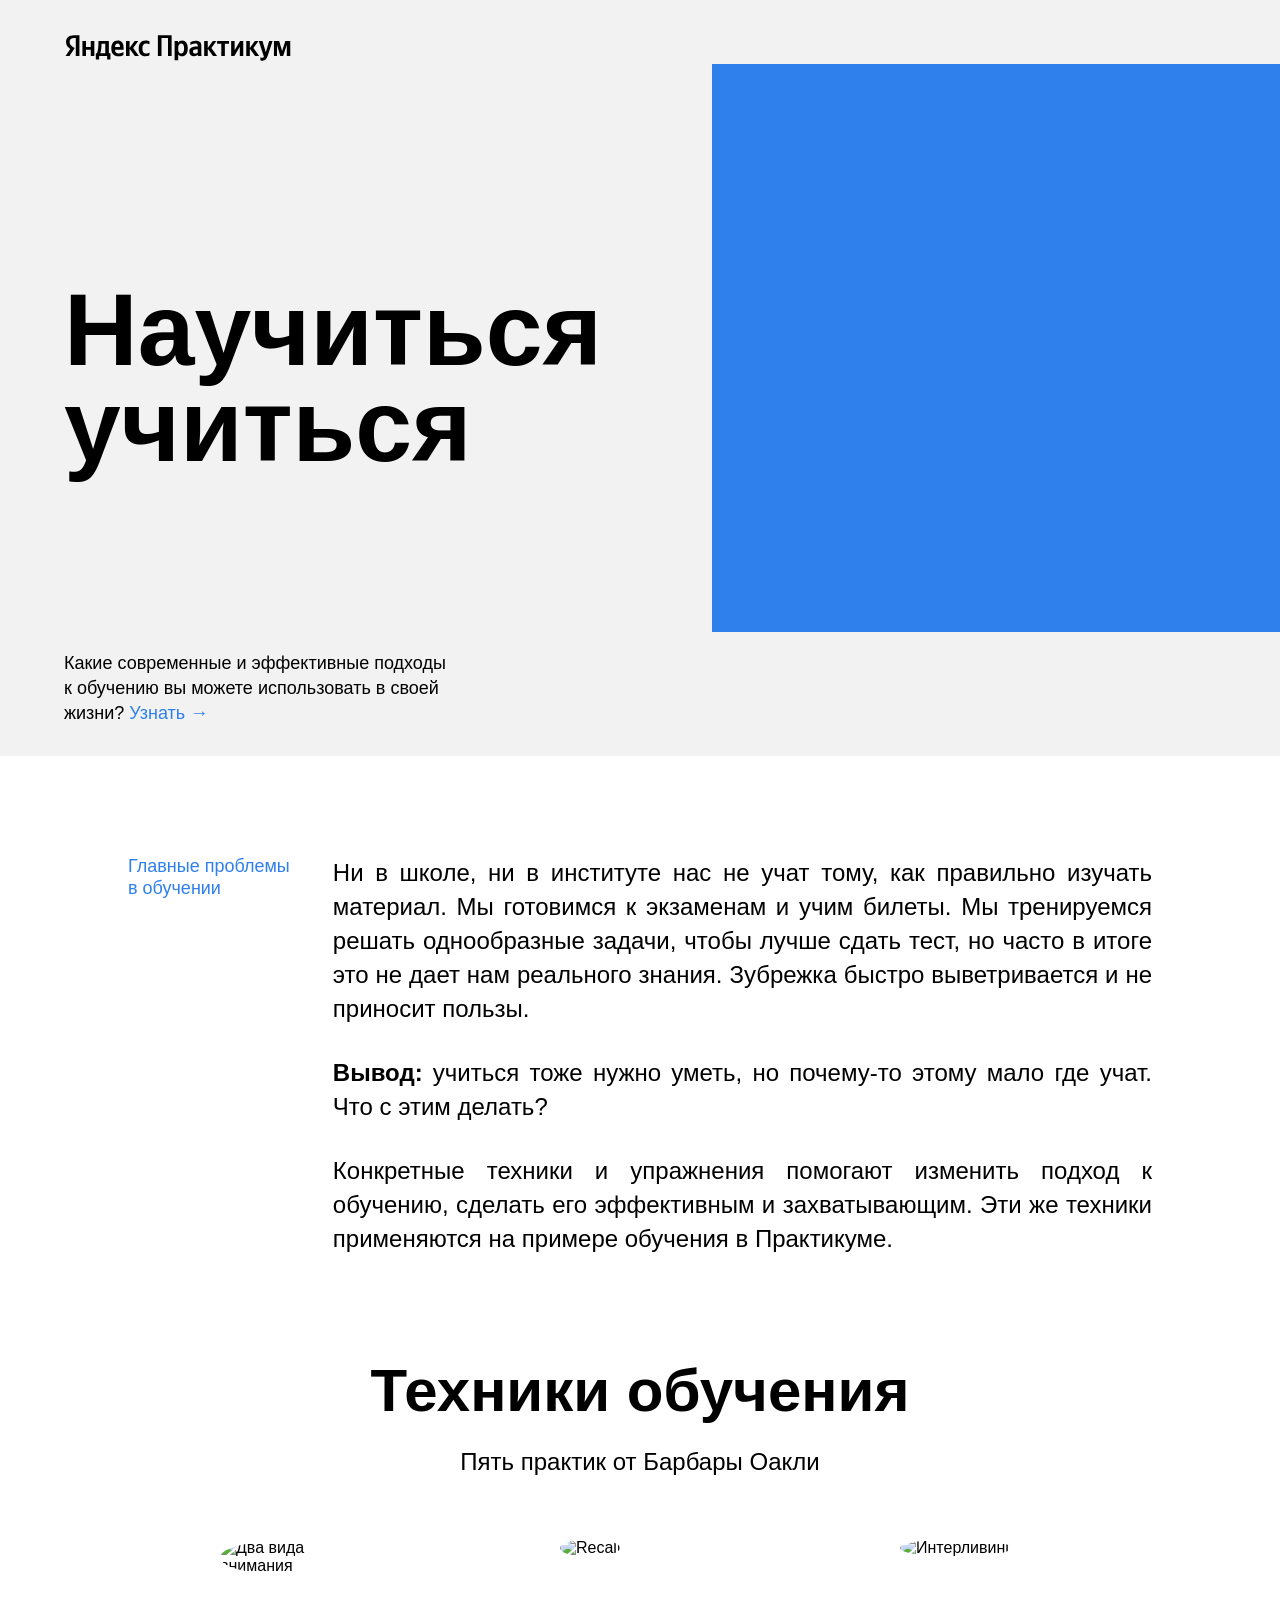
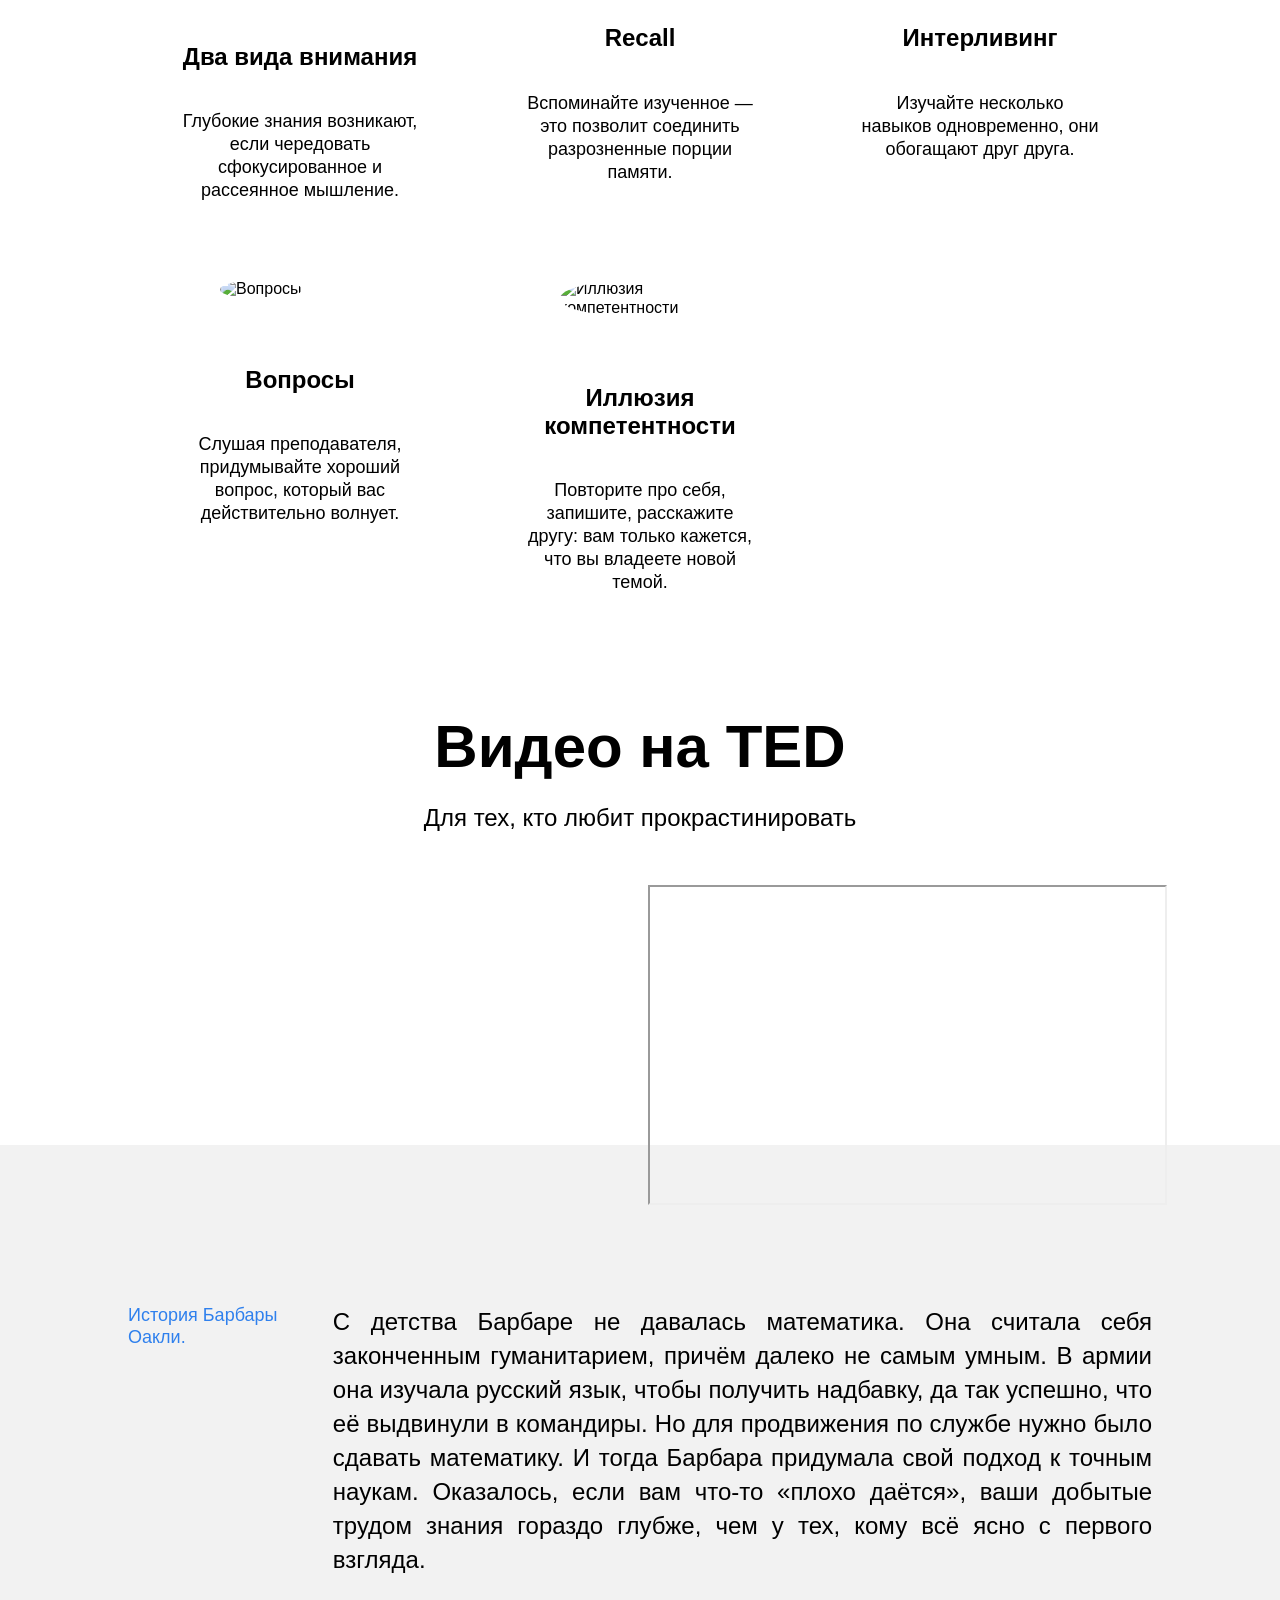
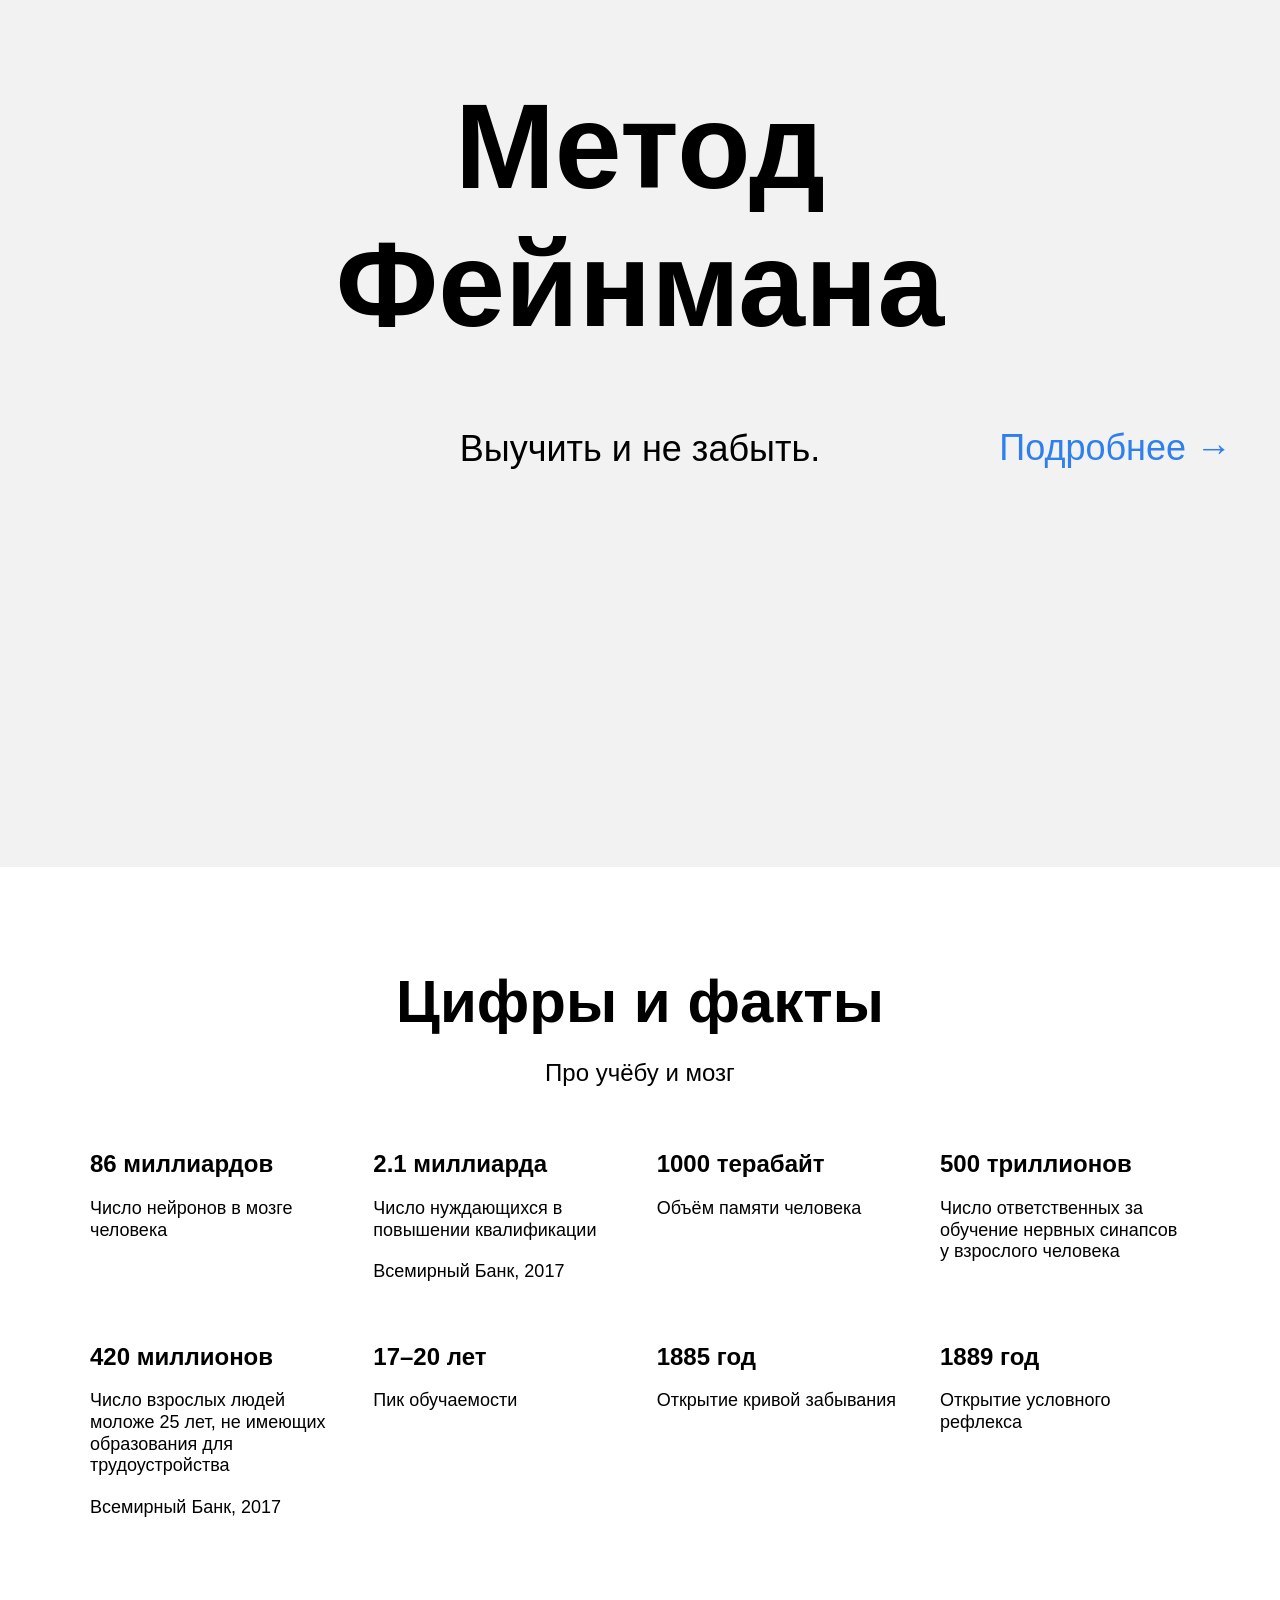
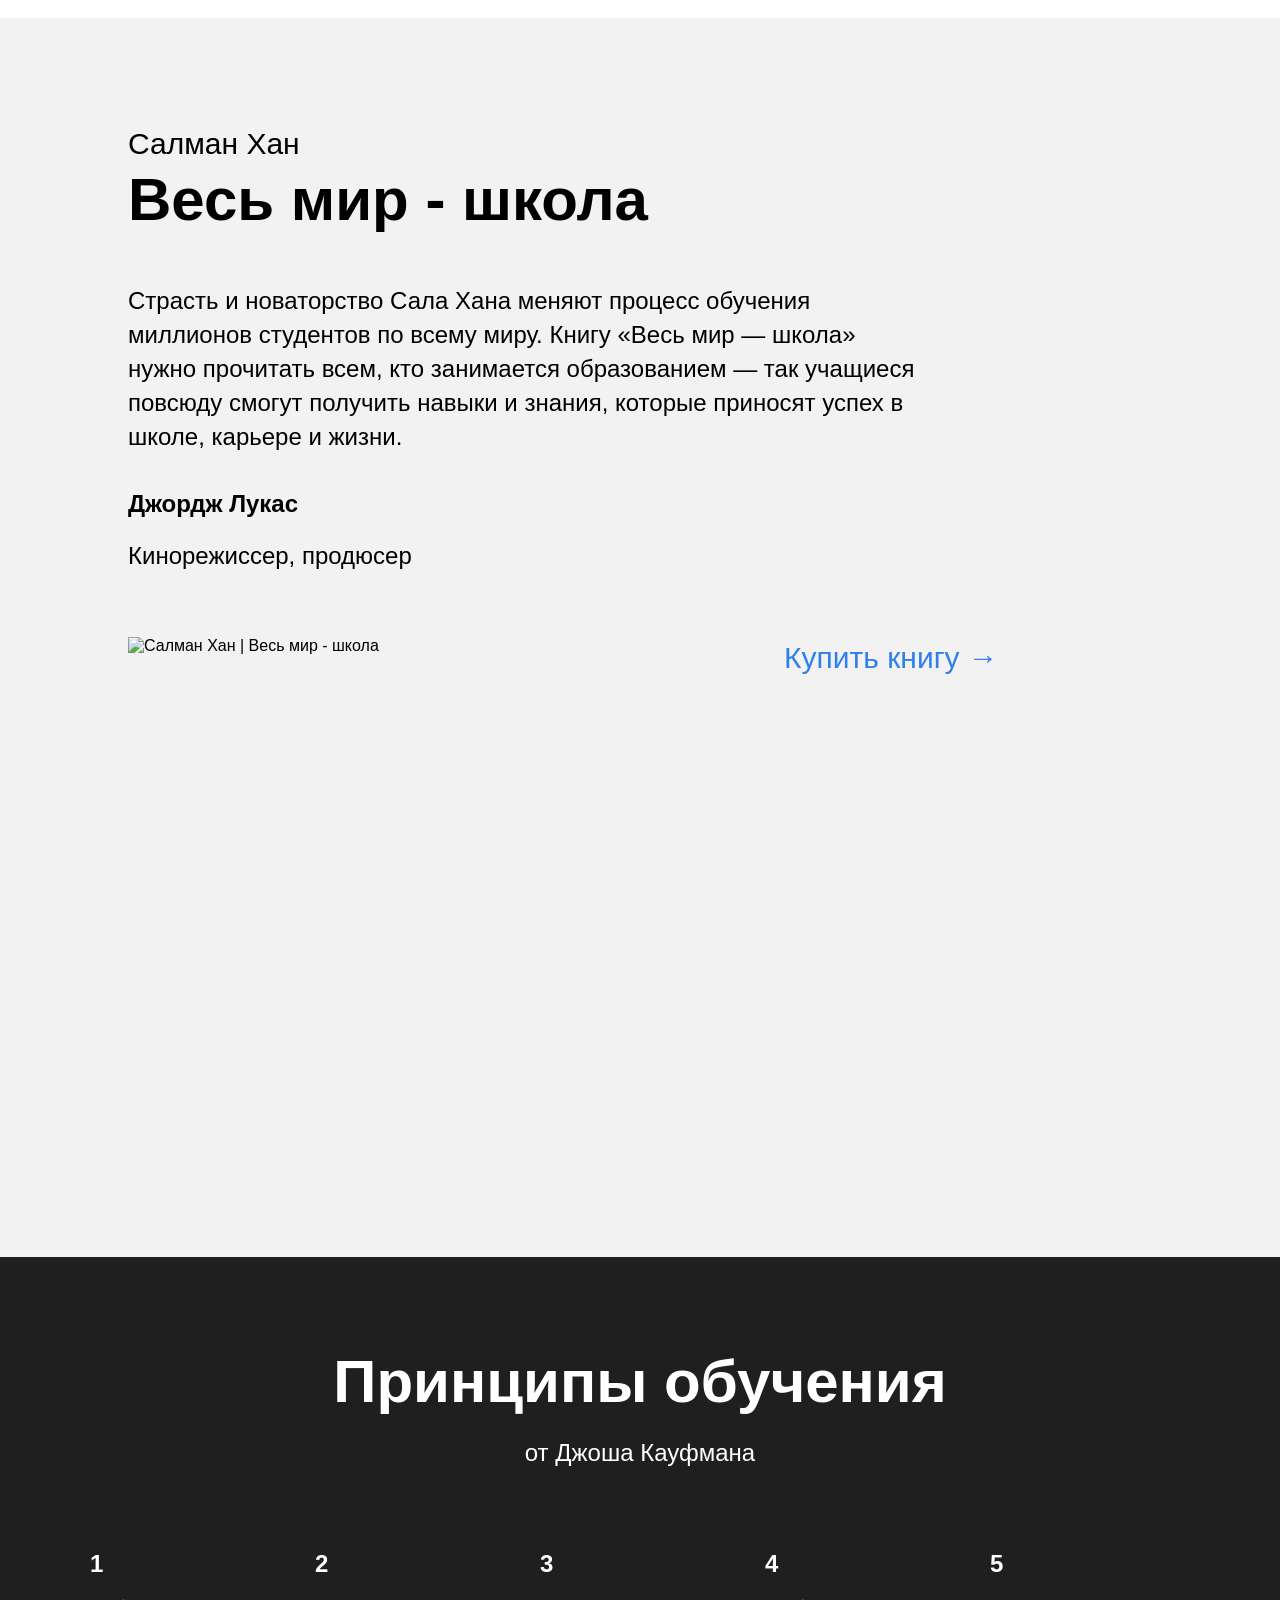
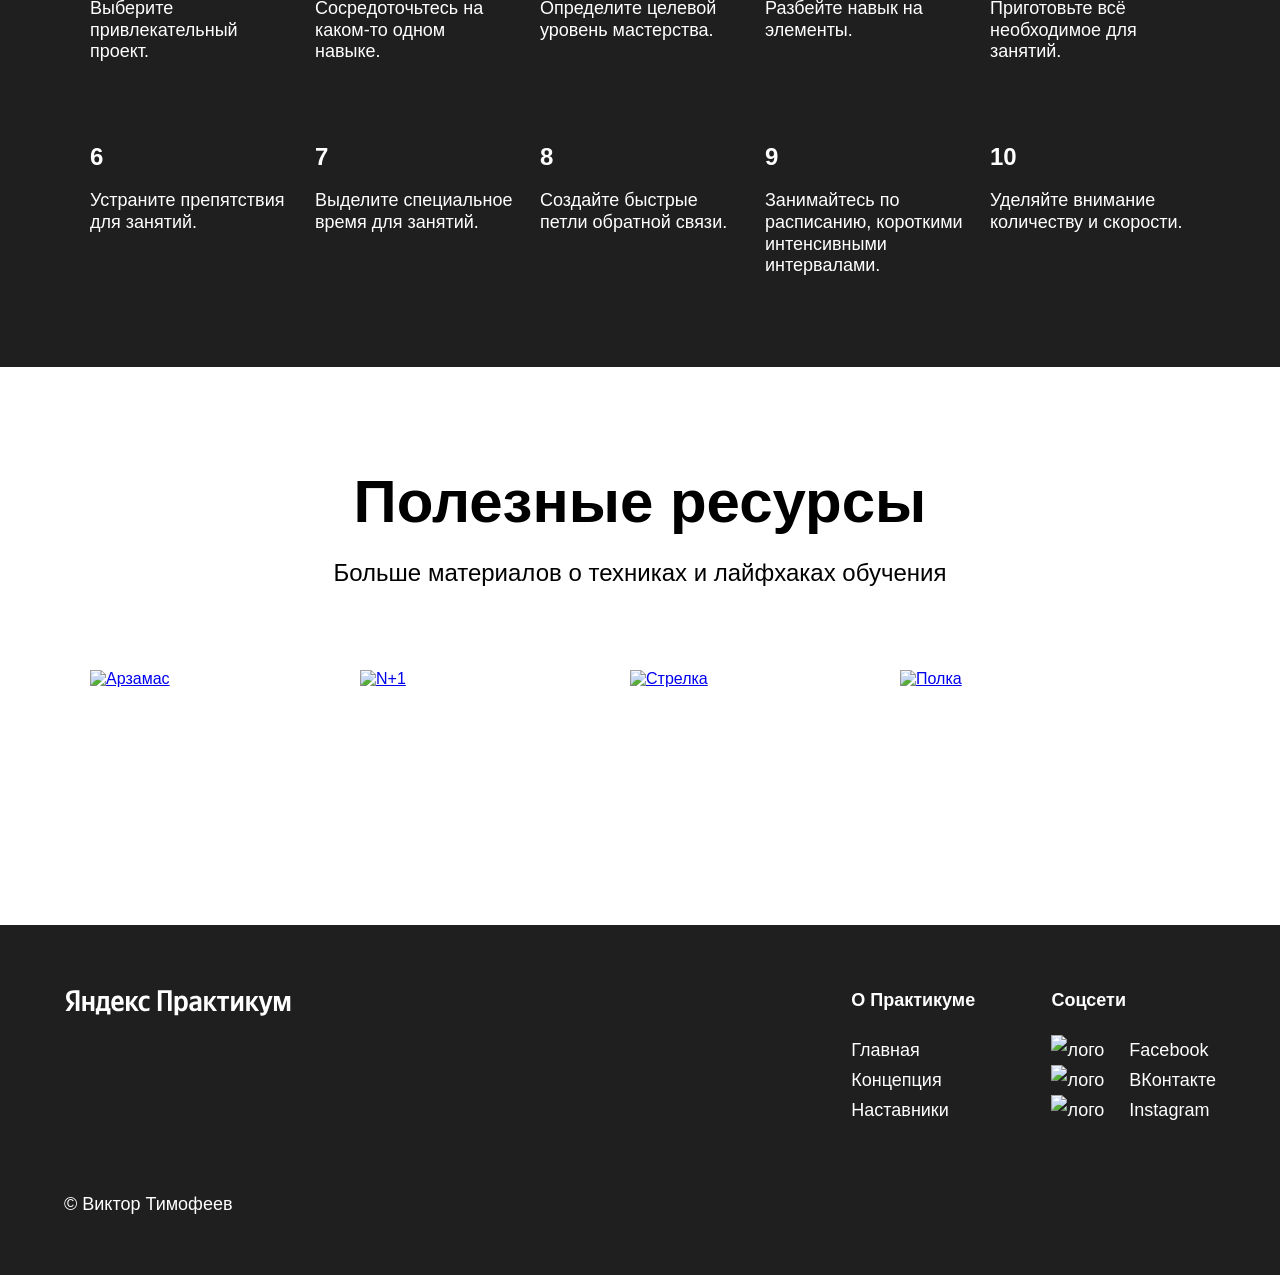
==== index.html @ 69ae4c61 "спринт 2.1" ====
<!DOCTYPE html>
<html lang="ru">

<head>
  <meta charset="UTF-8">
  <meta name="viewport" content="width=device-width, initial-scale=1.0">
  <meta name="description" content="техники эффективного подхода к обучению">
  <meta name="keywords" content="техники, обучение, Джош Кауфман, метод Фейнмана">
  <meta name="author" content="Виктор Тимофеев">
  <title>Научиться учиться</title>
  <link rel="stylesheet" href="./pages/index.css">
</head>

<body class="page">

  <header class="header">
    <div class="logo logo_place_header"></div>
    <h1 class="header__title">Научиться учиться</h1>

    <p class="header__subtitle">Какие современные и эффективные подходы к обучению вы можете использовать в своей жизни?
      <a href="https://skillbox.ru/media/education/kak-sovremennye-podkhody-v-obrazovanii-stavyat-studenta-v-tsentr-protsessa-obucheniya/"
        class="link header__link" target="_blank">Узнать &#8594;</a>

    </p>
    <div class="header__main-illustration"></div>
    <div class="header__square-pic"></div>
  </header>

  <main>


    <section class="description">
      <article class="two-columns">
        <h2 class="two-columns__brief">Главные проблемы в обучении</h2>
        <div class="two-columns__main-text">
          <p class="two-columns__paragraph">Ни в школе, ни в институте нас не учат тому, как правильно изучать материал.
            Мы
            готовимся к экзаменам и учим билеты. Мы тренируемся решать однообразные задачи, чтобы лучше сдать тест, но
            часто
            в итоге это не дает нам реального знания. Зубрежка быстро выветривается и не приносит пользы.
          </p>
          <p class="two-columns__paragraph">
            <span class="two-columns__span-accent">Вывод:</span>
            учиться тоже нужно уметь, но почему-то этому мало где учат. Что с этим делать?
          </p>
          <p class="two-columns__paragraph">Конкретные техники и упражнения помогают изменить подход к обучению, сделать
            его
            эффективным и захватывающим. Эти же техники применяются на примере обучения в Практикуме.
          </p>
        </div>
      </article>
    </section>

    <section id="techniques" class="techniques">
      <h2 class="section-title">Техники обучения</h2>
      <p class="section-subtitle">Пять практик от Барбары Оакли</p>
      <div class="cards">

        <div class="cards__item">
          <img src="./images/cards-attention.png" alt="Два вида внимания" class="cards__image">
          <h3 class="cards__title">Два вида внимания</h3>
          <p class="cards__description">Глубокие знания возникают, если чередовать сфокусированное и рассеянное
            мышление.</p>
        </div>
        <div class="cards__item">
          <img src="./images/cards-recall.png" alt="Recall" class="cards__image">
          <h3 class="cards__title">Recall</h3>
          <p class="cards__description">Вспоминайте изученное — это позволит соединить разрозненные порции памяти.</p>
        </div>
        <div class="cards__item">
          <img src="./images/cards-interliving.png" alt="Интерливинг" class="cards__image">
          <h3 class="cards__title">Интерливинг</h3>
          <p class="cards__description">Изучайте несколько навыков одновременно, они обогащают друг друга.</p>
        </div>
        <div class="cards__item">
          <img src="./images/cards-question.png" alt="Вопросы" class="cards__image">
          <h3 class="cards__title">Вопросы</h3>
          <p class="cards__description">Слушая преподавателя, придумывайте хороший вопрос, который вас действительно
            волнует.</p>
        </div>
        <div class="cards__item">
          <img src="./images/cards-competence.png" alt="Иллюзия компетентности" class="cards__image">
          <h3 class="cards__title">Иллюзия компетентности</h3>
          <p class="cards__description">Повторите про себя, запишите, расскажите другу: вам только кажется, что вы
            владеете новой темой.</p>
        </div>

      </div>
    </section>


    <section id="video" class="video">
      <h2 class="section-title">Видео на TED</h2>
      <p class="section-subtitle">Для тех, кто любит прокрастинировать</p>
      <div class="video__iframes">
        <iframe class="video__iframe" width="515" height="316" src="https://www.youtube.com/embed/arj7oStGLkU"
          title="YouTube video player"
          allow="accelerometer; autoplay; clipboard-write; encrypted-media; gyroscope; picture-in-picture"
          allowfullscreen></iframe>
        <iframe class="video__iframe" width="515" height="316" src="https://www.youtube.com/embed/5MgBikgcWnY"
          title="YouTube video player"
          allow="accelerometer; autoplay; clipboard-write; encrypted-media; gyroscope; picture-in-picture"
          allowfullscreen></iframe>
      </div>
    </section>



    <section id="okley" class="oakley">
      <article class="two-columns">
        <h2 class="two-columns__brief">История Барбары Оакли.</h2>
        <div class="two-columns__main-text">
          <p class="two-columns__paragraph">С детства Барбаре не давалась математика. Она считала себя законченным
            гуманитарием, причём далеко не самым умным. В армии она изучала русский язык, чтобы получить надбавку, да
            так успешно, что её выдвинули в командиры. Но для продвижения по службе нужно было сдавать математику. И
            тогда Барбара придумала свой подход к точным наукам. Оказалось, если вам что-то «плохо даётся», ваши добытые
            трудом знания гораздо глубже, чем у тех, кому всё ясно с первого взгляда.
          </p>
        </div>
      </article>
    </section>


    <section id="feynman" class="feynman">
      <h2 class="feynman__title">Метод Фейнмана</h2>
      <p class="feynman__subtitle">Выучить и не забыть.</p>
      <a class="link feynman__link" target="_blank" href="https://habr.com/ru/company/getmeit/blog/646085/">Подробнее
        &#8594;</a>
    </section>



    <section id="digits" class="digits">
      <h2 class="section-title">Цифры и факты</h2>
      <p class="section-subtitle">Про учёбу и мозг</p>
      <div class="table">
        <div class="table__cell">
          <h3 class="table__heading">86 миллиардов</h3>
          <p class="table__text">Число нейронов в мозге человека</p>
        </div>

        <div class="table__cell">
          <h3 class="table__heading">2.1 миллиарда</h3>
          <p class="table__text">Число нуждающихся в повышении квалификации</p>
          <p class="table__text">Всемирный Банк, 2017</p>
        </div>

        <div class="table__cell">
          <h3 class="table__heading">1000 терабайт</h3>
          <p class="table__text">Объём памяти человека</p>
        </div>

        <div class="table__cell">
          <h3 class="table__heading">500 триллионов</h3>
          <p class="table__text">Число ответственных за обучение нервных синапсов у взрослого человека</p>
        </div>

        <div class="table__cell">
          <h3 class="table__heading">420 миллионов</h3>
          <p class="table__text">Число взрослых людей моложе 25 лет, не имеющих образования для трудоустройства</p>
          <p class="table__text">Всемирный Банк, 2017</p>
        </div>

        <div class="table__cell">
          <h3 class="table__heading">17–20 лет</h3>
          <p class="table__text">Пик обучаемости</p>
        </div>

        <div class="table__cell">
          <h3 class="table__heading">1885 год</h3>
          <p class="table__text">Открытие кривой забывания</p>
        </div>

        <div class="table__cell">
          <h3 class="table__heading">1889 год</h3>
          <p class="table__text">Открытие условного рефлекса</p>
        </div>

      </div>
    </section>




    <section id="khan" class="khan">
      <div class="khan__container">

        <h2 class="khan__author">Салман Хан</h2>
        <h3 class="khan__title">Весь мир - школа</h3>
        <p class="khan__quote">Страсть и новаторство Сала Хана меняют процесс обучения миллионов студентов по всему
          миру. Книгу «Весь мир — школа» нужно прочитать всем, кто занимается образованием — так учащиеся повсюду смогут
          получить навыки и знания, которые приносят успех в школе, карьере и жизни.</p>
        <p class="khan__quote-author">Джордж Лукас</p>
        <p class="khan__quote-author-subline">Кинорежиссер, продюсер</p>
        <div class="khan__book-container">
          <img class="khan__book-pic" src="./images/khan-book.jpg" alt="Салман Хан | Весь мир - школа">
          <a class="link khan__buy-link" target="_blank"
            href="https://www.ozon.ru/product/ves-mir-shkola-preobrazovannoe-obrazovanie-162999126/?sh=LC7ZD0830w">Купить
            книгу
            &#8594;</a>
        </div>
      </div>
    </section>

    <section id="kaufman" class="kaufman">
      <div class="kaufman__triangle"></div>
      <h2 class="section-title section-title_theme_dark">Принципы обучения</h2>
      <p class="section-subtitle section-subtitle_theme_dark">от Джоша Кауфмана</p>
      <div class="table table_theme_dark">

        <div class="table__cell table__cell_theme_dark">
          <h3 class="table__heading table__heading_theme_dark">1</h3>
          <p class="table__text table__text_theme_dark">Выберите привлекательный проект.</p>
        </div>

        <div class="table__cell  table__cell_theme_dark">
          <h3 class="table__heading table__heading_theme_dark">2</h3>
          <p class="table__text table__text_theme_dark">Сосредоточьтесь на каком-то одном навыке.</p>
        </div>

        <div class="table__cell  table__cell_theme_dark">
          <h3 class="table__heading table__heading_theme_dark">3</h3>
          <p class="table__text table__text_theme_dark">Определите целевой уровень мастерства.</p>
        </div>

        <div class="table__cell  table__cell_theme_dark">
          <h3 class="table__heading table__heading_theme_dark">4</h3>
          <p class="table__text table__text_theme_dark">Разбейте навык на элементы.</p>
        </div>

        <div class="table__cell table__cell_theme_dark">
          <h3 class="table__heading table__heading_theme_dark">5</h3>
          <p class="table__text table__text_theme_dark">Приготовьте всё необходимое для занятий.</p>
        </div>

        <div class="table__cell table__cell_theme_dark">
          <h3 class="table__heading table__heading_theme_dark">6</h3>
          <p class="table__text table__text_theme_dark">Устраните препятствия для занятий.</p>
        </div>

        <div class="table__cell table__cell_theme_dark">
          <h3 class="table__heading table__heading_theme_dark">7</h3>
          <p class="table__text table__text_theme_dark">Выделите специальное время для занятий.</p>
        </div>

        <div class="table__cell  table__cell_theme_dark">
          <h3 class="table__heading table__heading_theme_dark">8</h3>
          <p class="table__text table__text_theme_dark">Создайте быстрые петли обратной связи.</p>
        </div>

        <div class="table__cell  table__cell_theme_dark">
          <h3 class="table__heading table__heading_theme_dark">9</h3>
          <p class="table__text table__text_theme_dark">Занимайтесь по расписанию, короткими интенсивными интервалами.
          </p>
        </div>

        <div class="table__cell  table__cell_theme_dark">
          <h3 class="table__heading table__heading_theme_dark">10</h3>
          <p class="table__text table__text_theme_dark">Уделяйте внимание количеству и скорости.</p>
        </div>
      </div>
    </section>


    <section id="resources" class="resources">
      <h2 class="section-title">Полезные ресурсы</h2>
      <p class="section-subtitle">Больше материалов о техниках и лайфхаках обучения</p>
      <div class="resources__logo-zone">

        <a href="https://arzamas.academy/" class="resources__link"><img src="./images/logo/resources-arzamas.svg"
            alt="Арзамас" class="resources__logo"></a>
        <a href="https://nplus1.ru/" class="resources__link"><img src="./images/logo/resources-n1.svg" alt="N+1"
            class="resources__logo"></a>
        <a href="https://strelkamag.com/ru" class="resources__link"><img src="./images/logo/resources-strelka.svg"
            alt="Стрелка" class="resources__logo"></a>
        <a href="https://polka.academy/" class="resources__link"><img src="./images/logo/resources-polka.svg"
            alt="Полка" class="resources__logo"></a>
      </div>
    </section>
  </main>



  <footer class="footer">
    <div class="footer__columns">
      <div class="footer__column footer__column_content_copyright">
        <div class="logo logo_place_footer"></div>
        <p class="footer__author">&copy; Виктор Тимофеев</p>
      </div>
      <div class="footer__column footer__column_content_info">
        <h2 class="footer__column-heading">О Практикуме</h2>
        <nav class="footer__column-links">
          <a class="footer__column-link" href="https://practicum.yandex.ru/">Главная</a>
          <a class="footer__column-link" href="https://yandex.ru/support/praktikum/">Концепция</a>
          <a class="footer__column-link" href="https://yandex.ru/support/praktikum/mentors.html">Наставники</a>
        </nav>
      </div>
      <div class="footer__column footer__column_content_social">
        <h2 class="footer__column-heading">Соцсети</h2>
        <div class="footer__column-links">
          <a href="https://facebook.com/yandex.praktikum/" class="footer__column-link"><img
              src="./images/facebook_color_white.svg" class="footer__social-icon" alt="лого"> Facebook</a>
          <a href="https://vk.com/yandex.praktikum" class="footer__column-link"><img src="./images/vk_color_white.svg"
              class="footer__social-icon" alt="лого"> ВКонтакте</a>
          <a href="https://instagram.com/yndx.practicum" class="footer__column-link"><img
              src="./images/instagram_color_white.svg" class="footer__social-icon" alt="лого"> Instagram</a>
        </div>
      </div>
    </div>
  </footer>



</body>

</html>
---- pages/index.css ----
@import url(../vendor/normalize.css);
@import url(../blocks/rotation/rotation.css);
@import url(../blocks/page/page.css);
@import url(../blocks/header/header.css);
@import url(../blocks/logo/logo.css);
@import url(../blocks/logo/_place/logo_place_header.css);
@import url(../blocks/header/__title/header__title.css);
@import url(../blocks/header/__subtitle/header__subtitle.css);
@import url(../blocks/header/__main-illustration/header__main-illustration.css);
@import url(../blocks/header/__square-pic/header__square-pic.css);
@import url(../blocks/link/link.css);
@import url(../blocks/two-columns/two-columns.css);
@import url(../blocks/two-columns/__brief/two-columns__brief.css);
@import url(../blocks/two-columns/__main-text/two-columns__main-text.css);
@import url(../blocks/two-columns/__paragraph/two-columns__paragraph.css);
@import url(../blocks/two-columns/__span-accent/two-columns__span-accent.css);
@import url(../blocks/techniques/rechniques.css);
@import url(../blocks/cards/cards.css);
@import url(../blocks/cards/__item/cards__item.css);
@import url(../blocks/cards/__image/cards__image.css);
@import url(../blocks/cards/__title/cards__title.css);
@import url(../blocks/cards/__description/cards__description.css);
@import url(../blocks/video/__iframes/video__iframes.css);
@import url(../blocks/video/__iframe/video__iframe.css);
@import url(../blocks/oakley/oakley.css);
@import url(../blocks/khan/khan.css);
@import url(../blocks/khan/__container/khan__container.css);
@import url(../blocks/khan/__author/khan__author.css);
@import url(../blocks/khan/__title/khan__title.css);
@import url(../blocks/khan/__quote/khan__quote.css);
@import url(../blocks/khan/__quote-author/khan__quote-author.css);
@import url(../blocks/khan/__quote-author-subline/khan__quote-author-subline.css);
@import url(../blocks/khan/__book-container/khan__book-container.css);
@import url(../blocks/khan/__book-pic/khan__book-pic.css);
@import url(../blocks/khan/__buy-link/khan__buy-link.css);
@import url(../blocks/digits/digits.css);
@import url(../blocks/section-title/section-title.css);
@import url(../blocks/section-subtitle/section-subtitle.css);
@import url(../blocks/table/table.css);
@import url(../blocks/table/__cell/table__cell.css);
@import url(../blocks/table/__heading/table__heading.css);
@import url(../blocks/table/__text/table__text.css);
@import url(../blocks/feynman/feynman.css);
@import url(../blocks/feynman/__title/feynman__title.css);
@import url(../blocks/feynman/__subtitle/feynman__subtitle.css);
@import url(../blocks/feynman/__link/feynman__link.css);
@import url(../blocks/kaufman/kaufman.css);
@import url(../blocks/kaufman/__triangle/kaufman__triangle.css);
@import url(../blocks/section-title/_theme/section-title_theme_dark.css);
@import url(../blocks/section-subtitle/_theme/section-subtitle_theme_dark.css);
@import url(../blocks/table/_theme/table_theme_dark.css);
@import url(../blocks/table/__cell/_theme/table__cell_theme_dark.css);
@import url(../blocks/table/__heading/_theme/table__heading_theme_dark.css);
@import url(../blocks/table/__text/_theme/table__text_theme_dark.css);
@import url(../blocks/resources/resources.css);
@import url(../blocks/resources/__logo-zone/resources__logo-zone.css);
@import url(../blocks/resources/__link/resources__link.css);
@import url(../blocks/footer/footer.css);
@import url(../blocks/footer/__columns/footer__columns.css);
@import url(../blocks/footer/__column/_content/footer__column_content_copyright.css);
@import url(../blocks/footer/__column/_content/footer__column_content_info.css);
@import url(../blocks/footer/__column/_content/footer__column_content_social.css);
@import url(../blocks/logo/_place/logo_place_footer.css);
@import url(../blocks/footer/__author/footer__author.css);
@import url(../blocks/footer/__column-heading/footer__column-heading.css);
@import url(../blocks/footer/__column-links/footer__column-links.css);
@import url(../blocks/footer/__column-link/footer__column-link.css);
@import url(../blocks/footer/__social-icon/footer__social-icon.css);
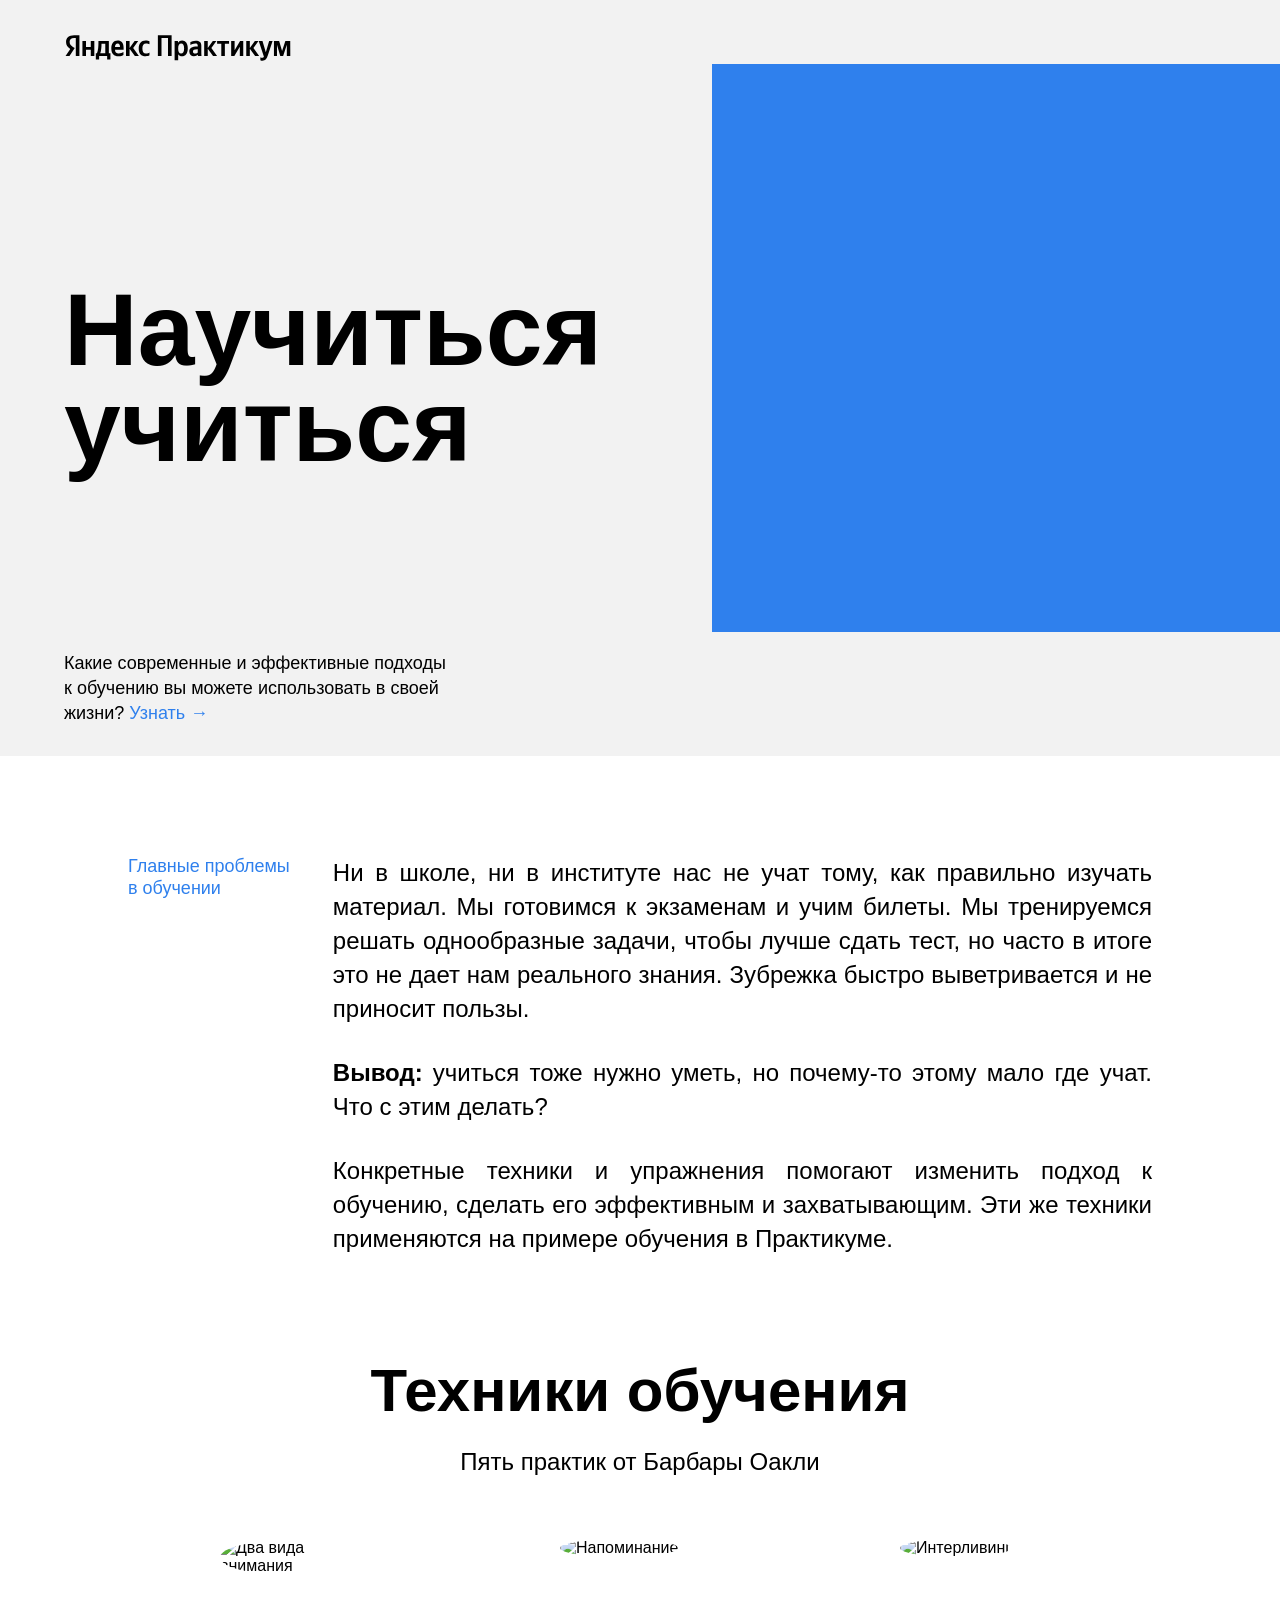
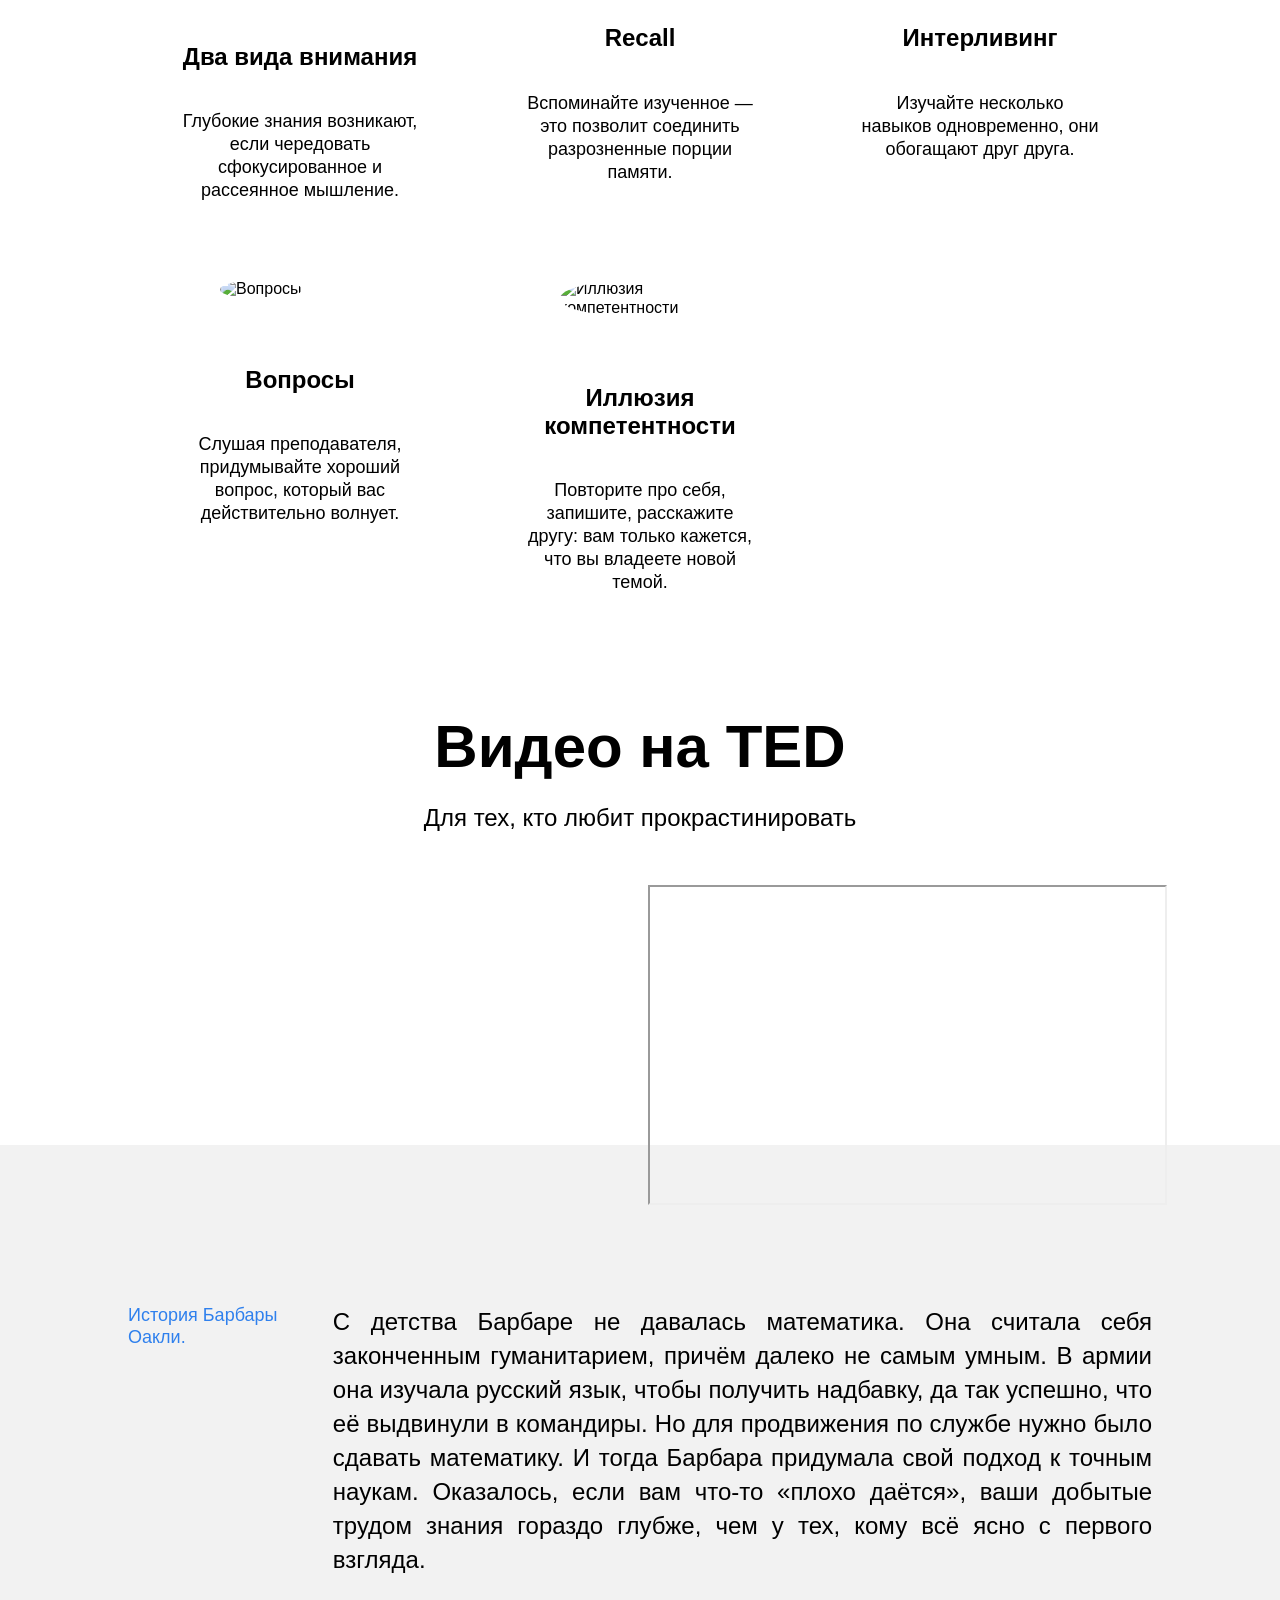
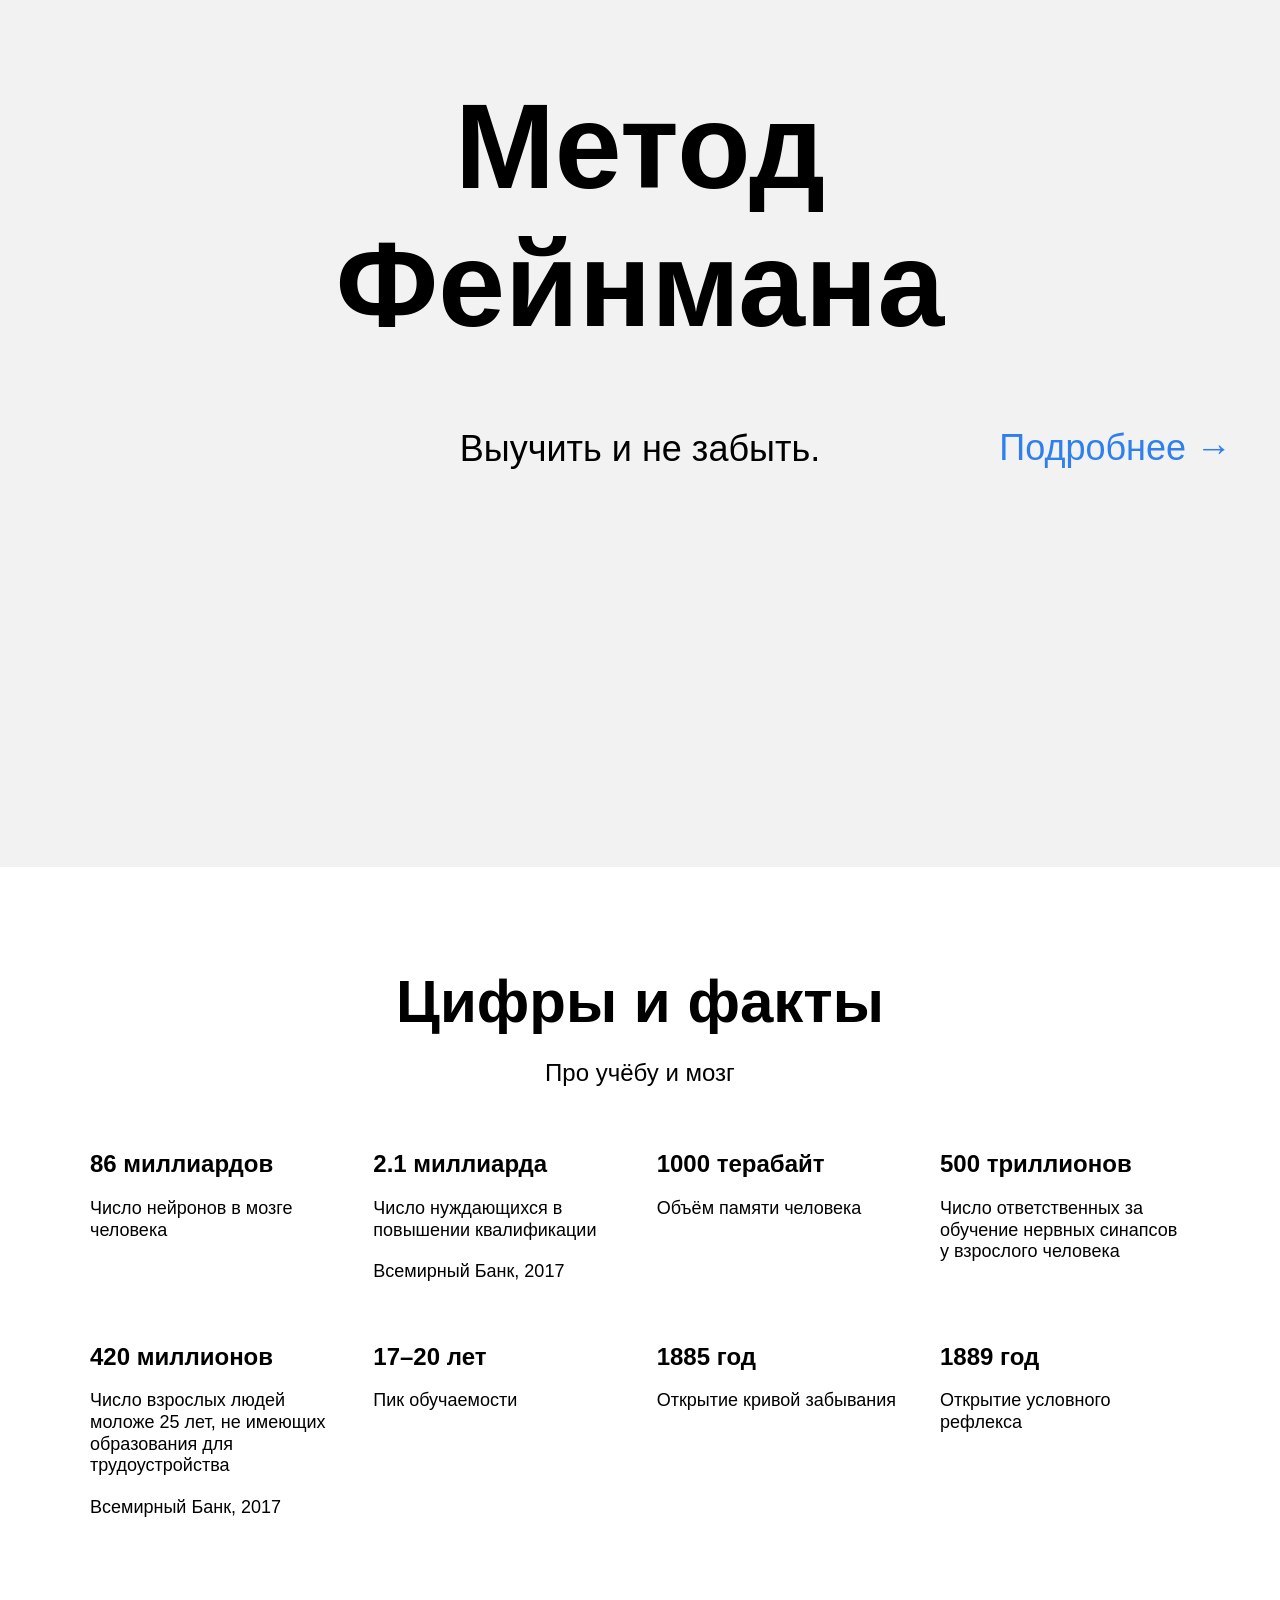
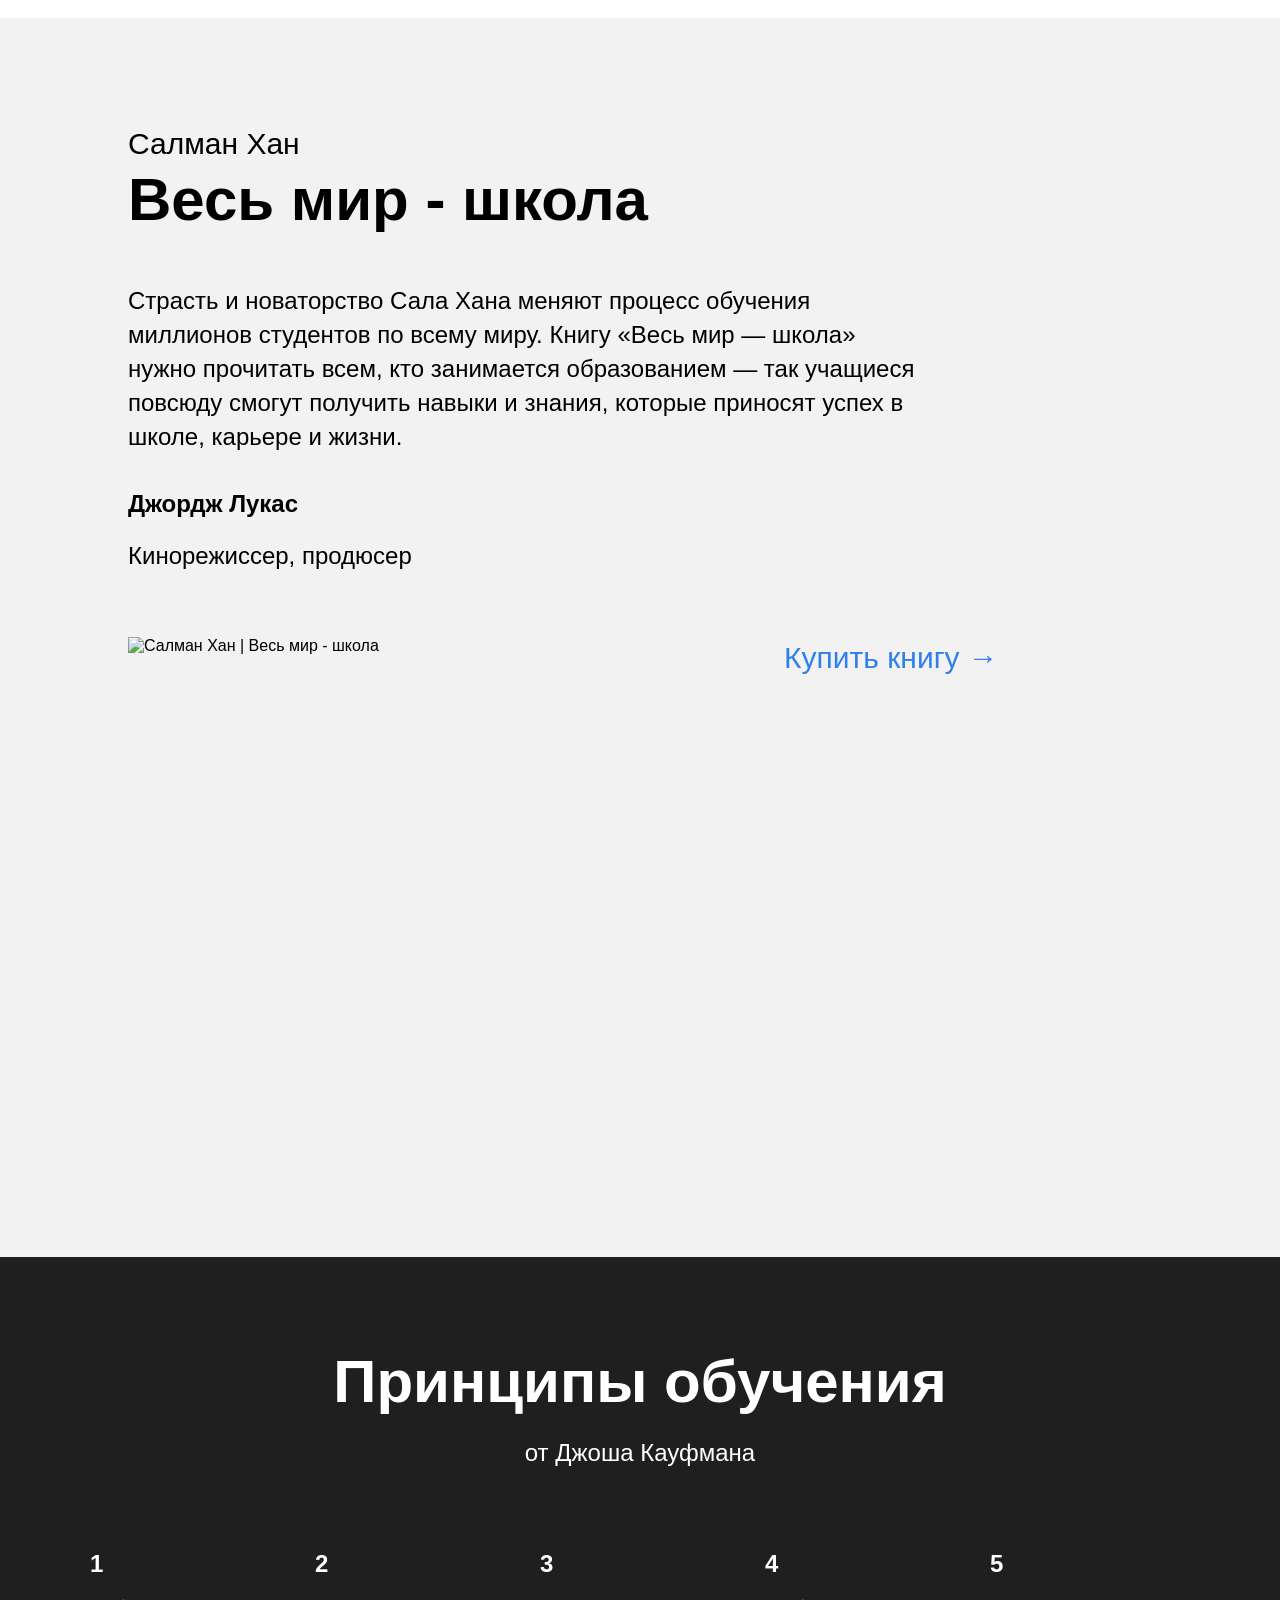
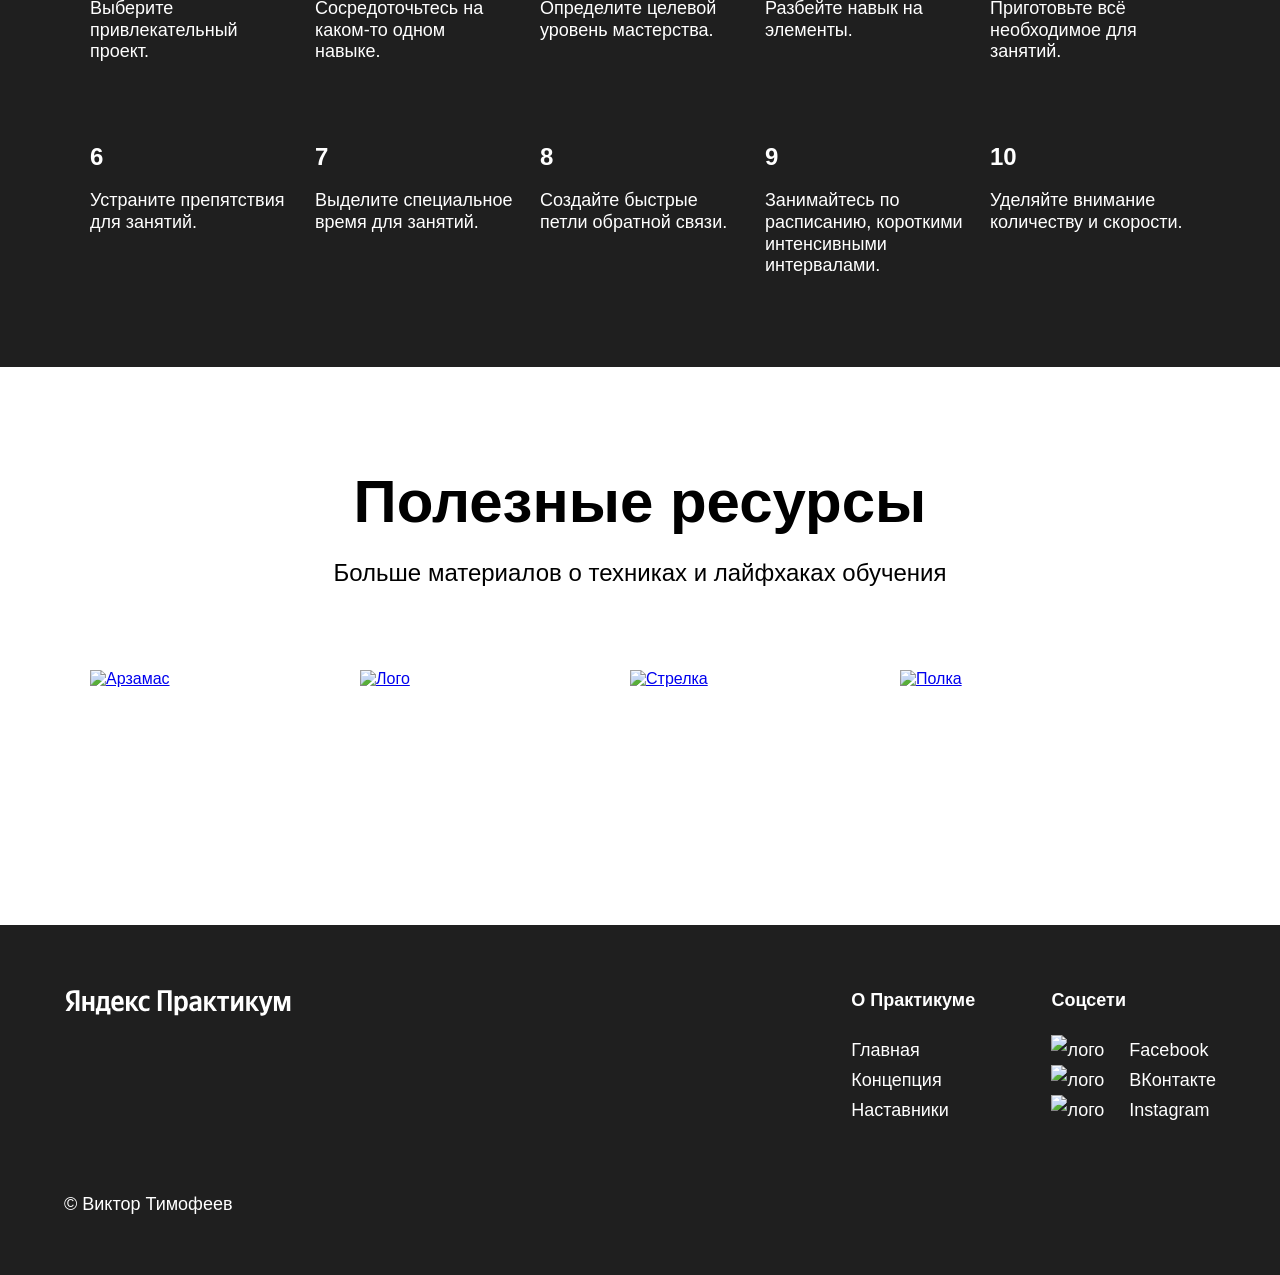
==== commit 9995ebbf: "спринт 2.1.2 (после теста)" ====
--- a/index.html
+++ b/index.html
@@ -63,7 +63,7 @@
             мышление.</p>
         </div>
         <div class="cards__item">
-          <img src="./images/cards-recall.png" alt="Recall" class="cards__image">
+          <img src="./images/cards-recall.png" alt="Напоминание" class="cards__image">
           <h3 class="cards__title">Recall</h3>
           <p class="cards__description">Вспоминайте изученное — это позволит соединить разрозненные порции памяти.</p>
         </div>
@@ -269,7 +269,7 @@
 
         <a href="https://arzamas.academy/" class="resources__link"><img src="./images/logo/resources-arzamas.svg"
             alt="Арзамас" class="resources__logo"></a>
-        <a href="https://nplus1.ru/" class="resources__link"><img src="./images/logo/resources-n1.svg" alt="N+1"
+        <a href="https://nplus1.ru/" class="resources__link"><img src="./images/logo/resources-n1.svg" alt="Лого"
             class="resources__logo"></a>
         <a href="https://strelkamag.com/ru" class="resources__link"><img src="./images/logo/resources-strelka.svg"
             alt="Стрелка" class="resources__logo"></a>
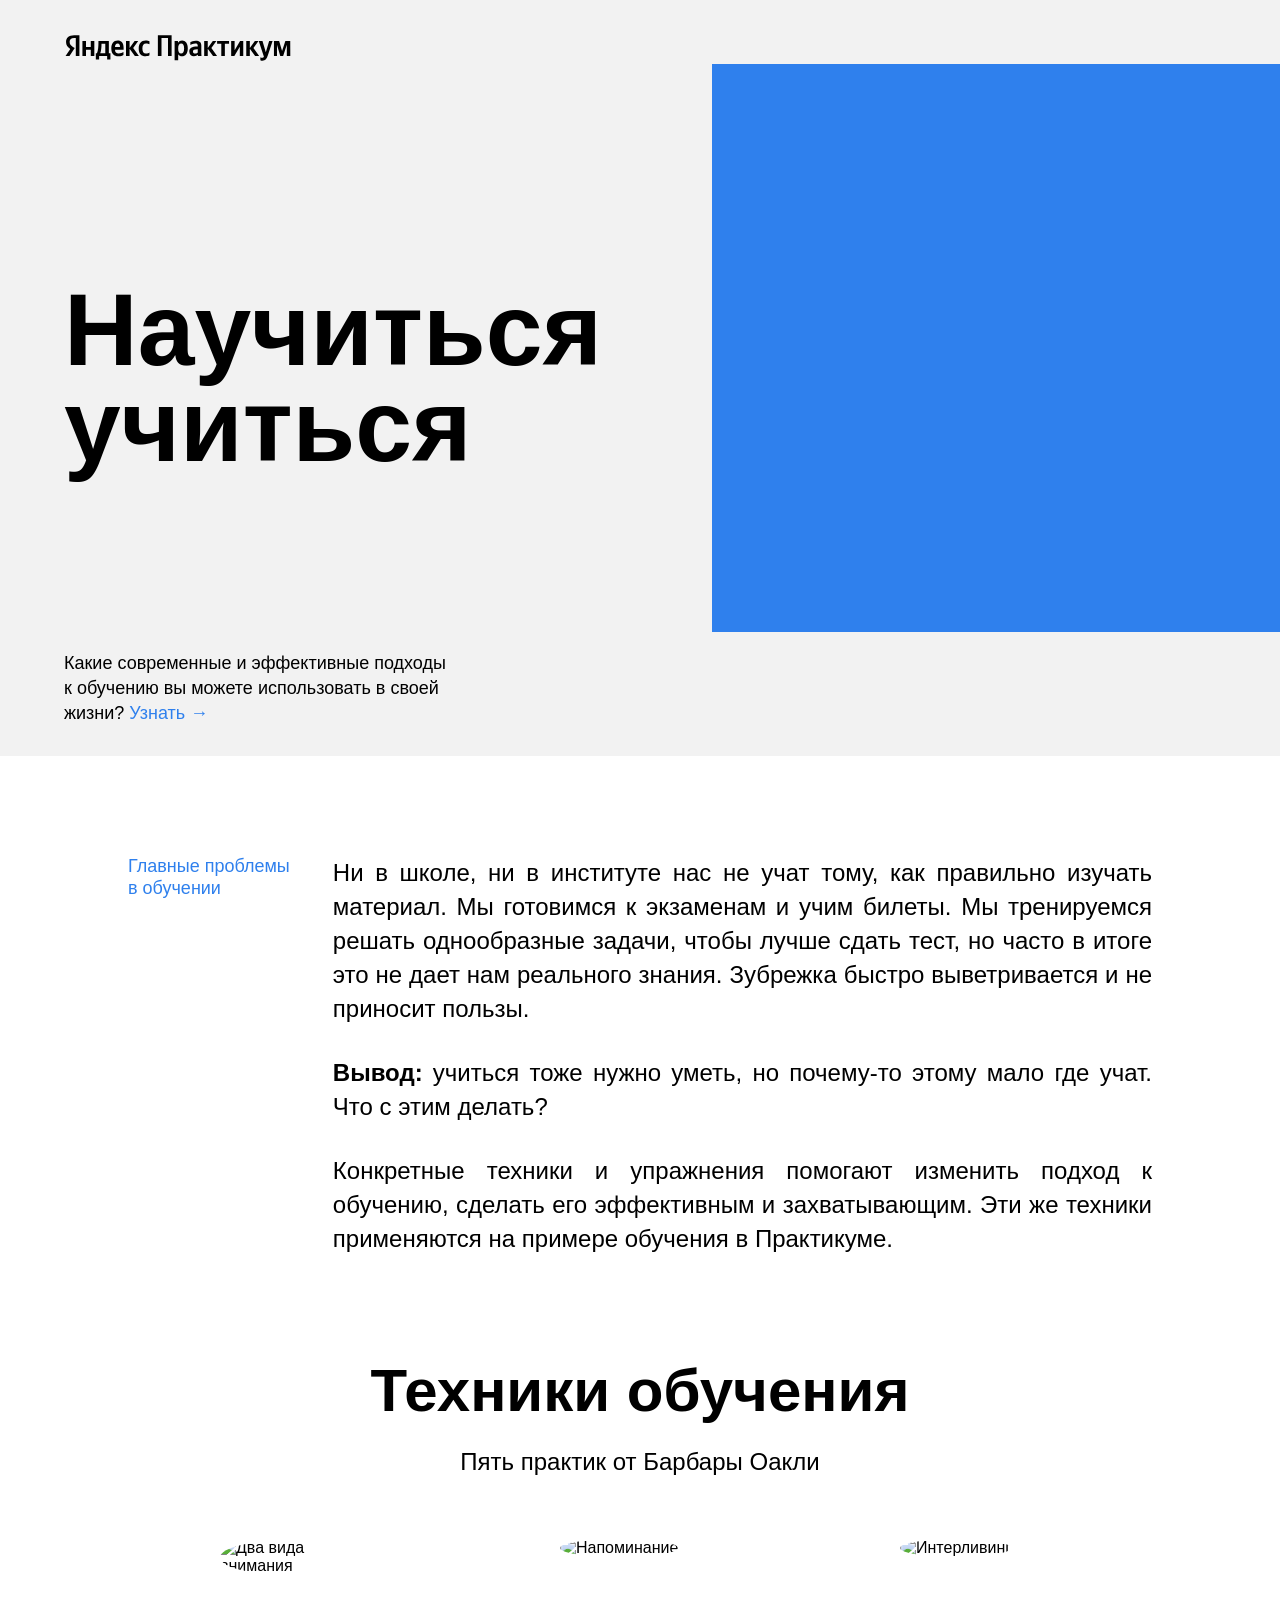
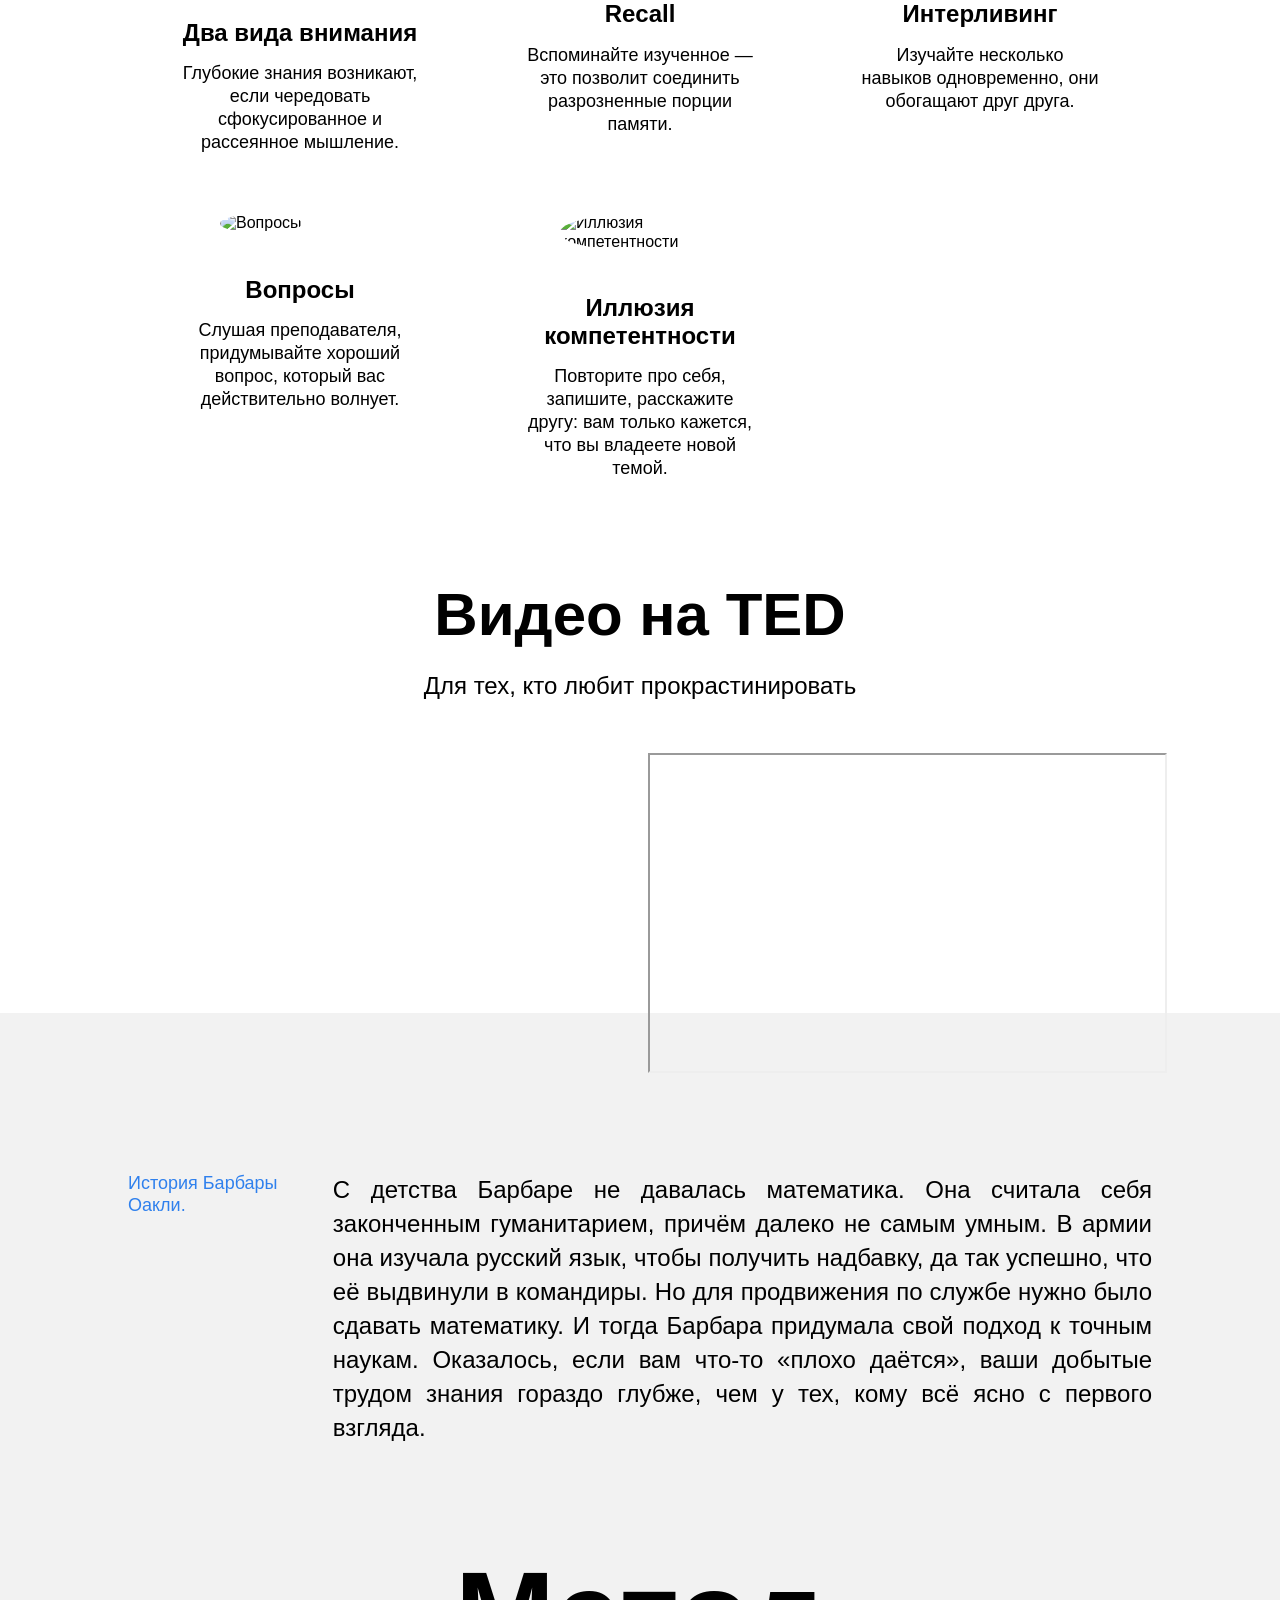
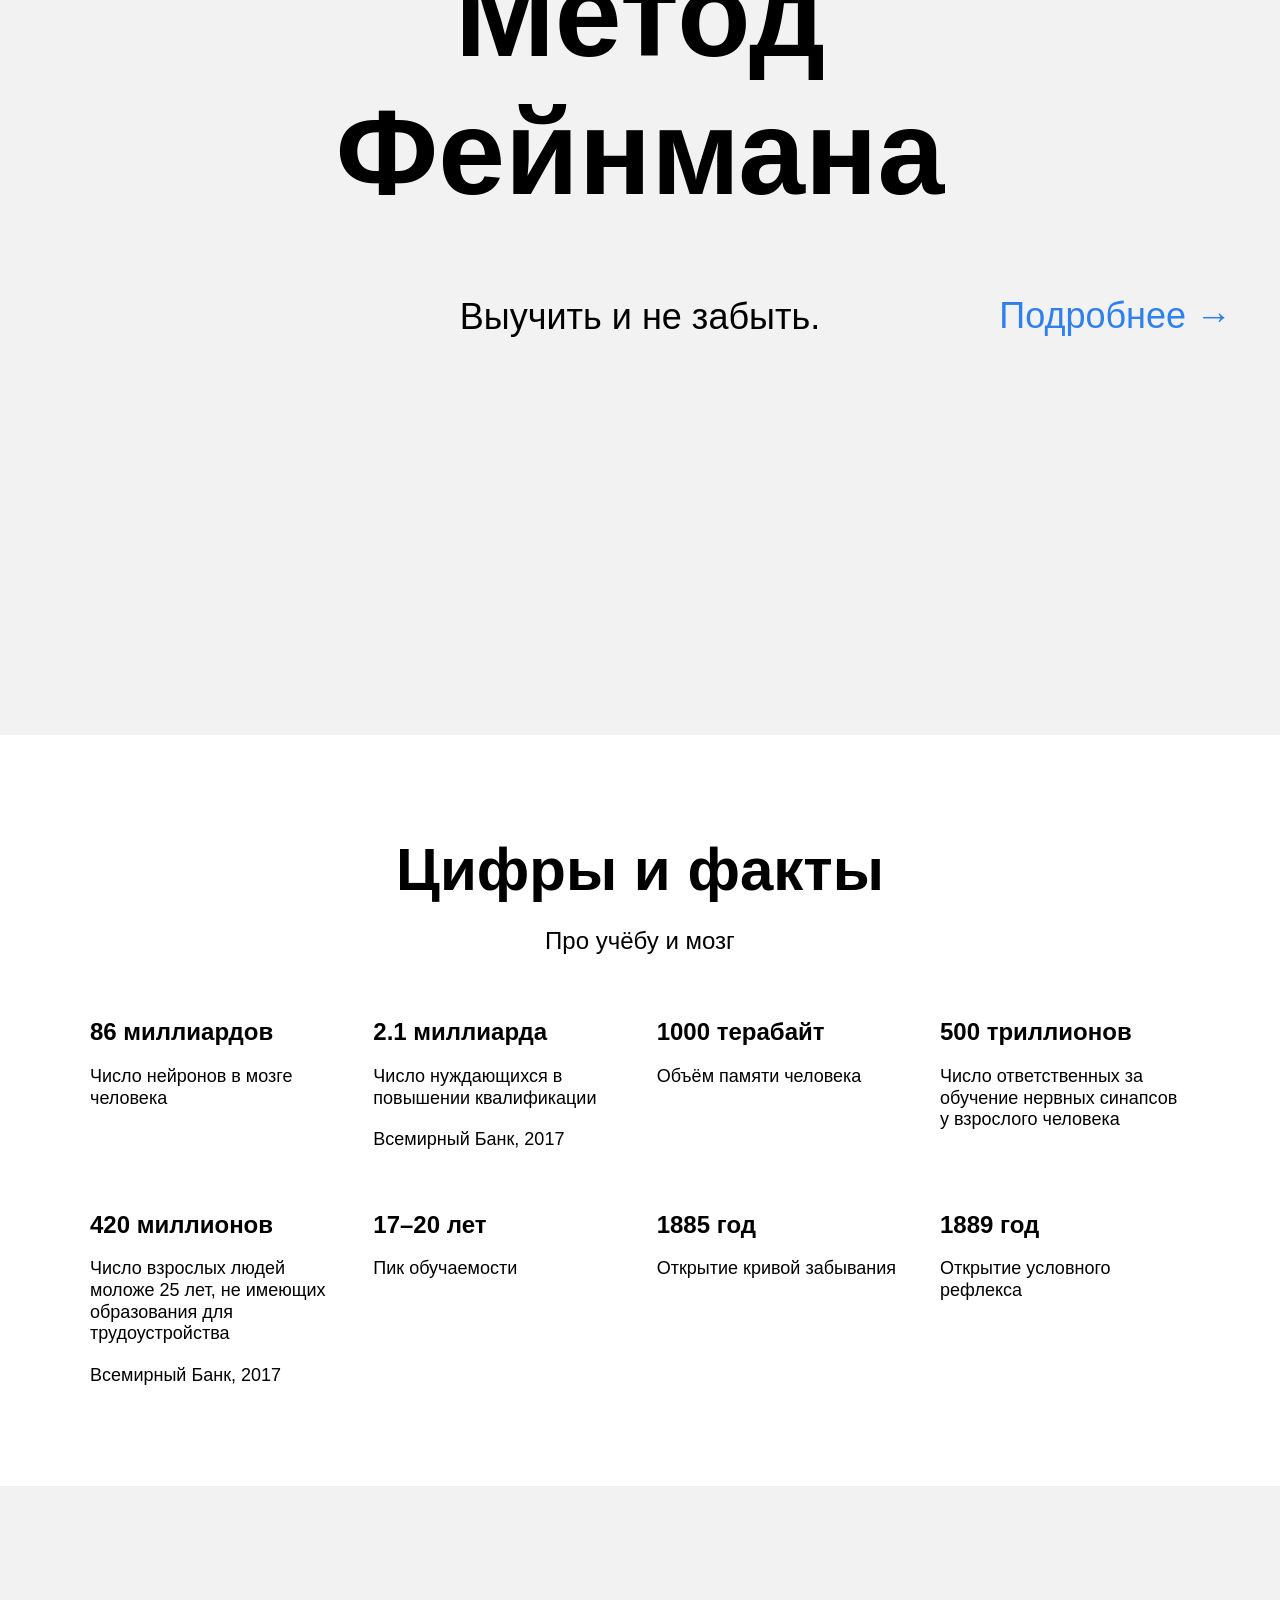
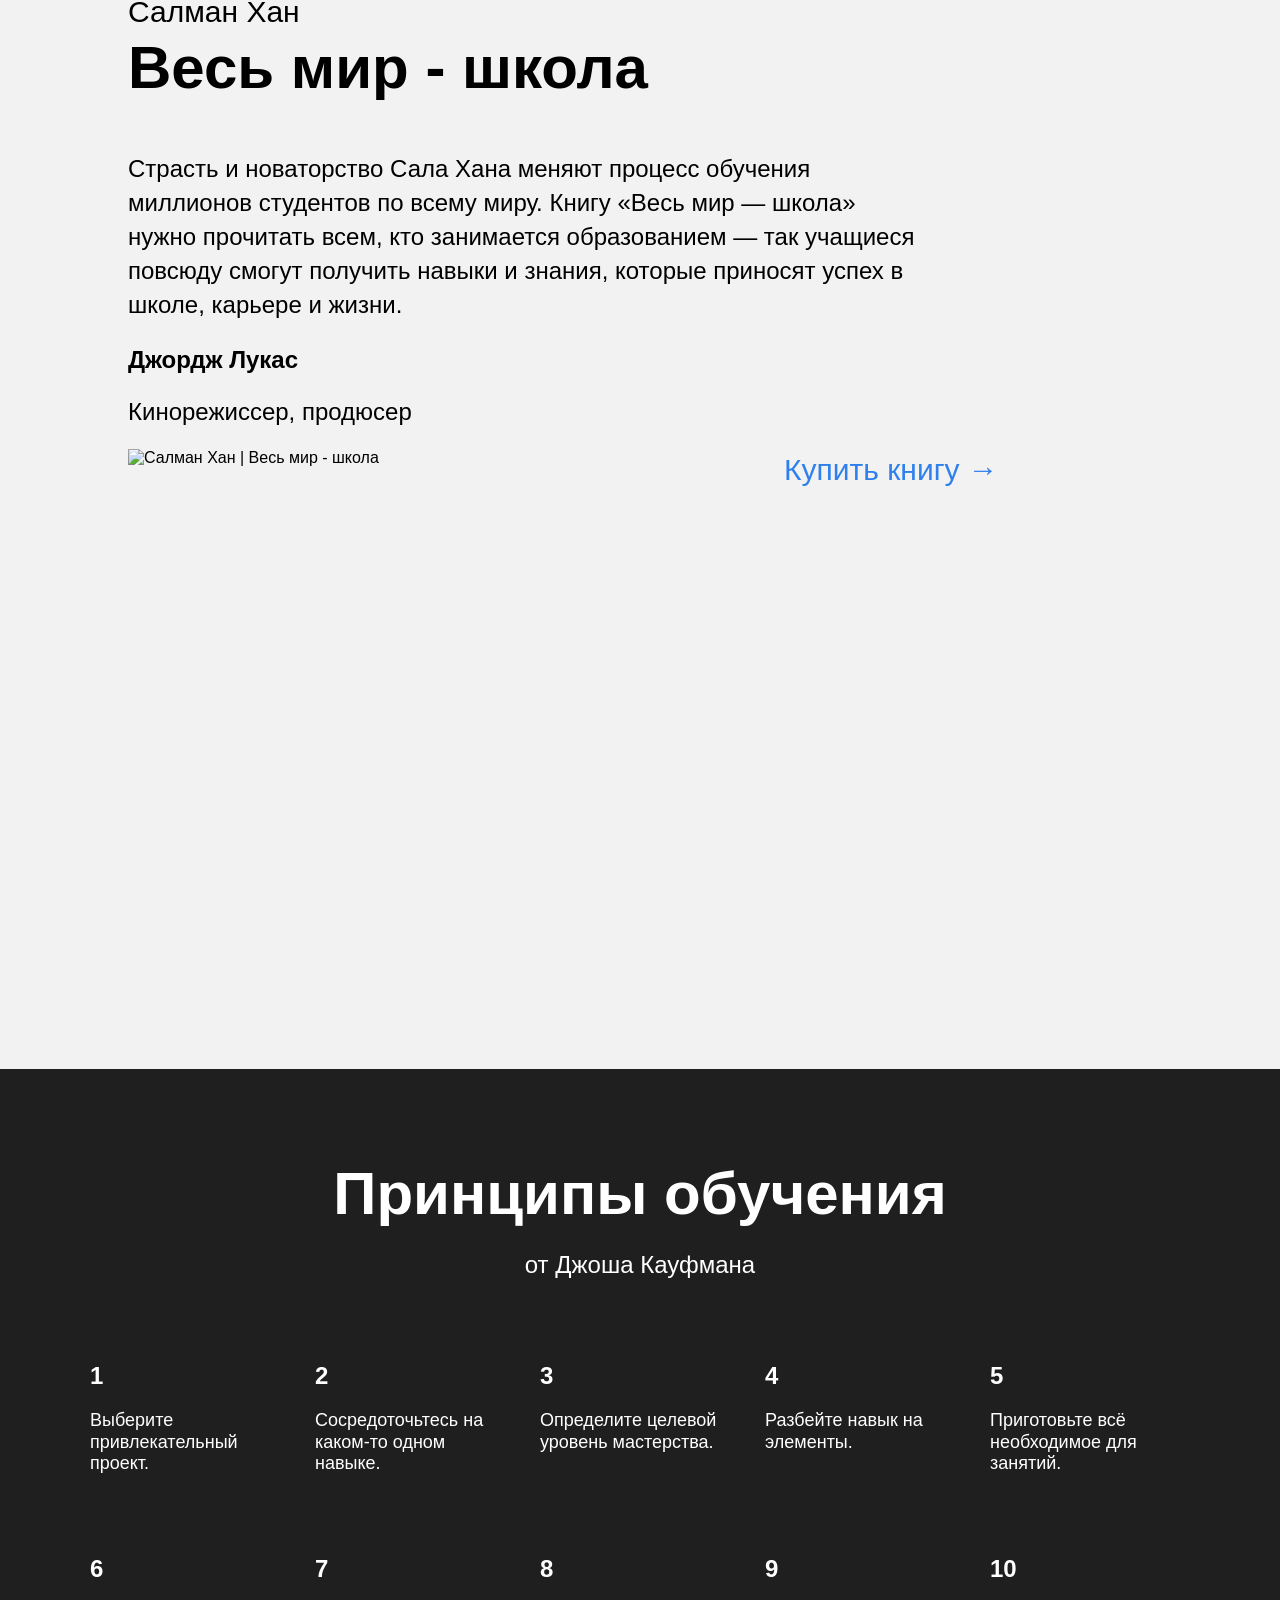
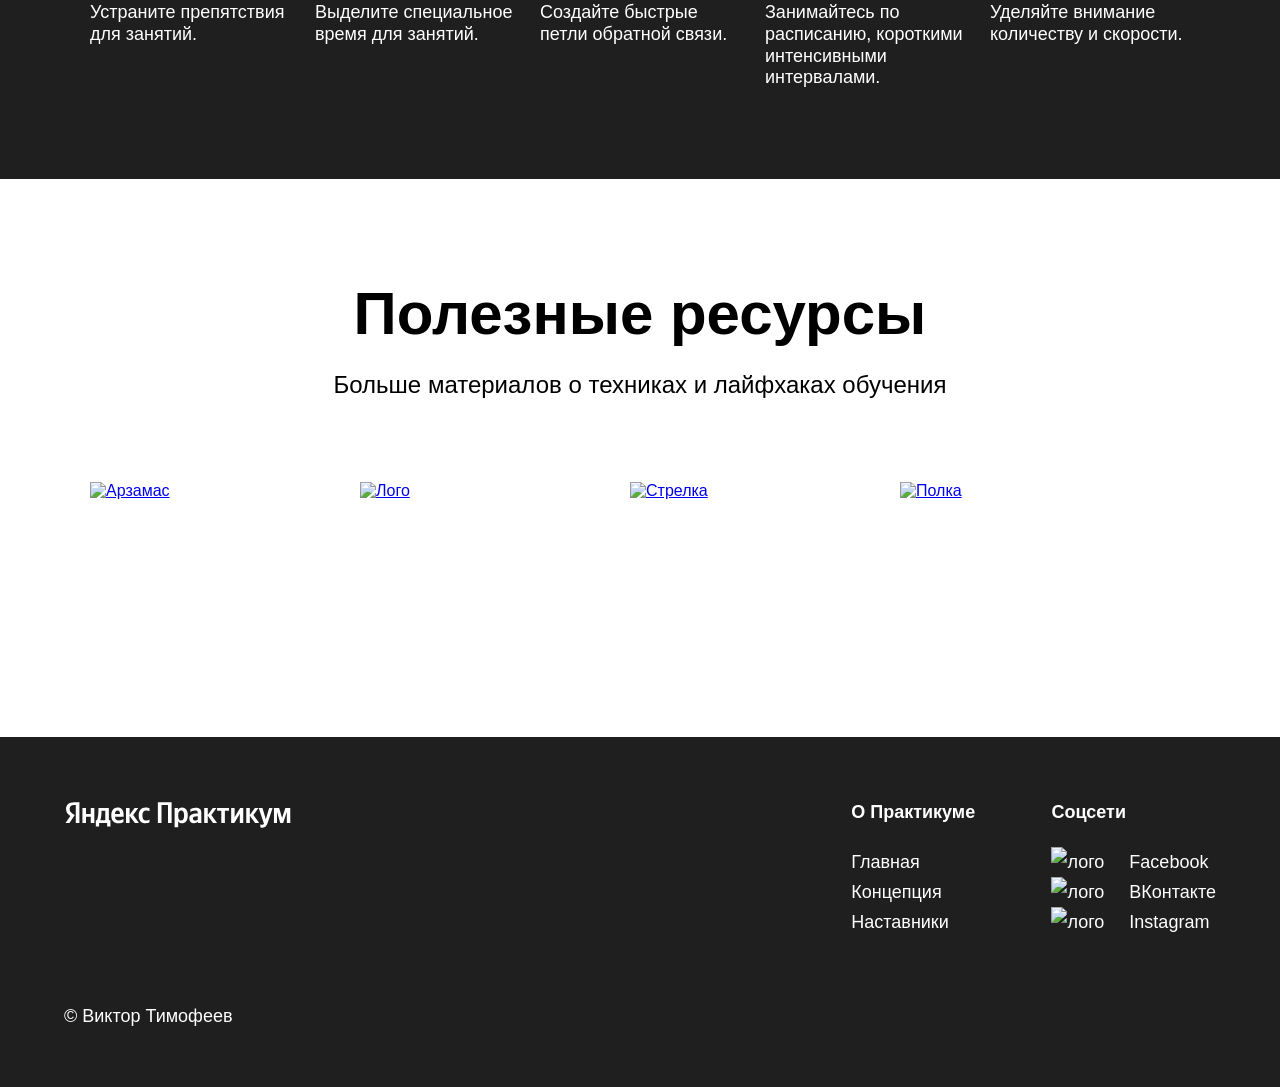
==== commit c2a5b677: "проверочная работа 2.2" ====
--- a/index.html
+++ b/index.html
@@ -19,11 +19,11 @@
 
     <p class="header__subtitle">Какие современные и эффективные подходы к обучению вы можете использовать в своей жизни?
       <a href="https://skillbox.ru/media/education/kak-sovremennye-podkhody-v-obrazovanii-stavyat-studenta-v-tsentr-protsessa-obucheniya/"
-        class="link header__link" target="_blank">Узнать &#8594;</a>
+        class="link header__link" target="_blank">Узнать &rarr;</a>
 
     </p>
+    <div class="header__square-pic rotation"></div>
     <div class="header__main-illustration"></div>
-    <div class="header__square-pic"></div>
   </header>
 
   <main>
@@ -93,11 +93,11 @@
       <h2 class="section-title">Видео на TED</h2>
       <p class="section-subtitle">Для тех, кто любит прокрастинировать</p>
       <div class="video__iframes">
-        <iframe class="video__iframe" width="515" height="316" src="https://www.youtube.com/embed/arj7oStGLkU"
+        <iframe class="video__iframe" src="https://www.youtube.com/embed/arj7oStGLkU"
           title="YouTube video player"
           allow="accelerometer; autoplay; clipboard-write; encrypted-media; gyroscope; picture-in-picture"
           allowfullscreen></iframe>
-        <iframe class="video__iframe" width="515" height="316" src="https://www.youtube.com/embed/5MgBikgcWnY"
+        <iframe class="video__iframe" src="https://www.youtube.com/embed/5MgBikgcWnY"
           title="YouTube video player"
           allow="accelerometer; autoplay; clipboard-write; encrypted-media; gyroscope; picture-in-picture"
           allowfullscreen></iframe>
@@ -185,8 +185,8 @@
     <section id="khan" class="khan">
       <div class="khan__container">
 
-        <h2 class="khan__author">Салман Хан</h2>
-        <h3 class="khan__title">Весь мир - школа</h3>
+        <p class="khan__author">Салман Хан</p>
+        <h2 class="khan__title">Весь мир - школа</h2>
         <p class="khan__quote">Страсть и новаторство Сала Хана меняют процесс обучения миллионов студентов по всему
           миру. Книгу «Весь мир — школа» нужно прочитать всем, кто занимается образованием — так учащиеся повсюду смогут
           получить навыки и знания, которые приносят успех в школе, карьере и жизни.</p>
@@ -203,7 +203,7 @@
     </section>
 
     <section id="kaufman" class="kaufman">
-      <div class="kaufman__triangle"></div>
+      <div class="kaufman__triangle rotation"></div>
       <h2 class="section-title section-title_theme_dark">Принципы обучения</h2>
       <p class="section-subtitle section-subtitle_theme_dark">от Джоша Кауфмана</p>
       <div class="table table_theme_dark">
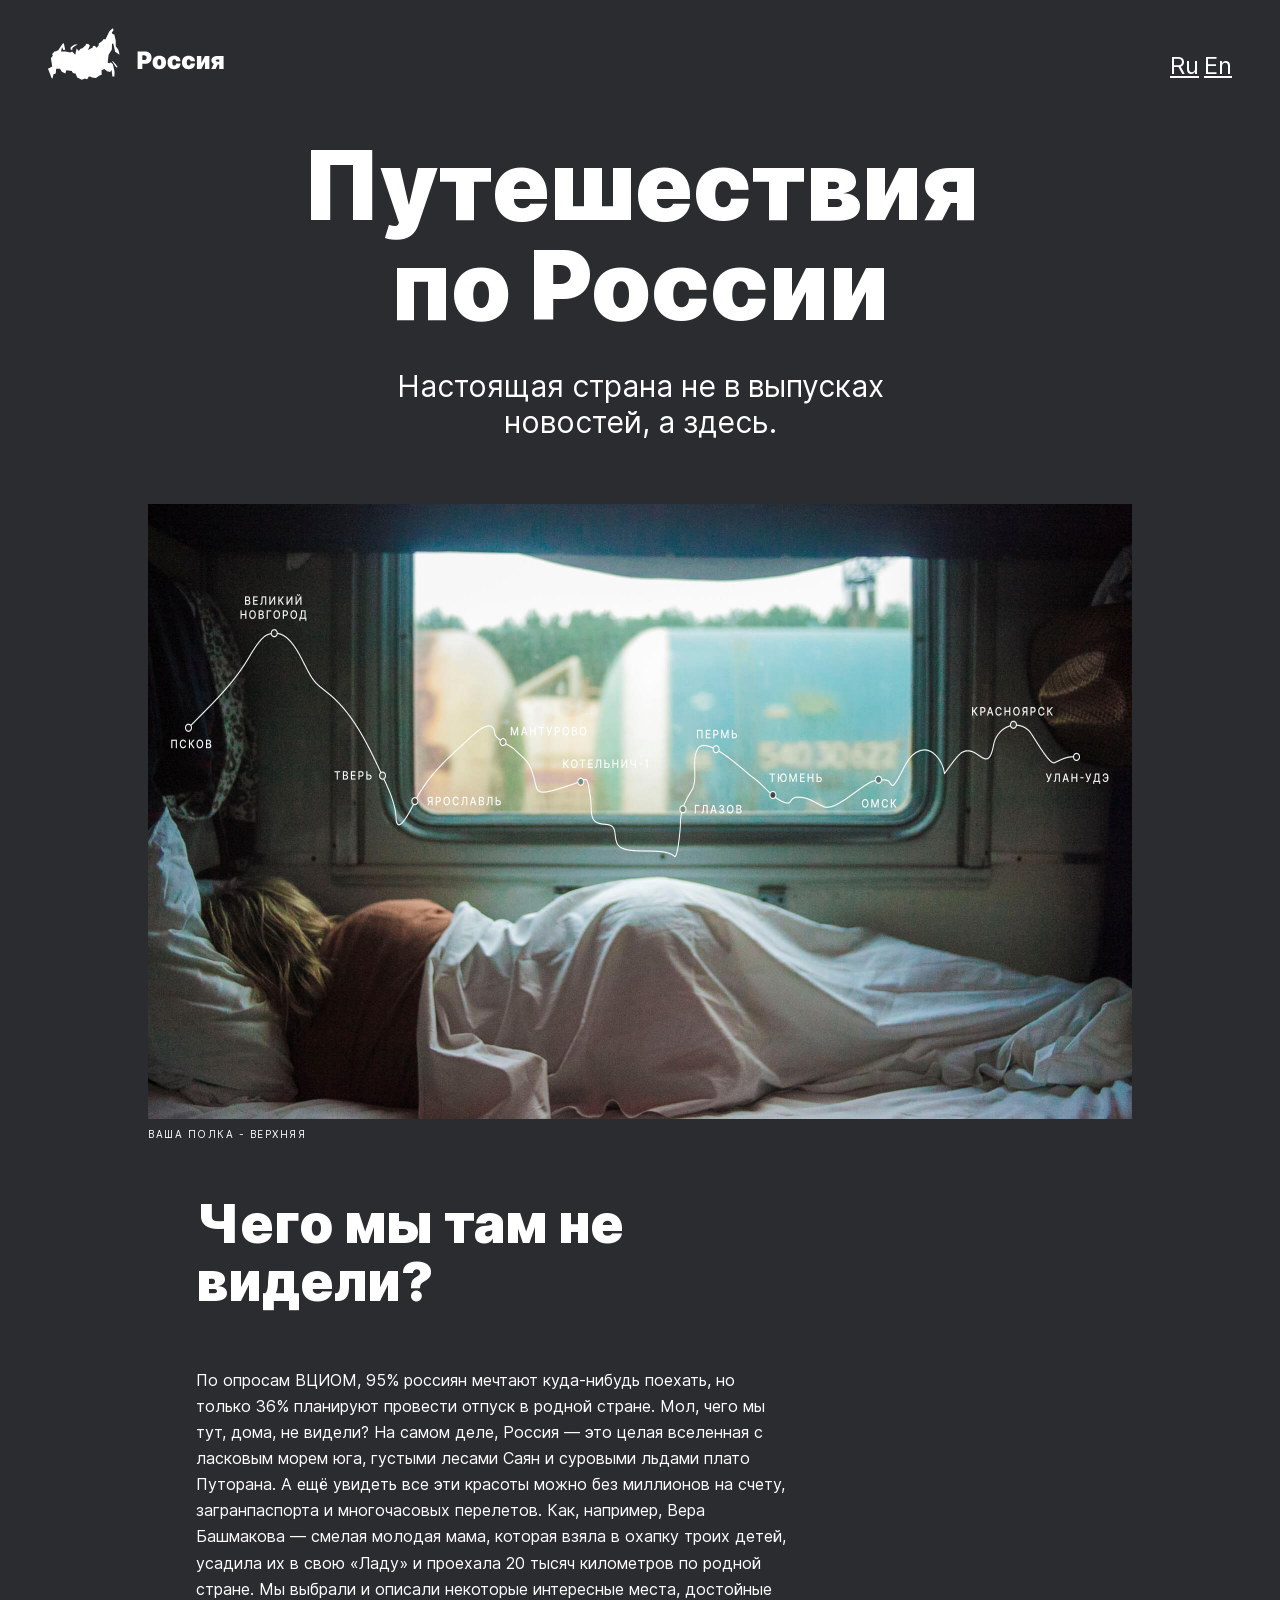
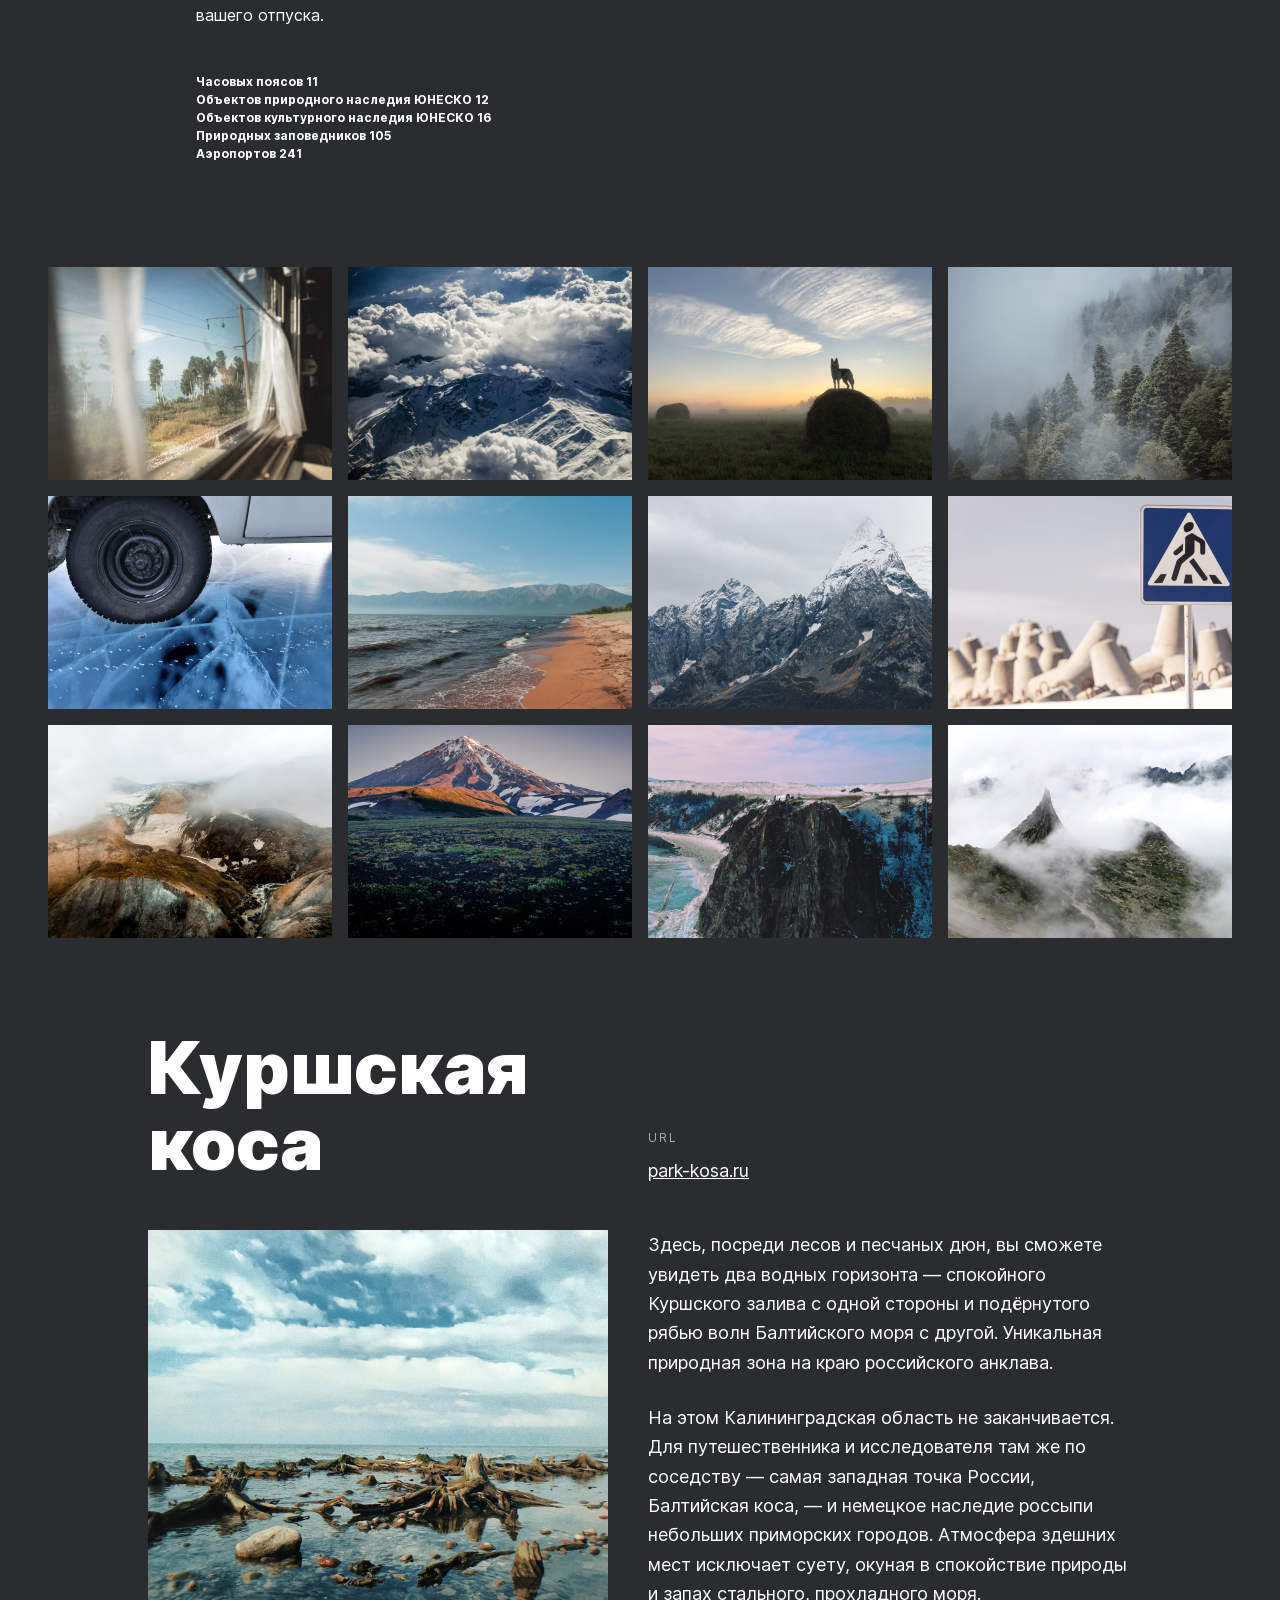
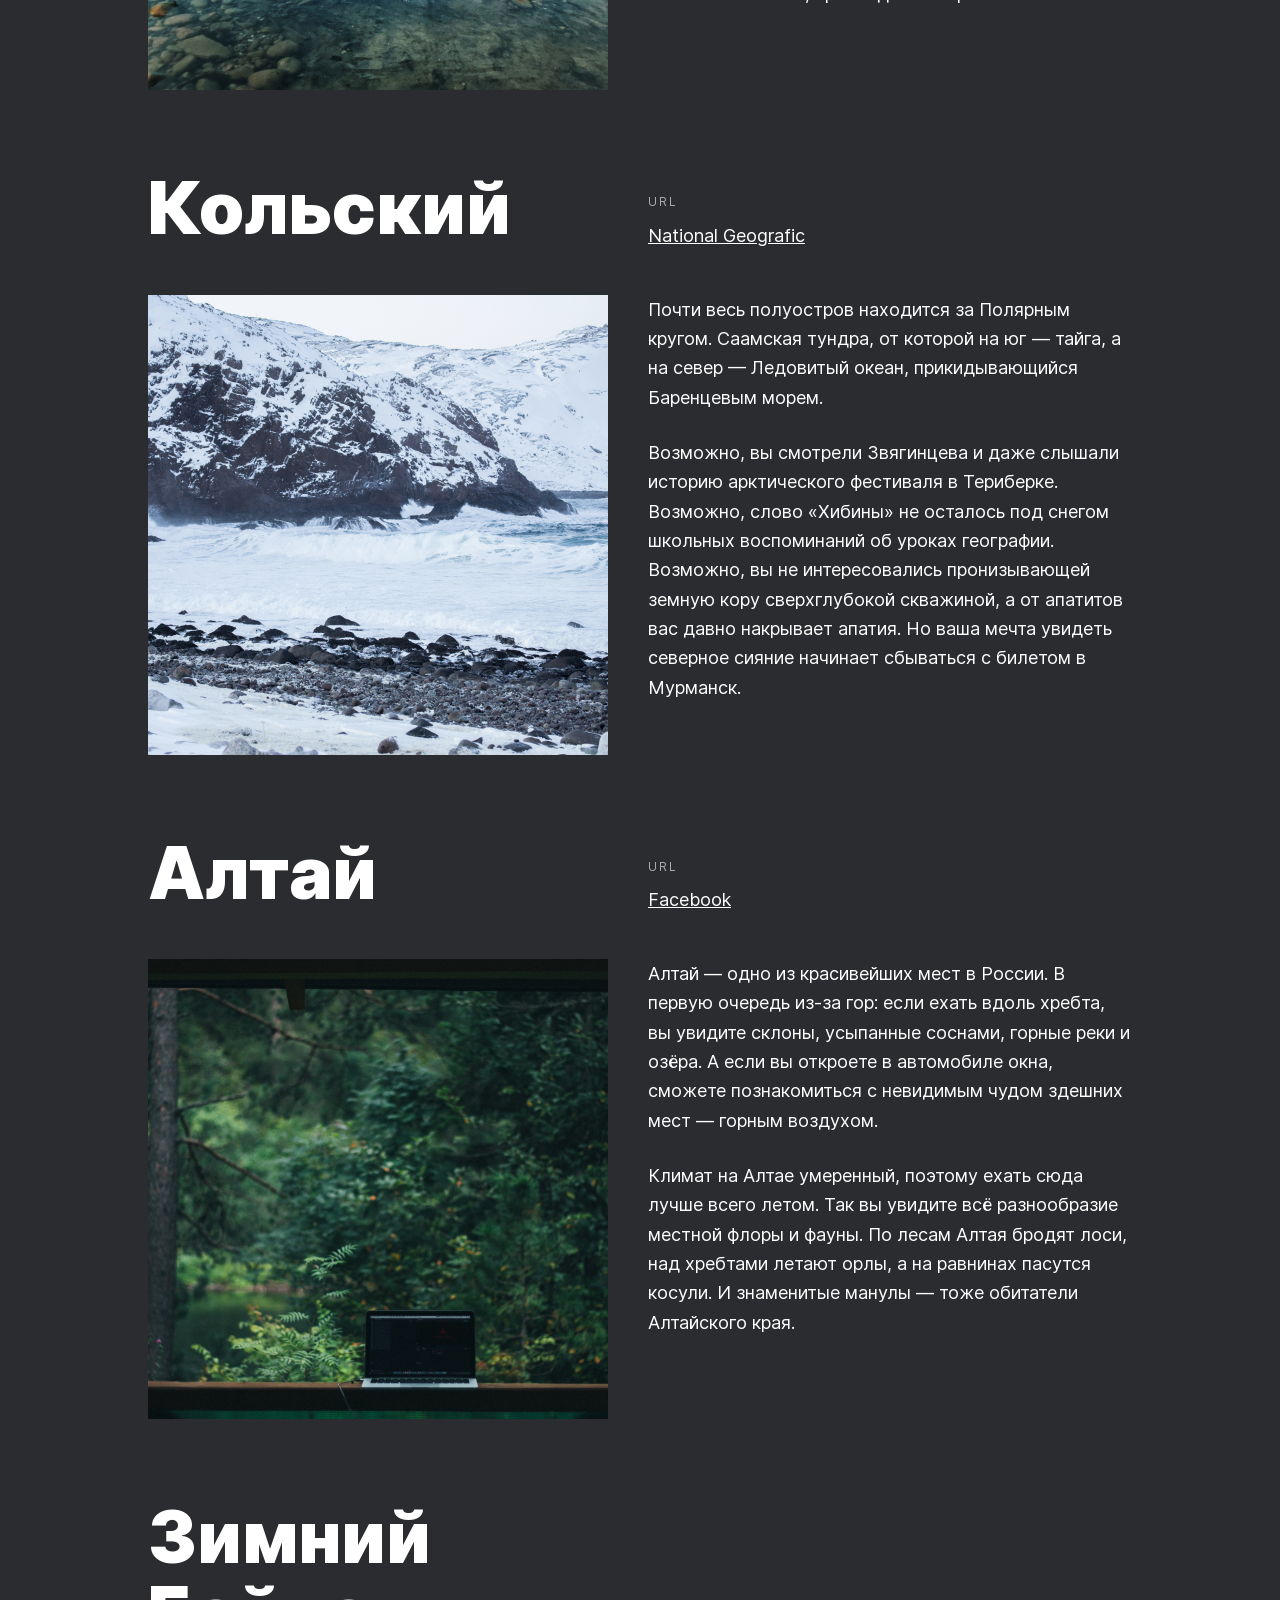
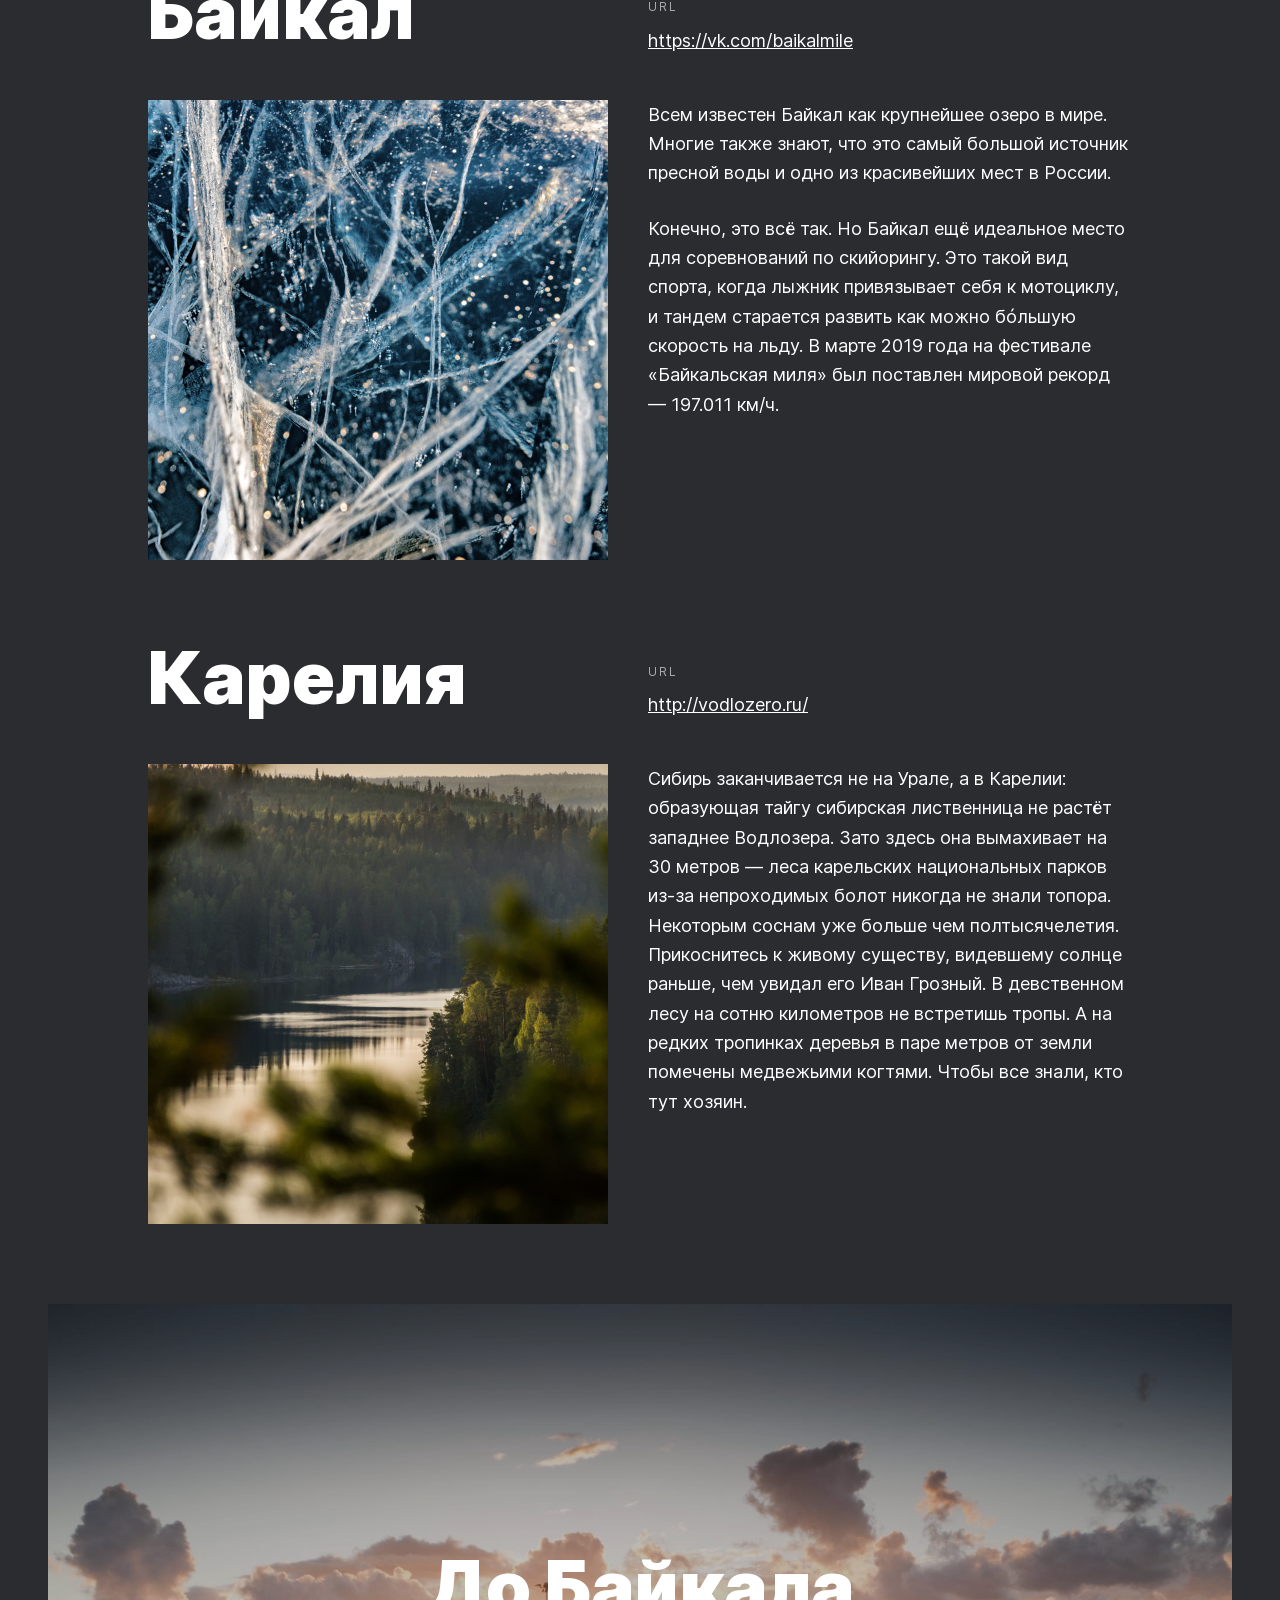
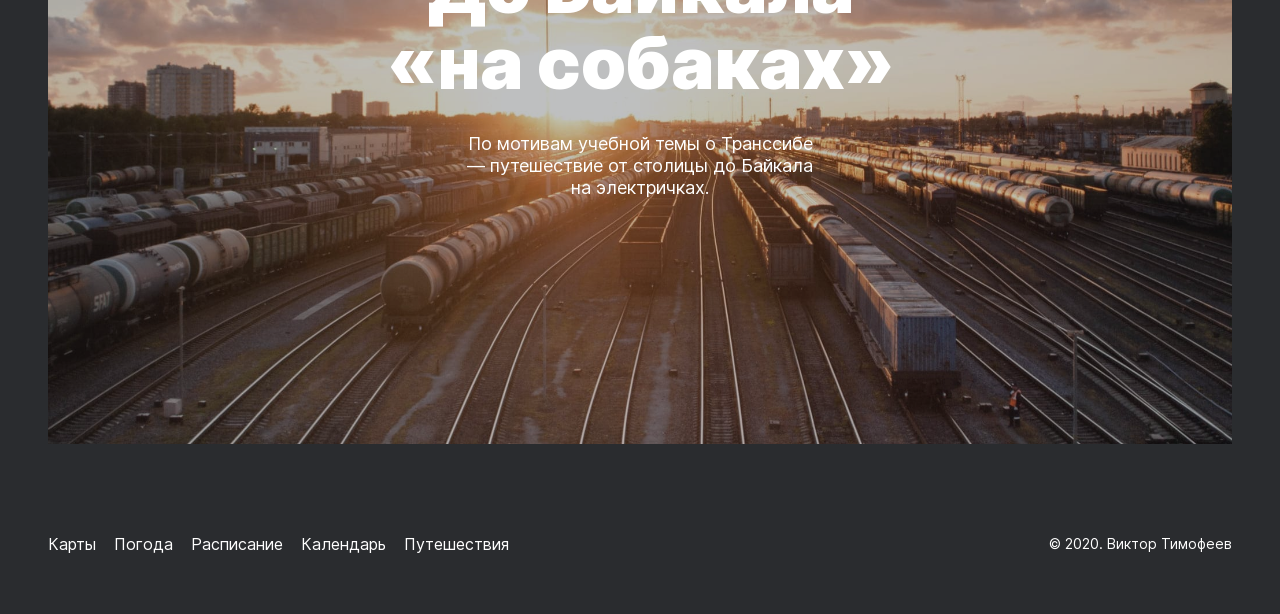
==== commit cfd800ab: "first commit" ====
--- a/index.html
+++ b/index.html
@@ -4,310 +4,188 @@
 <head>
   <meta charset="UTF-8">
   <meta name="viewport" content="width=device-width, initial-scale=1.0">
+  <meta http-equiv="X-UA-Compatible" content="ie=edge">
   <meta name="description" content="техники эффективного подхода к обучению">
   <meta name="keywords" content="техники, обучение, Джош Кауфман, метод Фейнмана">
   <meta name="author" content="Виктор Тимофеев">
-  <title>Научиться учиться</title>
+  <title>Путешествия по России</title>
   <link rel="stylesheet" href="./pages/index.css">
 </head>
 
 <body class="page">
 
   <header class="header">
-    <div class="logo logo_place_header"></div>
-    <h1 class="header__title">Научиться учиться</h1>
+    <div class="header__logo"></div>
+    <div class="header__lang-links">
+      <a class="header__lang-link">Ru</a>
+      <a class="header__lang-link">En</a>
+    </div>
 
-    <p class="header__subtitle">Какие современные и эффективные подходы к обучению вы можете использовать в своей жизни?
-      <a href="https://skillbox.ru/media/education/kak-sovremennye-podkhody-v-obrazovanii-stavyat-studenta-v-tsentr-protsessa-obucheniya/"
-        class="link header__link" target="_blank">Узнать &rarr;</a>
 
-    </p>
-    <div class="header__square-pic rotation"></div>
-    <div class="header__main-illustration"></div>
   </header>
 
-  <main>
+  <main class="content page__content">
+
+    <div class="lead">
+      <h1 class="lead__title">Путешествия по России</h1>
+      <p class="lead__subtitle">Настоящая страна не в выпусках новостей, а здесь.</p>
+      <div class="lead__image"> </div>
+      <p class="lead__caption">Ваша полка - верхняя</p>
+    </div>
+
+    <section class="intro content__section">
+      <h2 class="intro__title">Чего мы там не видели?</h2>
+      <p class="intro__text">По опросам ВЦИОМ, 95% россиян мечтают куда-нибудь поехать, но только 36% планируют
+        провести
+        отпуск в родной стране. Мол, чего мы тут, дома, не видели? На самом деле, Россия — это целая вселенная с
+        ласковым морем юга, густыми лесами Саян и суровыми льдами плато Путорана. А ещё увидеть все эти красоты можно
+        без миллионов на счету, загранпаспорта и многочасовых перелетов. Как, например, Вера Башмакова — смелая
+        молодая
+        мама, которая взяла в охапку троих детей, усадила их в свою «Ладу» и проехала 20 тысяч километров по родной
+        стране. Мы выбрали и описали некоторые интересные места, достойные вашего отпуска.</p>
+      <p class="intro__list">Часовых поясов 11<br>
+        Объектов природного наследия ЮНЕСКО 12<br>
+        Объектов культурного наследия ЮНЕСКО 16<br>
+        Природных заповедников 105<br>
+        Аэропортов 241</p>
+      </section>
 
 
-    <section class="description">
-      <article class="two-columns">
-        <h2 class="two-columns__brief">Главные проблемы в обучении</h2>
-        <div class="two-columns__main-text">
-          <p class="two-columns__paragraph">Ни в школе, ни в институте нас не учат тому, как правильно изучать материал.
-            Мы
-            готовимся к экзаменам и учим билеты. Мы тренируемся решать однообразные задачи, чтобы лучше сдать тест, но
-            часто
-            в итоге это не дает нам реального знания. Зубрежка быстро выветривается и не приносит пользы.
-          </p>
-          <p class="two-columns__paragraph">
-            <span class="two-columns__span-accent">Вывод:</span>
-            учиться тоже нужно уметь, но почему-то этому мало где учат. Что с этим делать?
-          </p>
-          <p class="two-columns__paragraph">Конкретные техники и упражнения помогают изменить подход к обучению, сделать
-            его
-            эффективным и захватывающим. Эти же техники применяются на примере обучения в Практикуме.
-          </p>
-        </div>
-      </article>
+    <section class="photo-grid content__section">
+      <img class="photo-grid__item" src="./images/grid-image.png" alt="" data-type="auto">
+      <img class="photo-grid__item" src="./images/grid-image-1.png" alt="" data-type="auto">
+      <img class="photo-grid__item" src="./images/grid-image-2.png" alt="" data-type="auto">
+      <img class="photo-grid__item" src="./images/grid-image-3.png" alt="" data-type="auto">
+      <img class="photo-grid__item" src="./images/grid-image-4.png" alt="" data-type="auto">
+      <img class="photo-grid__item" src="./images/grid-image-5.png" alt="" data-type="auto">
+      <img class="photo-grid__item" src="./images/grid-image-6.png" alt="" data-type="auto">
+      <img class="photo-grid__item" src="./images/grid-image-7.png" alt="" data-type="auto">
+      <img class="photo-grid__item" src="./images/grid-image-8.png" alt="" data-type="auto">
+      <img class="photo-grid__item" src="./images/grid-image-9.png" alt="" data-type="auto">
+      <img class="photo-grid__item" src="./images/grid-image-10.png" alt="" data-type="auto">
+      <img class="photo-grid__item" src="./images/grid-image-11.png" alt="" data-type="auto">
     </section>
 
-    <section id="techniques" class="techniques">
-      <h2 class="section-title">Техники обучения</h2>
-      <p class="section-subtitle">Пять практик от Барбары Оакли</p>
-      <div class="cards">
+    <section class="places content__section">
+      <div class="place">
 
-        <div class="cards__item">
-          <img src="./images/cards-attention.png" alt="Два вида внимания" class="cards__image">
-          <h3 class="cards__title">Два вида внимания</h3>
-          <p class="cards__description">Глубокие знания возникают, если чередовать сфокусированное и рассеянное
-            мышление.</p>
+        <div class="place__title">Куршская коса</div>
+        <div class="place__website">
+          <p class="website__url-heading">URL</p>
+          <a class="website__link" href="http://park-kosa.ru/">park-kosa.ru</a>
         </div>
-        <div class="cards__item">
-          <img src="./images/cards-recall.png" alt="Напоминание" class="cards__image">
-          <h3 class="cards__title">Recall</h3>
-          <p class="cards__description">Вспоминайте изученное — это позволит соединить разрозненные порции памяти.</p>
+        <img src="./images/places-kurshskaya-kosa.png" alt="" class="place__image">
+        <div class="place__paragraphs">
+          <p class="place__paragraph">Здесь, посреди лесов и песчаных дюн, вы сможете увидеть два водных горизонта —
+            спокойного Куршского залива с одной стороны и подёрнутого рябью волн Балтийского моря с другой. Уникальная
+            природная зона на краю российского анклава.</p>
+          <p class="place__paragraph">На этом Калининградская область не заканчивается. Для путешественника и
+            исследователя там же по соседству — самая западная точка России, Балтийская коса, — и немецкое наследие
+            россыпи небольших приморских городов. Атмосфера здешних мест исключает суету, окуная в спокойствие природы и
+            запах стального, прохладного моря.</p>
         </div>
-        <div class="cards__item">
-          <img src="./images/cards-interliving.png" alt="Интерливинг" class="cards__image">
-          <h3 class="cards__title">Интерливинг</h3>
-          <p class="cards__description">Изучайте несколько навыков одновременно, они обогащают друг друга.</p>
+      </div>
+
+      <div class="place">
+        <div class="place__title">Кольский</div>
+        <div class="place__website">
+          <p class="website__url-heading">URL</p>
+          <a class="website__link" href="https://yourshot.nationalgeographic.com/photos/?keywords=kolskiy">National
+            Geografic</a>
         </div>
-        <div class="cards__item">
-          <img src="./images/cards-question.png" alt="Вопросы" class="cards__image">
-          <h3 class="cards__title">Вопросы</h3>
-          <p class="cards__description">Слушая преподавателя, придумывайте хороший вопрос, который вас действительно
-            волнует.</p>
+        <img src="./images/places-kolsky.png" alt="" class="place__image">
+        <div class="place__paragraphs">
+          <p class="place__paragraph">Почти весь полуостров находится за Полярным кругом. Саамская тундра, от которой на
+            юг —
+            тайга, а на север — Ледовитый океан, прикидывающийся Баренцевым морем.</p>
+          <p class="place__paragraph">Возможно, вы смотрели Звягинцева и даже слышали историю арктического фестиваля в
+            Териберке. Возможно, слово «Хибины» не осталось под снегом школьных воспоминаний об уроках географии.
+            Возможно, вы не интересовались пронизывающей земную кору сверхглубокой скважиной, а от апатитов вас давно
+            накрывает апатия. Но ваша мечта увидеть северное сияние начинает сбываться с билетом
+            в Мурманск.</p>
         </div>
-        <div class="cards__item">
-          <img src="./images/cards-competence.png" alt="Иллюзия компетентности" class="cards__image">
-          <h3 class="cards__title">Иллюзия компетентности</h3>
-          <p class="cards__description">Повторите про себя, запишите, расскажите другу: вам только кажется, что вы
-            владеете новой темой.</p>
+      </div>
+
+      <div class="place">
+        <div class="place__title">Алтай</div>
+        <div class="place__website">
+          <p class="website__url-heading">URL</p>
+          <a class="website__link" href="https://www.facebook.com/vera.bashmakova/posts/10156011613718822">Facebook</a>
         </div>
+        <img src="./images/places-altay.png" alt="" class="place__image">
+        <div class="place__paragraphs">
+          <p class="place__paragraph">Алтай — одно из красивейших мест в России.
+            В первую очередь из-за гор: если ехать вдоль хребта, вы увидите склоны, усыпанные соснами, горные реки и
+            озёра. А если вы откроете в автомобиле окна, сможете познакомиться с невидимым чудом здешних мест — горным
+            воздухом.</p>
+          <p class="place__paragraph">Климат на Алтае умеренный, поэтому ехать сюда лучше всего летом. Так вы увидите
+            всё
+            разнообразие местной флоры и фауны. По лесам Алтая бродят лоси, над хребтами летают орлы, а на равнинах
+            пасутся косули. И знаменитые манулы — тоже обитатели Алтайского края.</p>
+        </div>
+      </div>
 
+      <div class="place">
+        <div class="place__title">Зимний Байкал</div>
+        <div class="place__website">
+          <p class="website__url-heading">URL</p>
+          <a class="website__link" href="https://vk.com/baikalmile">https://vk.com/baikalmile</a>
+        </div>
+        <img src="./images/places-baikal.png" alt="" class="place__image">
+        <div class="place__paragraphs">
+          <p class="place__paragraph">Всем известен Байкал как крупнейшее озеро
+            в мире. Многие также знают, что это самый большой источник пресной воды и одно из красивейших мест в России.
+          </p>
+          <p class="place__paragraph">Конечно, это всё так. Но Байкал ещё идеальное место для соревнований по
+            скийорингу.
+            Это такой вид спорта, когда лыжник привязывает себя
+            к мотоциклу, и тандем старается развить как можно бóльшую скорость на льду. В марте 2019 года на фестивале
+            «Байкальская миля» был поставлен мировой рекорд — 197.011 км/ч.</p>
+        </div>
       </div>
+
+      <div class="place">
+        <div class="place__title">Карелия</div>
+        <div class="place__website">
+          <p class="website__url-heading">URL</p>
+          <a class="website__link" href="http://vodlozero.ru/">http://vodlozero.ru/</a>
+        </div>
+        <img src="./images/places-kareliya.png" alt="" class="place__image">
+        <div class="place__paragraphs">
+          <p class="place__paragraph">Сибирь заканчивается не на Урале, а в Карелии: образующая тайгу сибирская
+            лиственница не растёт западнее Водлозера. Зато здесь она вымахивает на 30 метров — леса карельских
+            национальных парков из-за непроходимых болот никогда не знали топора. Некоторым соснам уже больше чем
+            полтысячелетия. Прикоснитесь к живому существу, видевшему солнце раньше, чем увидал его Иван Грозный.
+            В девственном лесу на сотню километров не встретишь тропы. А на редких тропинках деревья
+            в паре метров от земли помечены медвежьими когтями. Чтобы все знали, кто тут хозяин.</p>
+        </div>
+      </div>
+
     </section>
 
-
-    <section id="video" class="video">
-      <h2 class="section-title">Видео на TED</h2>
-      <p class="section-subtitle">Для тех, кто любит прокрастинировать</p>
-      <div class="video__iframes">
-        <iframe class="video__iframe" src="https://www.youtube.com/embed/arj7oStGLkU"
-          title="YouTube video player"
-          allow="accelerometer; autoplay; clipboard-write; encrypted-media; gyroscope; picture-in-picture"
-          allowfullscreen></iframe>
-        <iframe class="video__iframe" src="https://www.youtube.com/embed/5MgBikgcWnY"
-          title="YouTube video player"
-          allow="accelerometer; autoplay; clipboard-write; encrypted-media; gyroscope; picture-in-picture"
-          allowfullscreen></iframe>
-      </div>
+    <section class="cover content__section">
+      <a href="#" target="_blank" class="cover__item">
+        <p class="cover__title">До Байкала «на собаках»</p>
+        <p class="cover__subtitle">По мотивам учебной темы о Транссибе — путешествие от столицы до Байкала на
+          электричках.</p>
+      </a>
     </section>
 
+  </main>
+
+  <footer class="footer">
+    <div class="footer__links">
+      <a class="footer__link" href="https://yandex.ru/maps">Карты</a>
+      <a class="footer__link" href="https://yandex.ru/pogoda">Погода</a>
+      <a class="footer__link" href="https://rasp.yandex.ru">Расписание</a>
+      <a class="footer__link" href="https://calendar.yandex.ru">Календарь</a>
+      <a class="footer__link" href="https://travel.yandex.ru">Путешествия</a>
+    </div>
+    <p class="footer__copyright">&copy; 2020. Виктор Тимофеев</p>
+
+  </footer>
 
 
-    <section id="okley" class="oakley">
-      <article class="two-columns">
-        <h2 class="two-columns__brief">История Барбары Оакли.</h2>
-        <div class="two-columns__main-text">
-          <p class="two-columns__paragraph">С детства Барбаре не давалась математика. Она считала себя законченным
-            гуманитарием, причём далеко не самым умным. В армии она изучала русский язык, чтобы получить надбавку, да
-            так успешно, что её выдвинули в командиры. Но для продвижения по службе нужно было сдавать математику. И
-            тогда Барбара придумала свой подход к точным наукам. Оказалось, если вам что-то «плохо даётся», ваши добытые
-            трудом знания гораздо глубже, чем у тех, кому всё ясно с первого взгляда.
-          </p>
-        </div>
-      </article>
-    </section>
-
-
-    <section id="feynman" class="feynman">
-      <h2 class="feynman__title">Метод Фейнмана</h2>
-      <p class="feynman__subtitle">Выучить и не забыть.</p>
-      <a class="link feynman__link" target="_blank" href="https://habr.com/ru/company/getmeit/blog/646085/">Подробнее
-        &#8594;</a>
-    </section>
-
-
-
-    <section id="digits" class="digits">
-      <h2 class="section-title">Цифры и факты</h2>
-      <p class="section-subtitle">Про учёбу и мозг</p>
-      <div class="table">
-        <div class="table__cell">
-          <h3 class="table__heading">86 миллиардов</h3>
-          <p class="table__text">Число нейронов в мозге человека</p>
-        </div>
-
-        <div class="table__cell">
-          <h3 class="table__heading">2.1 миллиарда</h3>
-          <p class="table__text">Число нуждающихся в повышении квалификации</p>
-          <p class="table__text">Всемирный Банк, 2017</p>
-        </div>
-
-        <div class="table__cell">
-          <h3 class="table__heading">1000 терабайт</h3>
-          <p class="table__text">Объём памяти человека</p>
-        </div>
-
-        <div class="table__cell">
-          <h3 class="table__heading">500 триллионов</h3>
-          <p class="table__text">Число ответственных за обучение нервных синапсов у взрослого человека</p>
-        </div>
-
-        <div class="table__cell">
-          <h3 class="table__heading">420 миллионов</h3>
-          <p class="table__text">Число взрослых людей моложе 25 лет, не имеющих образования для трудоустройства</p>
-          <p class="table__text">Всемирный Банк, 2017</p>
-        </div>
-
-        <div class="table__cell">
-          <h3 class="table__heading">17–20 лет</h3>
-          <p class="table__text">Пик обучаемости</p>
-        </div>
-
-        <div class="table__cell">
-          <h3 class="table__heading">1885 год</h3>
-          <p class="table__text">Открытие кривой забывания</p>
-        </div>
-
-        <div class="table__cell">
-          <h3 class="table__heading">1889 год</h3>
-          <p class="table__text">Открытие условного рефлекса</p>
-        </div>
-
-      </div>
-    </section>
-
-
-
-
-    <section id="khan" class="khan">
-      <div class="khan__container">
-
-        <p class="khan__author">Салман Хан</p>
-        <h2 class="khan__title">Весь мир - школа</h2>
-        <p class="khan__quote">Страсть и новаторство Сала Хана меняют процесс обучения миллионов студентов по всему
-          миру. Книгу «Весь мир — школа» нужно прочитать всем, кто занимается образованием — так учащиеся повсюду смогут
-          получить навыки и знания, которые приносят успех в школе, карьере и жизни.</p>
-        <p class="khan__quote-author">Джордж Лукас</p>
-        <p class="khan__quote-author-subline">Кинорежиссер, продюсер</p>
-        <div class="khan__book-container">
-          <img class="khan__book-pic" src="./images/khan-book.jpg" alt="Салман Хан | Весь мир - школа">
-          <a class="link khan__buy-link" target="_blank"
-            href="https://www.ozon.ru/product/ves-mir-shkola-preobrazovannoe-obrazovanie-162999126/?sh=LC7ZD0830w">Купить
-            книгу
-            &#8594;</a>
-        </div>
-      </div>
-    </section>
-
-    <section id="kaufman" class="kaufman">
-      <div class="kaufman__triangle rotation"></div>
-      <h2 class="section-title section-title_theme_dark">Принципы обучения</h2>
-      <p class="section-subtitle section-subtitle_theme_dark">от Джоша Кауфмана</p>
-      <div class="table table_theme_dark">
-
-        <div class="table__cell table__cell_theme_dark">
-          <h3 class="table__heading table__heading_theme_dark">1</h3>
-          <p class="table__text table__text_theme_dark">Выберите привлекательный проект.</p>
-        </div>
-
-        <div class="table__cell  table__cell_theme_dark">
-          <h3 class="table__heading table__heading_theme_dark">2</h3>
-          <p class="table__text table__text_theme_dark">Сосредоточьтесь на каком-то одном навыке.</p>
-        </div>
-
-        <div class="table__cell  table__cell_theme_dark">
-          <h3 class="table__heading table__heading_theme_dark">3</h3>
-          <p class="table__text table__text_theme_dark">Определите целевой уровень мастерства.</p>
-        </div>
-
-        <div class="table__cell  table__cell_theme_dark">
-          <h3 class="table__heading table__heading_theme_dark">4</h3>
-          <p class="table__text table__text_theme_dark">Разбейте навык на элементы.</p>
-        </div>
-
-        <div class="table__cell table__cell_theme_dark">
-          <h3 class="table__heading table__heading_theme_dark">5</h3>
-          <p class="table__text table__text_theme_dark">Приготовьте всё необходимое для занятий.</p>
-        </div>
-
-        <div class="table__cell table__cell_theme_dark">
-          <h3 class="table__heading table__heading_theme_dark">6</h3>
-          <p class="table__text table__text_theme_dark">Устраните препятствия для занятий.</p>
-        </div>
-
-        <div class="table__cell table__cell_theme_dark">
-          <h3 class="table__heading table__heading_theme_dark">7</h3>
-          <p class="table__text table__text_theme_dark">Выделите специальное время для занятий.</p>
-        </div>
-
-        <div class="table__cell  table__cell_theme_dark">
-          <h3 class="table__heading table__heading_theme_dark">8</h3>
-          <p class="table__text table__text_theme_dark">Создайте быстрые петли обратной связи.</p>
-        </div>
-
-        <div class="table__cell  table__cell_theme_dark">
-          <h3 class="table__heading table__heading_theme_dark">9</h3>
-          <p class="table__text table__text_theme_dark">Занимайтесь по расписанию, короткими интенсивными интервалами.
-          </p>
-        </div>
-
-        <div class="table__cell  table__cell_theme_dark">
-          <h3 class="table__heading table__heading_theme_dark">10</h3>
-          <p class="table__text table__text_theme_dark">Уделяйте внимание количеству и скорости.</p>
-        </div>
-      </div>
-    </section>
-
-
-    <section id="resources" class="resources">
-      <h2 class="section-title">Полезные ресурсы</h2>
-      <p class="section-subtitle">Больше материалов о техниках и лайфхаках обучения</p>
-      <div class="resources__logo-zone">
-
-        <a href="https://arzamas.academy/" class="resources__link"><img src="./images/logo/resources-arzamas.svg"
-            alt="Арзамас" class="resources__logo"></a>
-        <a href="https://nplus1.ru/" class="resources__link"><img src="./images/logo/resources-n1.svg" alt="Лого"
-            class="resources__logo"></a>
-        <a href="https://strelkamag.com/ru" class="resources__link"><img src="./images/logo/resources-strelka.svg"
-            alt="Стрелка" class="resources__logo"></a>
-        <a href="https://polka.academy/" class="resources__link"><img src="./images/logo/resources-polka.svg"
-            alt="Полка" class="resources__logo"></a>
-      </div>
-    </section>
-  </main>
-
-
-
-  <footer class="footer">
-    <div class="footer__columns">
-      <div class="footer__column footer__column_content_copyright">
-        <div class="logo logo_place_footer"></div>
-        <p class="footer__author">&copy; Виктор Тимофеев</p>
-      </div>
-      <div class="footer__column footer__column_content_info">
-        <h2 class="footer__column-heading">О Практикуме</h2>
-        <nav class="footer__column-links">
-          <a class="footer__column-link" href="https://practicum.yandex.ru/">Главная</a>
-          <a class="footer__column-link" href="https://yandex.ru/support/praktikum/">Концепция</a>
-          <a class="footer__column-link" href="https://yandex.ru/support/praktikum/mentors.html">Наставники</a>
-        </nav>
-      </div>
-      <div class="footer__column footer__column_content_social">
-        <h2 class="footer__column-heading">Соцсети</h2>
-        <div class="footer__column-links">
-          <a href="https://facebook.com/yandex.praktikum/" class="footer__column-link"><img
-              src="./images/facebook_color_white.svg" class="footer__social-icon" alt="лого"> Facebook</a>
-          <a href="https://vk.com/yandex.praktikum" class="footer__column-link"><img src="./images/vk_color_white.svg"
-              class="footer__social-icon" alt="лого"> ВКонтакте</a>
-          <a href="https://instagram.com/yndx.practicum" class="footer__column-link"><img
-              src="./images/instagram_color_white.svg" class="footer__social-icon" alt="лого"> Instagram</a>
-        </div>
-      </div>
-    </div>
-  </footer>
 
 
 
--- a/pages/index.css
+++ b/pages/index.css
@@ -1,68 +1,39 @@
 @import url(../vendor/normalize.css);
-@import url(../blocks/rotation/rotation.css);
+@import url(../vendor/fonts/fonts.css);
 @import url(../blocks/page/page.css);
+@import url(../blocks/page/__content/page__content.css);
+@import url(../blocks/content/);
+@import url(../blocks/content/__section/content__section.css);
 @import url(../blocks/header/header.css);
-@import url(../blocks/logo/logo.css);
-@import url(../blocks/logo/_place/logo_place_header.css);
-@import url(../blocks/header/__title/header__title.css);
-@import url(../blocks/header/__subtitle/header__subtitle.css);
-@import url(../blocks/header/__main-illustration/header__main-illustration.css);
-@import url(../blocks/header/__square-pic/header__square-pic.css);
-@import url(../blocks/link/link.css);
-@import url(../blocks/two-columns/two-columns.css);
-@import url(../blocks/two-columns/__brief/two-columns__brief.css);
-@import url(../blocks/two-columns/__main-text/two-columns__main-text.css);
-@import url(../blocks/two-columns/__paragraph/two-columns__paragraph.css);
-@import url(../blocks/two-columns/__span-accent/two-columns__span-accent.css);
-@import url(../blocks/techniques/rechniques.css);
-@import url(../blocks/cards/cards.css);
-@import url(../blocks/cards/__item/cards__item.css);
-@import url(../blocks/cards/__image/cards__image.css);
-@import url(../blocks/cards/__title/cards__title.css);
-@import url(../blocks/cards/__description/cards__description.css);
-@import url(../blocks/video/__iframes/video__iframes.css);
-@import url(../blocks/video/__iframe/video__iframe.css);
-@import url(../blocks/oakley/oakley.css);
-@import url(../blocks/khan/khan.css);
-@import url(../blocks/khan/__container/khan__container.css);
-@import url(../blocks/khan/__author/khan__author.css);
-@import url(../blocks/khan/__title/khan__title.css);
-@import url(../blocks/khan/__quote/khan__quote.css);
-@import url(../blocks/khan/__quote-author/khan__quote-author.css);
-@import url(../blocks/khan/__quote-author-subline/khan__quote-author-subline.css);
-@import url(../blocks/khan/__book-container/khan__book-container.css);
-@import url(../blocks/khan/__book-pic/khan__book-pic.css);
-@import url(../blocks/khan/__buy-link/khan__buy-link.css);
-@import url(../blocks/digits/digits.css);
-@import url(../blocks/section-title/section-title.css);
-@import url(../blocks/section-subtitle/section-subtitle.css);
-@import url(../blocks/table/table.css);
-@import url(../blocks/table/__cell/table__cell.css);
-@import url(../blocks/table/__heading/table__heading.css);
-@import url(../blocks/table/__text/table__text.css);
-@import url(../blocks/feynman/feynman.css);
-@import url(../blocks/feynman/__title/feynman__title.css);
-@import url(../blocks/feynman/__subtitle/feynman__subtitle.css);
-@import url(../blocks/feynman/__link/feynman__link.css);
-@import url(../blocks/kaufman/kaufman.css);
-@import url(../blocks/kaufman/__triangle/kaufman__triangle.css);
-@import url(../blocks/section-title/_theme/section-title_theme_dark.css);
-@import url(../blocks/section-subtitle/_theme/section-subtitle_theme_dark.css);
-@import url(../blocks/table/_theme/table_theme_dark.css);
-@import url(../blocks/table/__cell/_theme/table__cell_theme_dark.css);
-@import url(../blocks/table/__heading/_theme/table__heading_theme_dark.css);
-@import url(../blocks/table/__text/_theme/table__text_theme_dark.css);
-@import url(../blocks/resources/resources.css);
-@import url(../blocks/resources/__logo-zone/resources__logo-zone.css);
-@import url(../blocks/resources/__link/resources__link.css);
+@import url(../blocks/header/__logo/header__logo.css);
+@import url(../blocks/header/__lang-links/header__lang-links.css);
+@import url(../blocks/header/__lang-link/header__lang-link.css);
+@import url(../blocks/lead/lead.css);
+@import url(../blocks/lead/__title/lead__title.css);
+@import url(../blocks/lead/__subtitle/lead__subtitle.css);
+@import url(../blocks/lead/__image/lead__image.css);
+@import url(../blocks/lead/__caption/lead__caption.css);
+@import url(../blocks/lead/__group4/lead__group4.css);
+@import url(../blocks/intro/intro.css);
+@import url(../blocks/intro/__title/intro__title.css);
+@import url(../blocks/intro/__text/intro__text.css);
+@import url(../blocks/intro/__list/intro__list.css);
+@import url(../blocks/photo-grid/photo-grid.css);
+@import url(../blocks/photo-grid/photo-grid__item/photo-grid__item.css);
+@import url(../blocks/places/places.css);
+@import url(../blocks/place/place.css);
+@import url(../blocks/place/__title/place__title.css);
+@import url(../blocks/place/__image/place__image.css);
+@import url(../blocks/place/__website/place__website.css);
+@import url(../blocks/place/__website/__url-heading/website__url-heading.css);
+@import url(../blocks/place/__website/__link/website__link.css);
+@import url(../blocks/place/__paragraphs/place__paragraphs.css);
+@import url(../blocks/place/__paragraph/place__paragraph.css);
+@import url(../blocks/cover/cover.css);
+@import url(../blocks/cover/__item/cover__item.css);
+@import url(../blocks/cover/__title/cover__title.css);
+@import url(../blocks/cover/__subtitle/cover__subtitle.css);
 @import url(../blocks/footer/footer.css);
-@import url(../blocks/footer/__columns/footer__columns.css);
-@import url(../blocks/footer/__column/_content/footer__column_content_copyright.css);
-@import url(../blocks/footer/__column/_content/footer__column_content_info.css);
-@import url(../blocks/footer/__column/_content/footer__column_content_social.css);
-@import url(../blocks/logo/_place/logo_place_footer.css);
-@import url(../blocks/footer/__author/footer__author.css);
-@import url(../blocks/footer/__column-heading/footer__column-heading.css);
-@import url(../blocks/footer/__column-links/footer__column-links.css);
-@import url(../blocks/footer/__column-link/footer__column-link.css);
-@import url(../blocks/footer/__social-icon/footer__social-icon.css);+@import url(../blocks/footer/__links/footer__links.css);
+@import url(../blocks/footer/__link/footer__link.css);
+@import url(../blocks/footer/__copyright/footer__copyright.css);
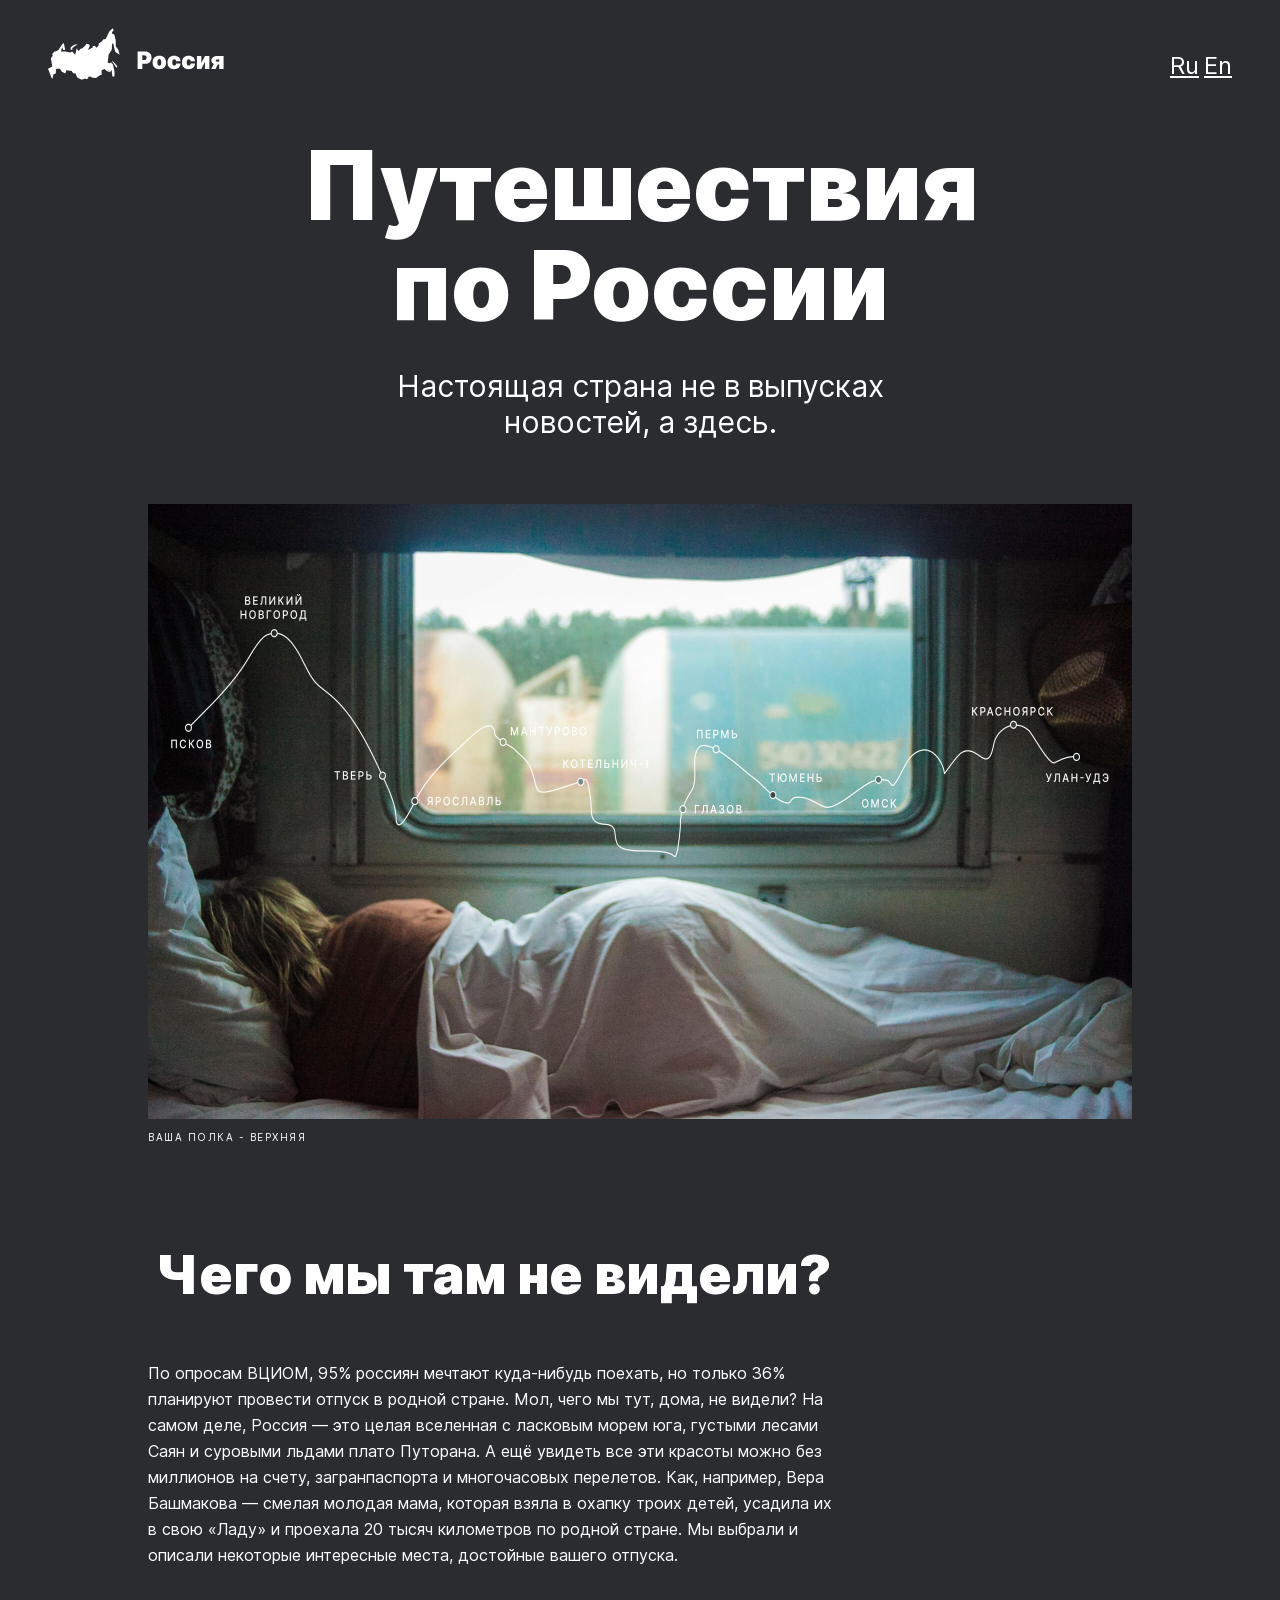
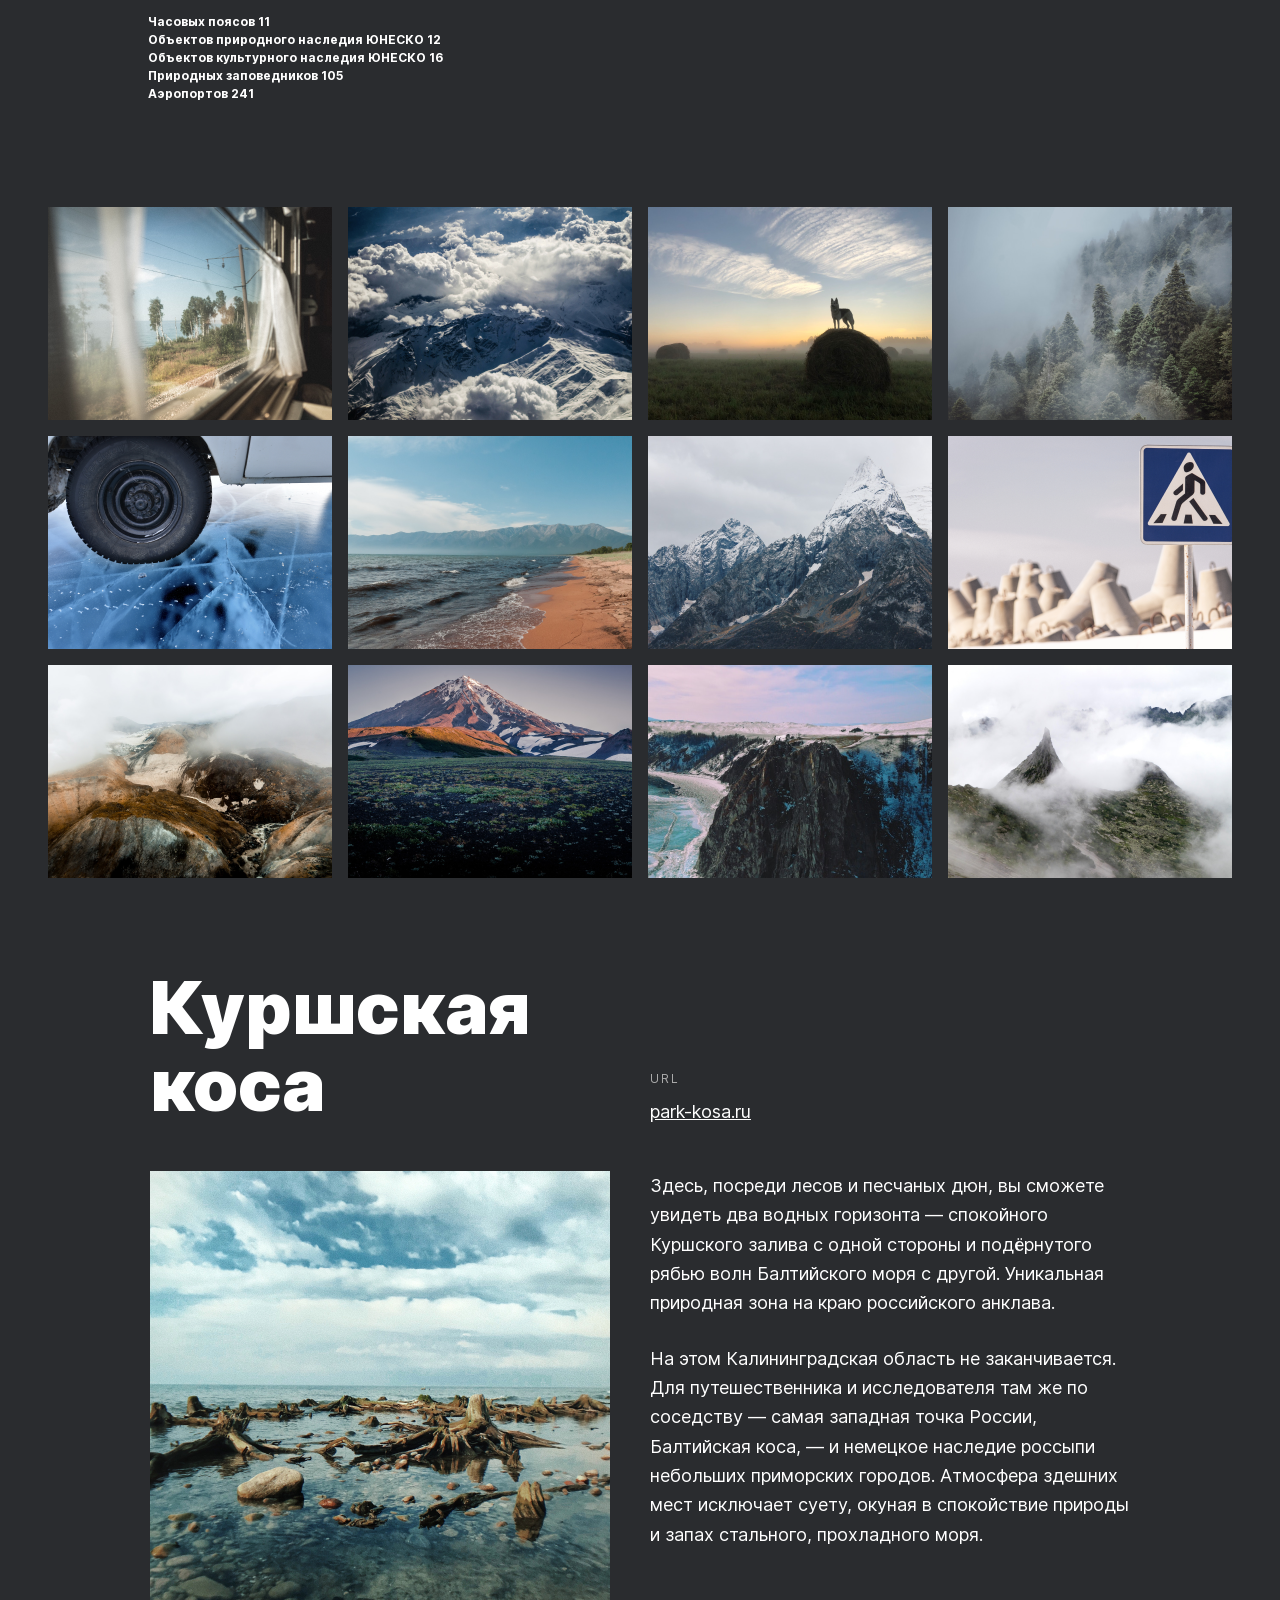
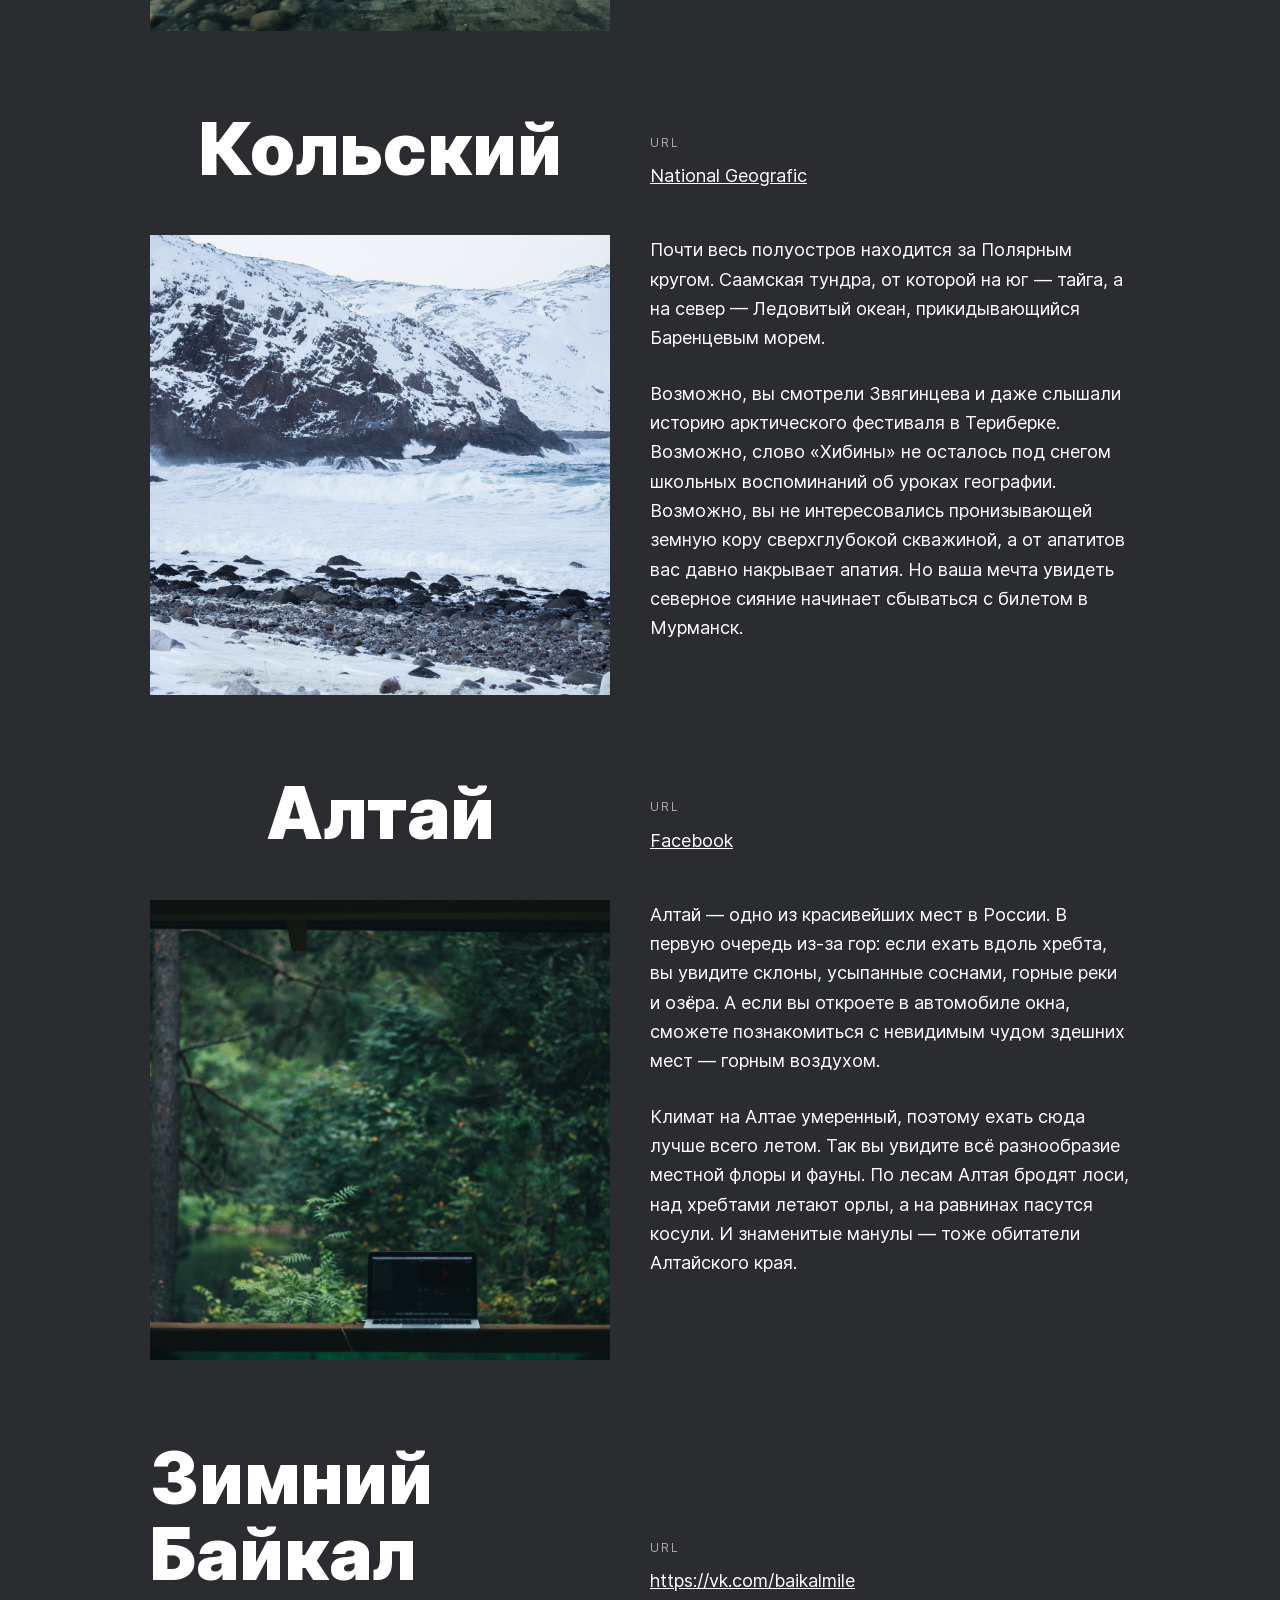
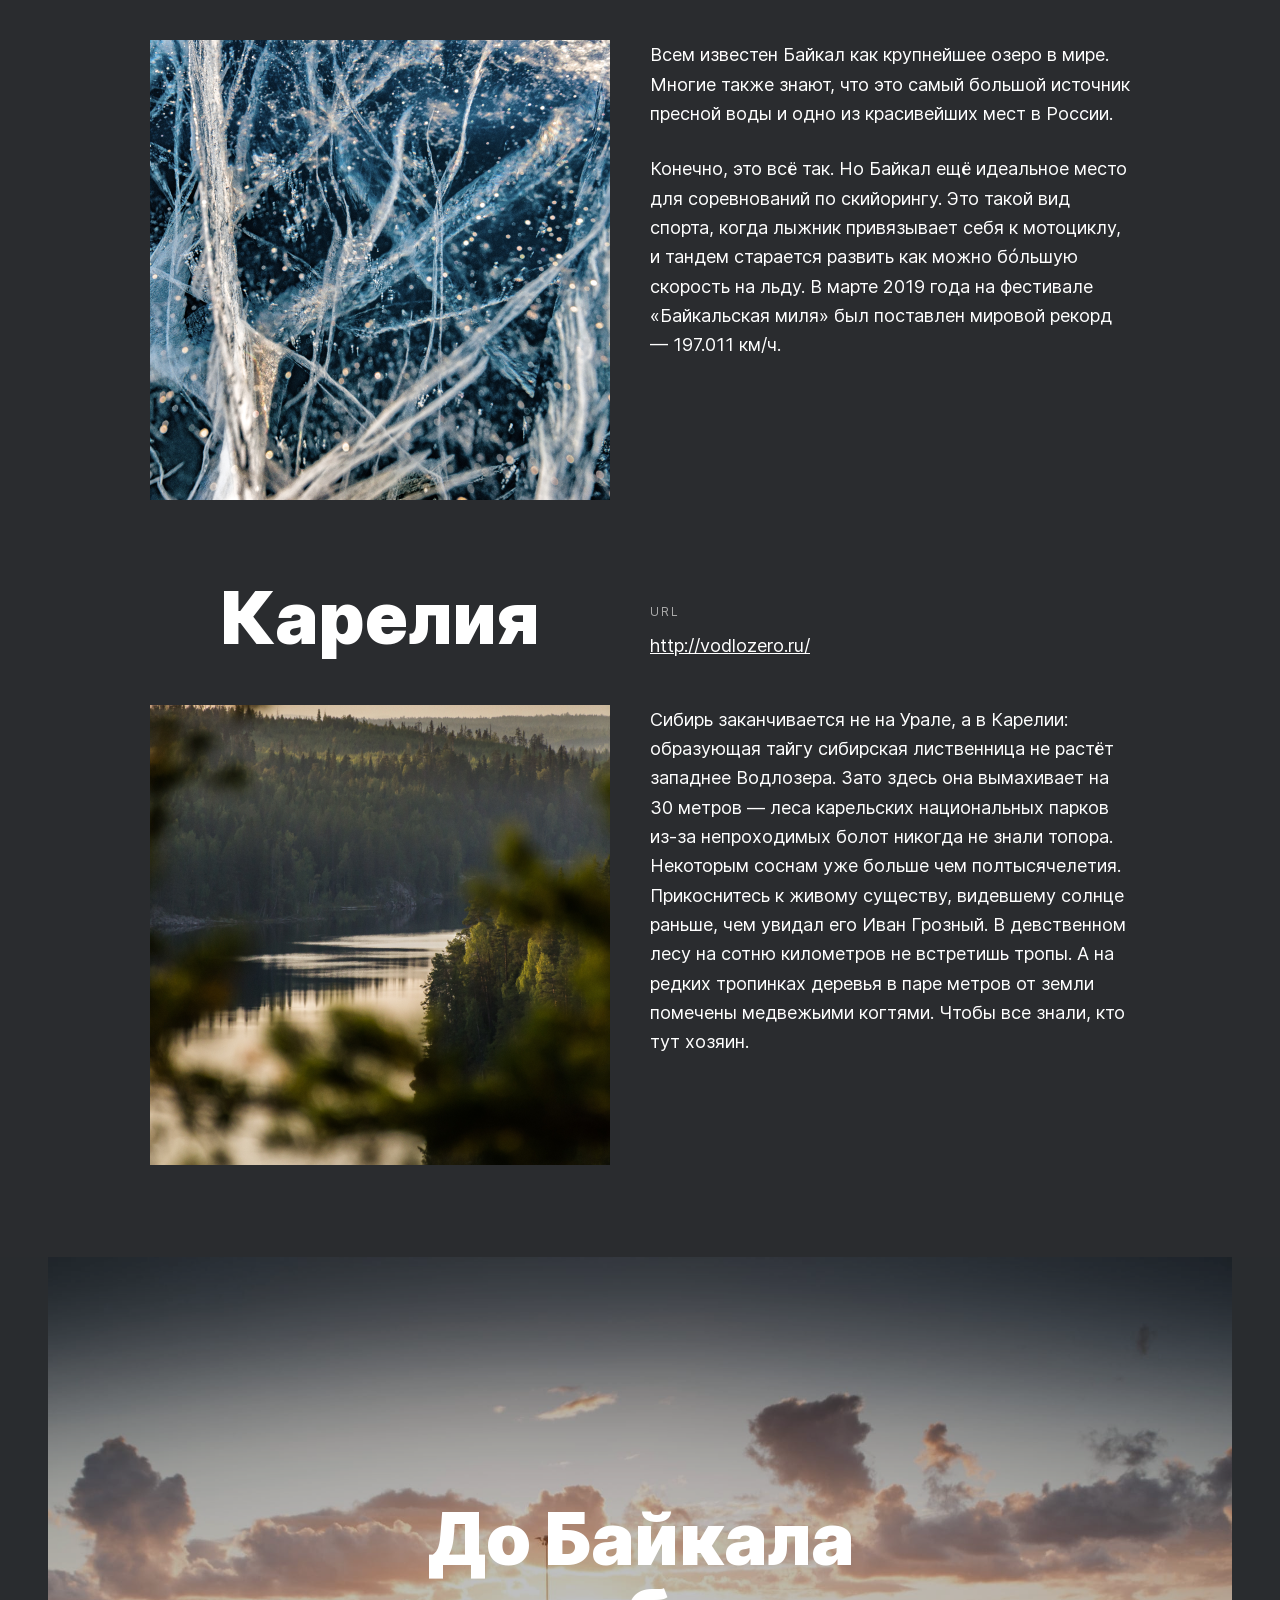
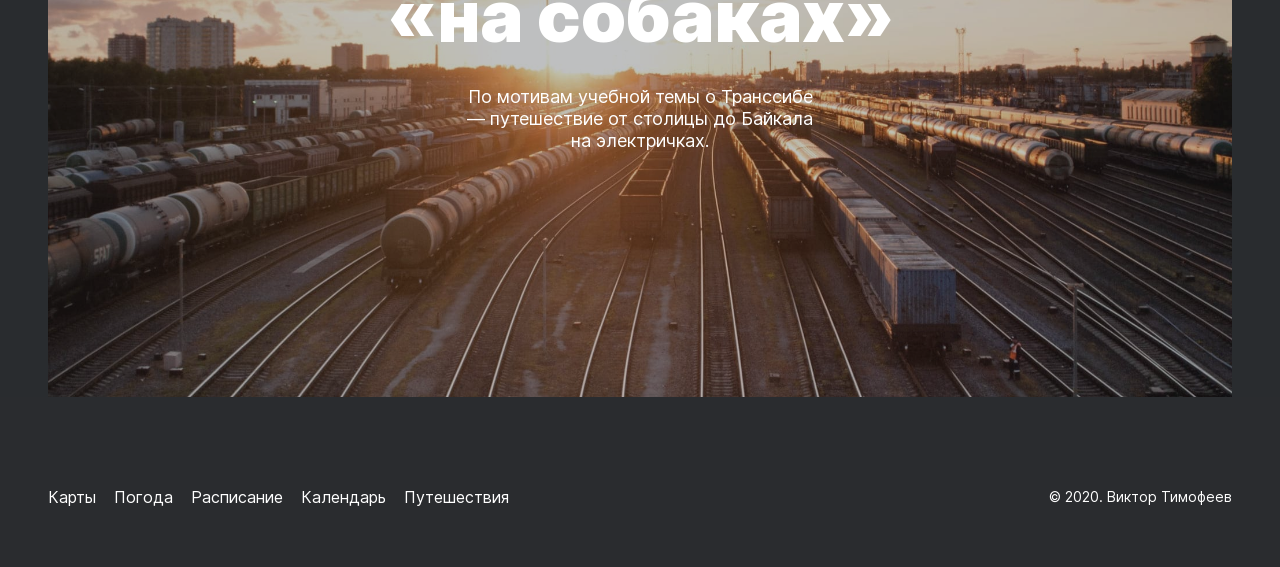
==== commit 82e79ee3: "version 1" ====
--- a/index.html
+++ b/index.html
@@ -20,20 +20,20 @@
       <a class="header__lang-link">Ru</a>
       <a class="header__lang-link">En</a>
     </div>
-
-
   </header>
 
   <main class="content page__content">
 
-    <div class="lead">
+    <content class="lead content__section">
       <h1 class="lead__title">Путешествия по России</h1>
       <p class="lead__subtitle">Настоящая страна не в выпусках новостей, а здесь.</p>
-      <div class="lead__image"> </div>
+      <div class="image-block">
+      <img class="lead__image" alt="" src="./images/lead-polka.jpg">
       <p class="lead__caption">Ваша полка - верхняя</p>
-    </div>
+      </div>
+    </content>
 
-    <section class="intro content__section">
+    <content class="intro content__section">
       <h2 class="intro__title">Чего мы там не видели?</h2>
       <p class="intro__text">По опросам ВЦИОМ, 95% россиян мечтают куда-нибудь поехать, но только 36% планируют
         провести
@@ -48,10 +48,10 @@
         Объектов культурного наследия ЮНЕСКО 16<br>
         Природных заповедников 105<br>
         Аэропортов 241</p>
-      </section>
+      </content>
 
 
-    <section class="photo-grid content__section">
+    <content class="photo-grid content__section">
       <img class="photo-grid__item" src="./images/grid-image.png" alt="" data-type="auto">
       <img class="photo-grid__item" src="./images/grid-image-1.png" alt="" data-type="auto">
       <img class="photo-grid__item" src="./images/grid-image-2.png" alt="" data-type="auto">
@@ -64,29 +64,26 @@
       <img class="photo-grid__item" src="./images/grid-image-9.png" alt="" data-type="auto">
       <img class="photo-grid__item" src="./images/grid-image-10.png" alt="" data-type="auto">
       <img class="photo-grid__item" src="./images/grid-image-11.png" alt="" data-type="auto">
-    </section>
+    </content>
 
-    <section class="places content__section">
-      <div class="place">
-
-        <div class="place__title">Куршская коса</div>
-        <div class="place__website">
-          <p class="website__url-heading">URL</p>
-          <a class="website__link" href="http://park-kosa.ru/">park-kosa.ru</a>
-        </div>
-        <img src="./images/places-kurshskaya-kosa.png" alt="" class="place__image">
-        <div class="place__paragraphs">
-          <p class="place__paragraph">Здесь, посреди лесов и песчаных дюн, вы сможете увидеть два водных горизонта —
-            спокойного Куршского залива с одной стороны и подёрнутого рябью волн Балтийского моря с другой. Уникальная
-            природная зона на краю российского анклава.</p>
-          <p class="place__paragraph">На этом Калининградская область не заканчивается. Для путешественника и
-            исследователя там же по соседству — самая западная точка России, Балтийская коса, — и немецкое наследие
-            россыпи небольших приморских городов. Атмосфера здешних мест исключает суету, окуная в спокойствие природы и
-            запах стального, прохладного моря.</p>
-        </div>
+    <content class="places content__section">
+      
+      <div class="place__title">Куршская коса</div>
+      <div class="place__website">
+        <p class="website__url-heading">URL</p>
+        <a class="website__link" href="http://park-kosa.ru/">park-kosa.ru</a>
       </div>
-
-      <div class="place">
+      <img src="./images/places-kurshskaya-kosa.png" alt="" class="place__image">
+      <div class="place__paragraphs">
+        <p class="place__paragraph">Здесь, посреди лесов и песчаных дюн, вы сможете увидеть два водных горизонта —
+          спокойного Куршского залива с одной стороны и подёрнутого рябью волн Балтийского моря с другой. Уникальная
+          природная зона на краю российского анклава.</p>
+        <p class="place__paragraph">На этом Калининградская область не заканчивается. Для путешественника и
+          исследователя там же по соседству — самая западная точка России, Балтийская коса, — и немецкое наследие
+          россыпи небольших приморских городов. Атмосфера здешних мест исключает суету, окуная в спокойствие природы и
+          запах стального, прохладного моря.</p>
+       </div>   
+      
         <div class="place__title">Кольский</div>
         <div class="place__website">
           <p class="website__url-heading">URL</p>
@@ -104,9 +101,7 @@
             накрывает апатия. Но ваша мечта увидеть северное сияние начинает сбываться с билетом
             в Мурманск.</p>
         </div>
-      </div>
-
-      <div class="place">
+      
         <div class="place__title">Алтай</div>
         <div class="place__website">
           <p class="website__url-heading">URL</p>
@@ -123,9 +118,7 @@
             разнообразие местной флоры и фауны. По лесам Алтая бродят лоси, над хребтами летают орлы, а на равнинах
             пасутся косули. И знаменитые манулы — тоже обитатели Алтайского края.</p>
         </div>
-      </div>
-
-      <div class="place">
+      
         <div class="place__title">Зимний Байкал</div>
         <div class="place__website">
           <p class="website__url-heading">URL</p>
@@ -133,18 +126,12 @@
         </div>
         <img src="./images/places-baikal.png" alt="" class="place__image">
         <div class="place__paragraphs">
-          <p class="place__paragraph">Всем известен Байкал как крупнейшее озеро
-            в мире. Многие также знают, что это самый большой источник пресной воды и одно из красивейших мест в России.
+          <p class="place__paragraph">Всем известен Байкал как крупнейшее озеро в мире. Многие также знают, что это самый большой источник пресной воды и одно из красивейших мест в России.
           </p>
-          <p class="place__paragraph">Конечно, это всё так. Но Байкал ещё идеальное место для соревнований по
-            скийорингу.
-            Это такой вид спорта, когда лыжник привязывает себя
-            к мотоциклу, и тандем старается развить как можно бóльшую скорость на льду. В марте 2019 года на фестивале
+          <p class="place__paragraph">Конечно, это всё так. Но Байкал ещё идеальное место для соревнований по скийорингу. Это такой вид спорта, когда лыжник привязывает себя к мотоциклу, и тандем старается развить как можно бóльшую скорость на льду. В марте 2019 года на фестивале
             «Байкальская миля» был поставлен мировой рекорд — 197.011 км/ч.</p>
         </div>
-      </div>
-
-      <div class="place">
+      
         <div class="place__title">Карелия</div>
         <div class="place__website">
           <p class="website__url-heading">URL</p>
@@ -159,17 +146,15 @@
             В девственном лесу на сотню километров не встретишь тропы. А на редких тропинках деревья
             в паре метров от земли помечены медвежьими когтями. Чтобы все знали, кто тут хозяин.</p>
         </div>
-      </div>
+    </content>
 
-    </section>
-
-    <section class="cover content__section">
+    <content class="cover content__section">
       <a href="#" target="_blank" class="cover__item">
         <p class="cover__title">До Байкала «на собаках»</p>
         <p class="cover__subtitle">По мотивам учебной темы о Транссибе — путешествие от столицы до Байкала на
           электричках.</p>
       </a>
-    </section>
+    </content>
 
   </main>
 
@@ -182,7 +167,6 @@
       <a class="footer__link" href="https://travel.yandex.ru">Путешествия</a>
     </div>
     <p class="footer__copyright">&copy; 2020. Виктор Тимофеев</p>
-
   </footer>
 
 
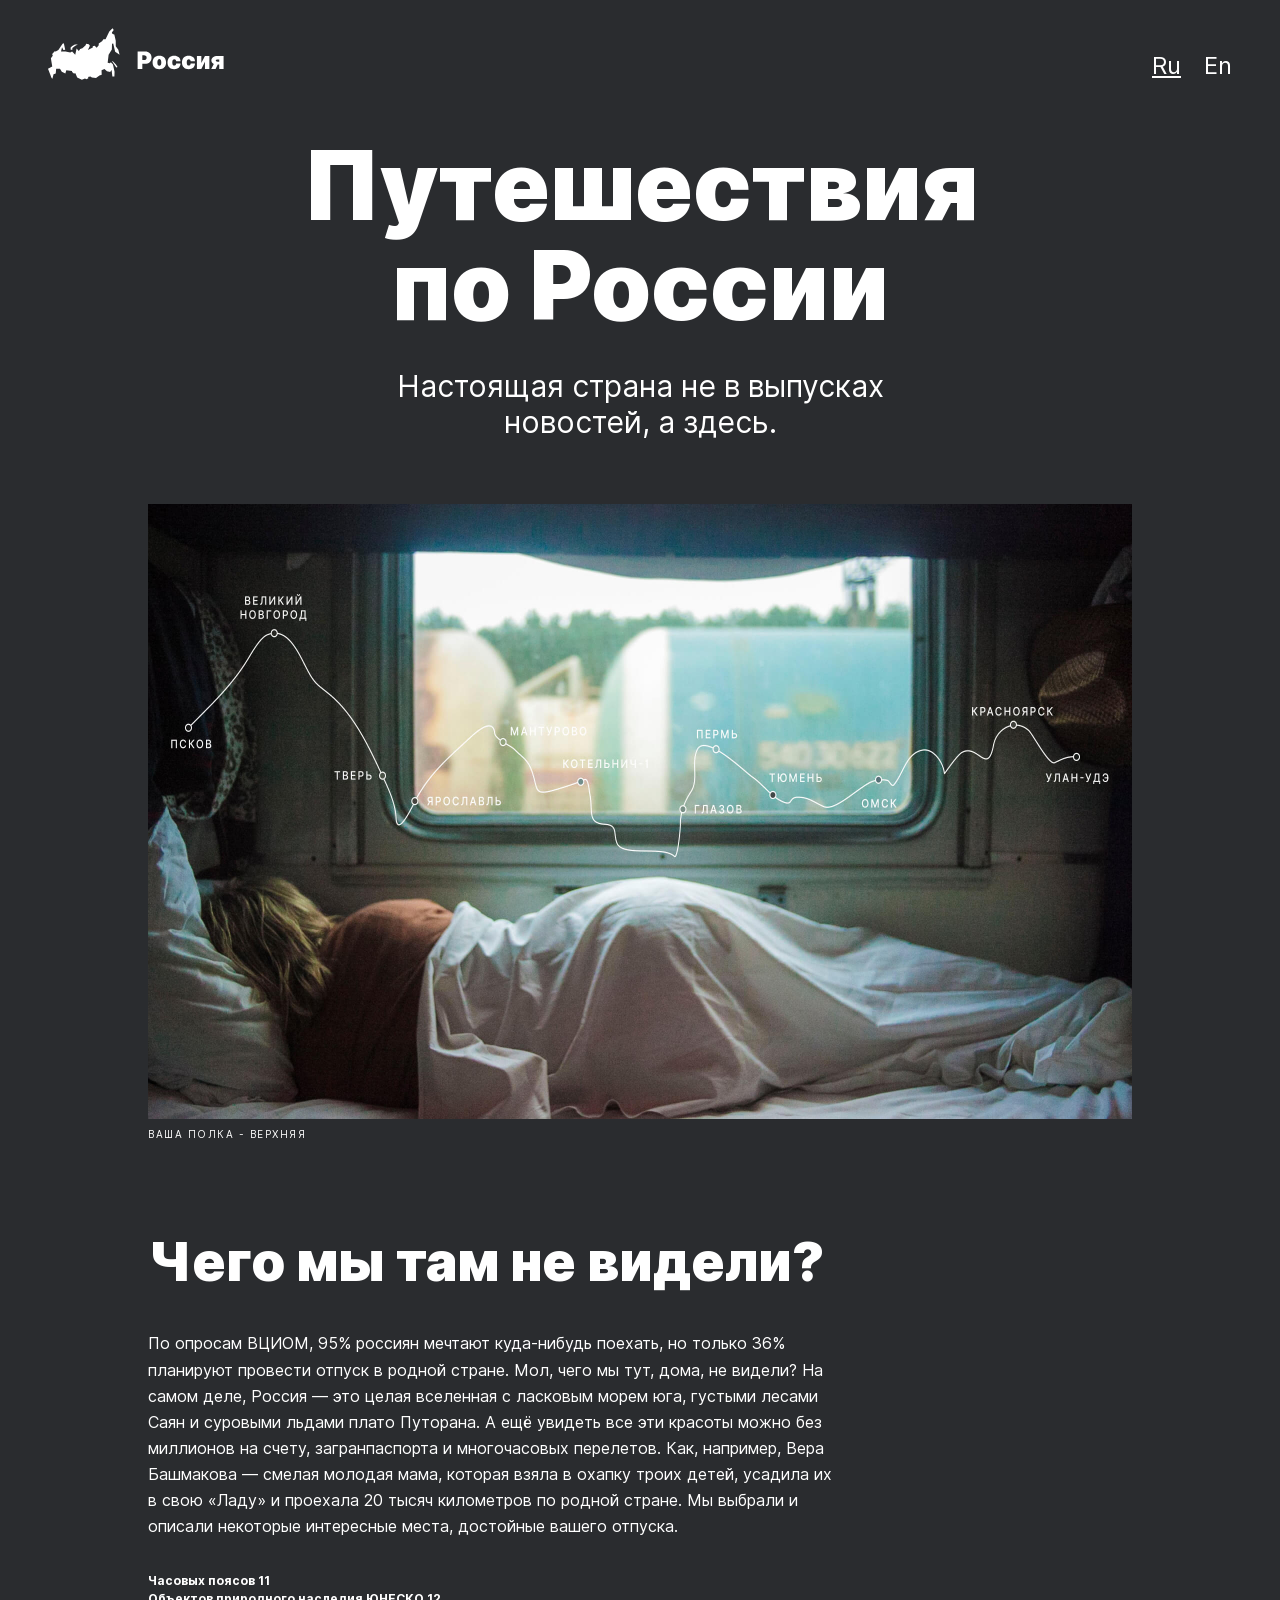
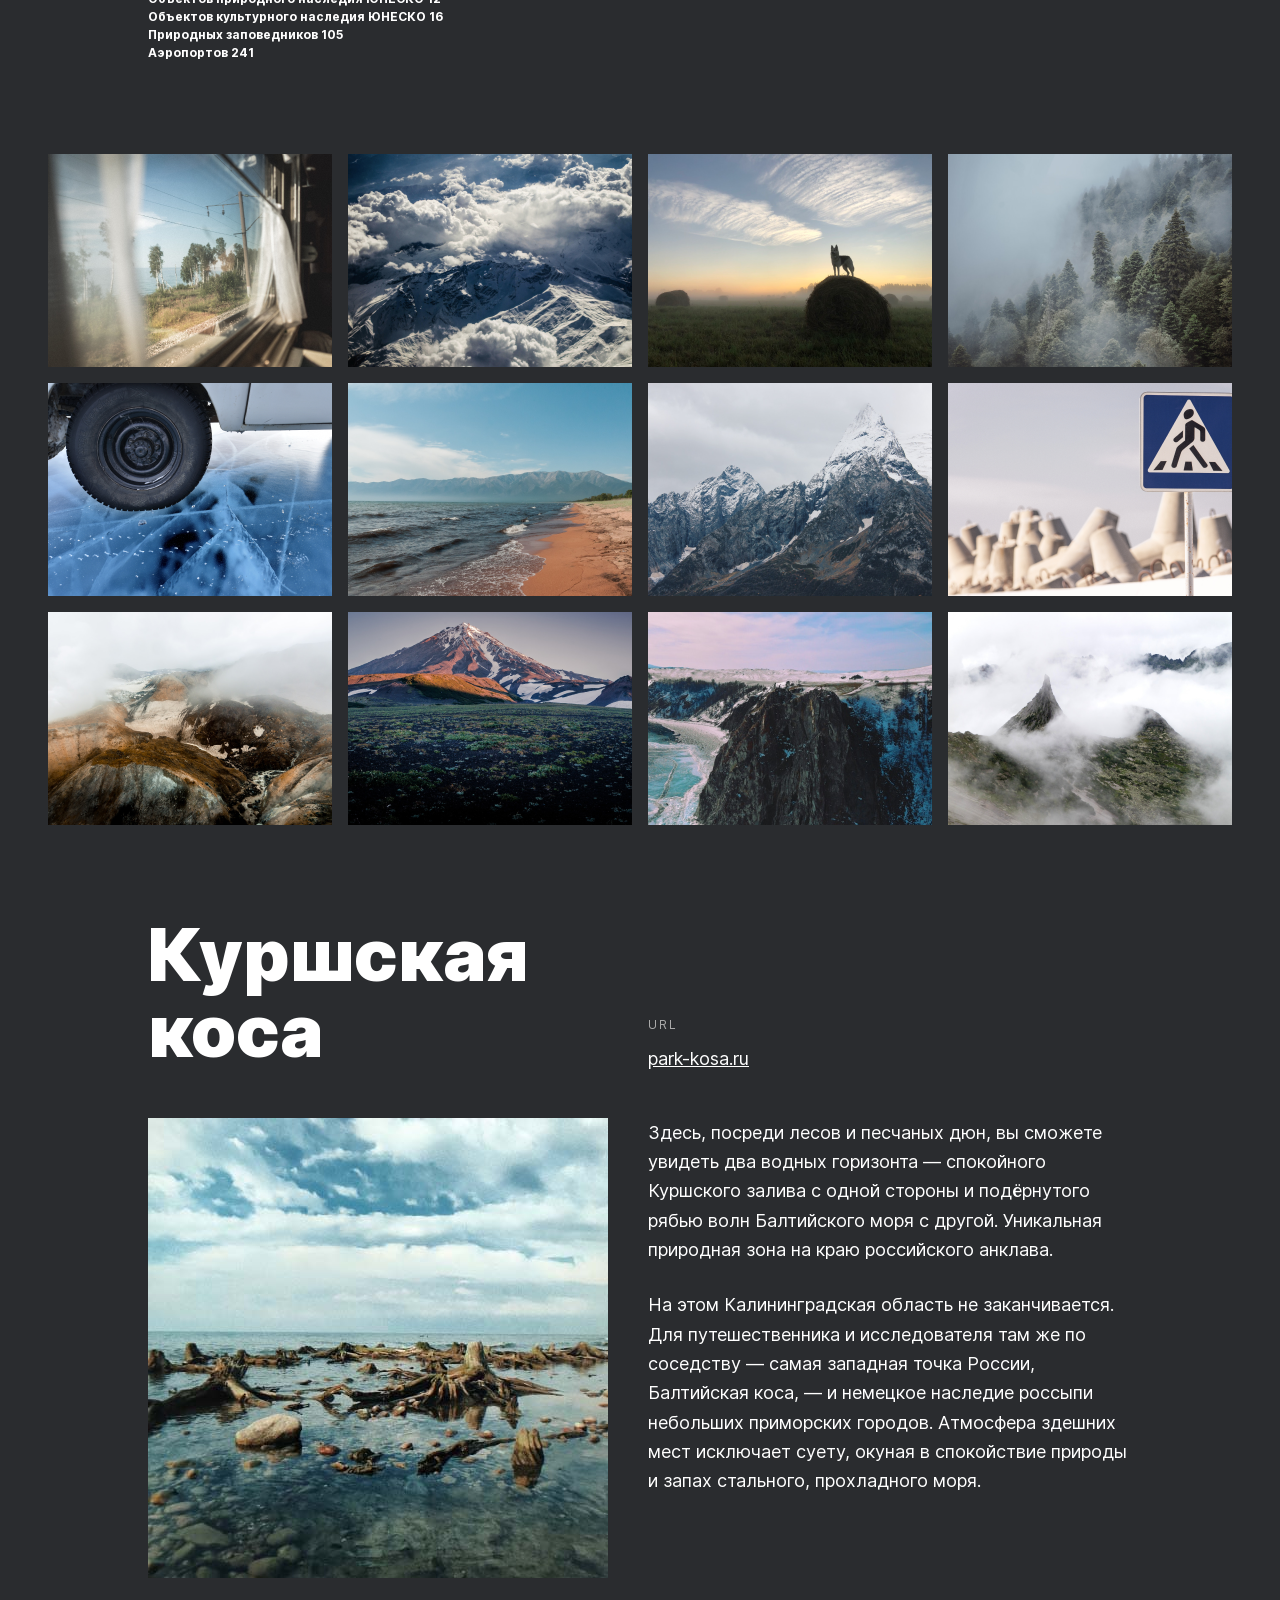
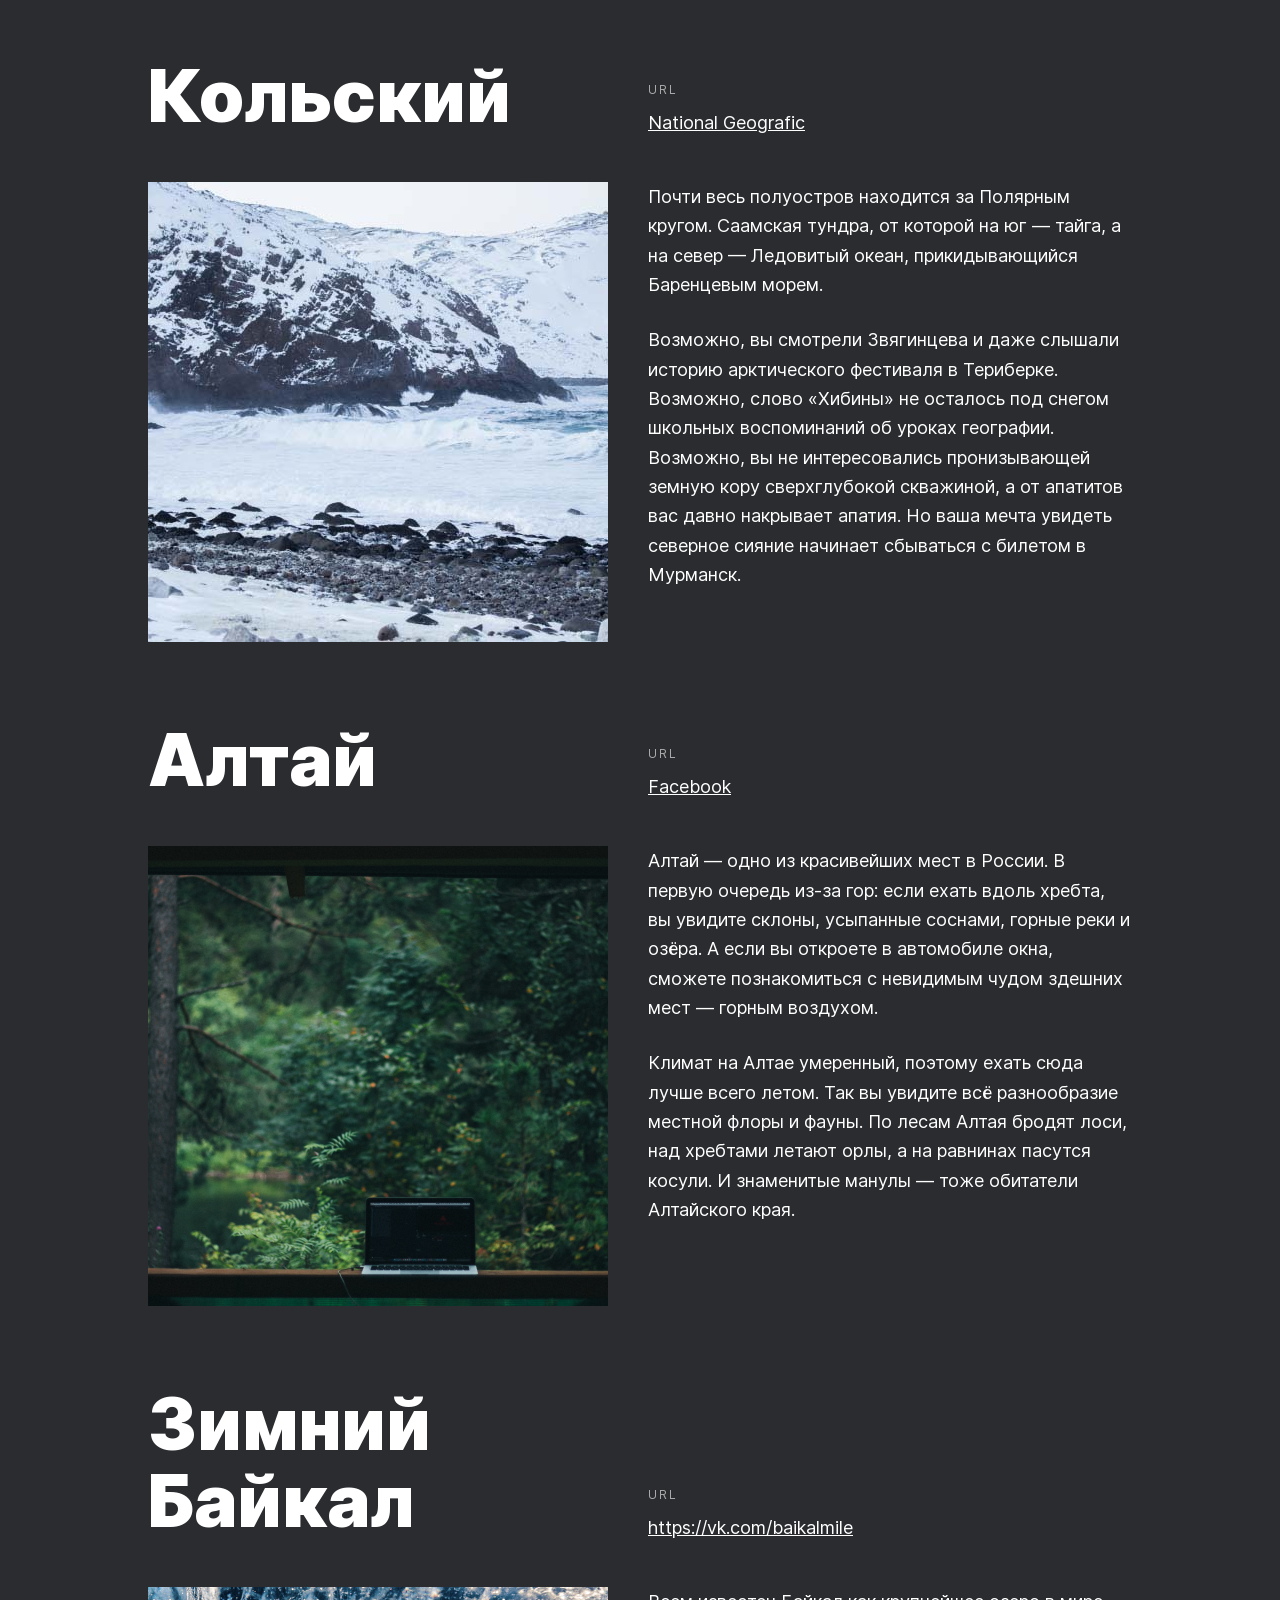
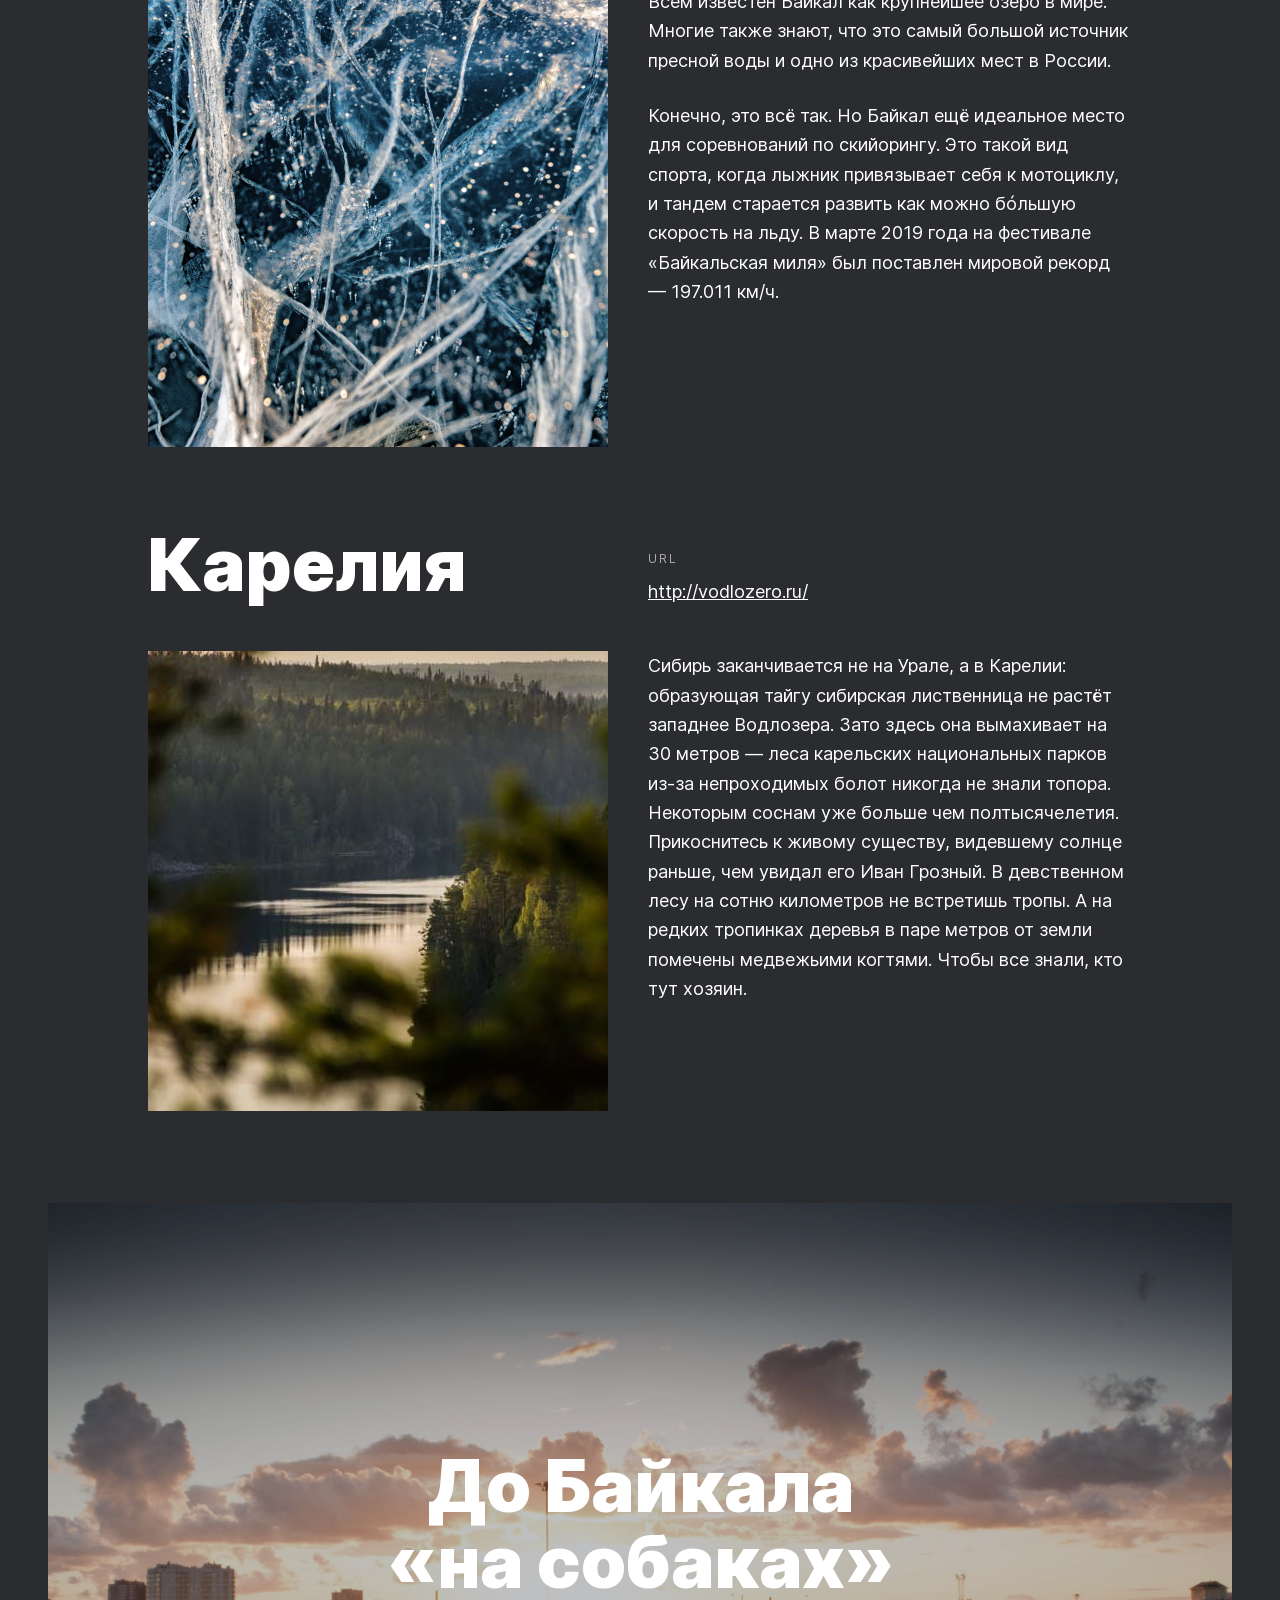
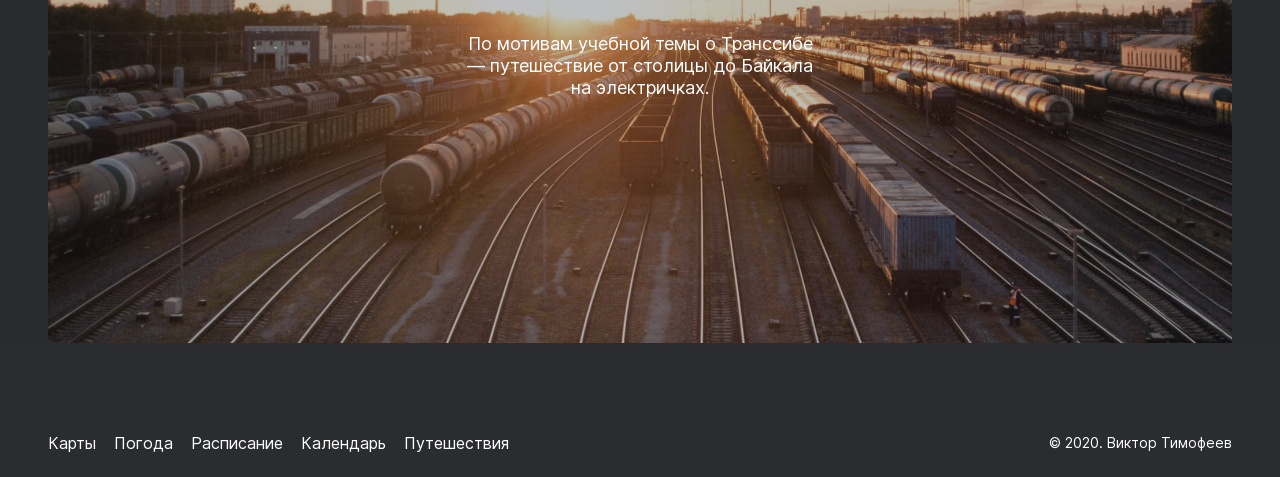
==== commit 25edd6a4: "first commit" ====
--- a/index.html
+++ b/index.html
@@ -5,8 +5,8 @@
   <meta charset="UTF-8">
   <meta name="viewport" content="width=device-width, initial-scale=1.0">
   <meta http-equiv="X-UA-Compatible" content="ie=edge">
-  <meta name="description" content="техники эффективного подхода к обучению">
-  <meta name="keywords" content="техники, обучение, Джош Кауфман, метод Фейнмана">
+  <meta name="description" content="рекомендации для поездок по России">
+  <meta name="keywords" content="Россия, туризм, Байкал, Сибирь, Карелия, Алтай">
   <meta name="author" content="Виктор Тимофеев">
   <title>Путешествия по России</title>
   <link rel="stylesheet" href="./pages/index.css">
@@ -17,24 +17,23 @@
   <header class="header">
     <div class="header__logo"></div>
     <div class="header__lang-links">
-      <a class="header__lang-link">Ru</a>
-      <a class="header__lang-link">En</a>
+      <a class="header__lang-link header__link-active" href="#">Ru</a>
+      <a class="header__lang-link" href="#">En</a>
     </div>
   </header>
 
   <main class="content page__content">
+    <section class="lead content__section">
+      <h1 class="lead__title">Путешествия по&nbsp;России</h1>
+      <p class="lead__subtitle">Настоящая страна не в выпусках новостей, а здесь.</p>
+      <figure class="lead__image-block">
+        <img class="lead__image" alt="Плацкартный вагон" src="./images/lead-polka.jpg">
+        <figcaption class="lead__caption">Ваша полка - верхняя</figcaption>
+      </figure>
+    </section>
 
-    <content class="lead content__section">
-      <h1 class="lead__title">Путешествия по России</h1>
-      <p class="lead__subtitle">Настоящая страна не в выпусках новостей, а здесь.</p>
-      <div class="image-block">
-      <img class="lead__image" alt="" src="./images/lead-polka.jpg">
-      <p class="lead__caption">Ваша полка - верхняя</p>
-      </div>
-    </content>
-
-    <content class="intro content__section">
-      <h2 class="intro__title">Чего мы там не видели?</h2>
+    <section class="intro content__section">
+      <h2 class="intro__title">Чего мы там не&nbsp;видели?</h2>
       <p class="intro__text">По опросам ВЦИОМ, 95% россиян мечтают куда-нибудь поехать, но только 36% планируют
         провести
         отпуск в родной стране. Мол, чего мы тут, дома, не видели? На самом деле, Россия — это целая вселенная с
@@ -43,54 +42,57 @@
         молодая
         мама, которая взяла в охапку троих детей, усадила их в свою «Ладу» и проехала 20 тысяч километров по родной
         стране. Мы выбрали и описали некоторые интересные места, достойные вашего отпуска.</p>
-      <p class="intro__list">Часовых поясов 11<br>
-        Объектов природного наследия ЮНЕСКО 12<br>
-        Объектов культурного наследия ЮНЕСКО 16<br>
-        Природных заповедников 105<br>
-        Аэропортов 241</p>
-      </content>
+      <ul class="intro__list">
+        <li>Часовых поясов <span class="intro__numbers">11</span></li>
+        <li>Объектов природного наследия ЮНЕСКО <span class="intro__numbers">12</span></li>
+        <li>Объектов культурного наследия ЮНЕСКО <span class="intro__numbers">16</span></li>
+        <li>Природных заповедников <span class="intro__numbers">105</span></li>
+        <li>Аэропортов <span class="intro__numbers">241</span></li>
+      </ul>
+    </section>
 
+    <section class="photo-grid content__section">
+      <img class="photo-grid__item" src="./images/grid-image.png" alt="Поезд" data-type="auto">
+      <img class="photo-grid__item" src="./images/grid-image-1.png" alt="Облака" data-type="auto">
+      <img class="photo-grid__item" src="./images/grid-image-2.png" alt="Волк" data-type="auto">
+      <img class="photo-grid__item" src="./images/grid-image-3.png" alt="Ели" data-type="auto">
+      <img class="photo-grid__item" src="./images/grid-image-4.png" alt="Лёд" data-type="auto">
+      <img class="photo-grid__item" src="./images/grid-image-5.png" alt="Побережье" data-type="auto">
+      <img class="photo-grid__item" src="./images/grid-image-6.png" alt="Горы" data-type="auto">
+      <img class="photo-grid__item" src="./images/grid-image-7.png" alt="Дорожный знак" data-type="auto">
+      <img class="photo-grid__item" src="./images/grid-image-8.png" alt="На высоте" data-type="auto">
+      <img class="photo-grid__item" src="./images/grid-image-9.png" alt="Пейзаж" data-type="auto">
+      <img class="photo-grid__item" src="./images/grid-image-10.png" alt="Простор" data-type="auto">
+      <img class="photo-grid__item" src="./images/grid-image-11.png" alt="В облаках" data-type="auto">
+    </section>
 
-    <content class="photo-grid content__section">
-      <img class="photo-grid__item" src="./images/grid-image.png" alt="" data-type="auto">
-      <img class="photo-grid__item" src="./images/grid-image-1.png" alt="" data-type="auto">
-      <img class="photo-grid__item" src="./images/grid-image-2.png" alt="" data-type="auto">
-      <img class="photo-grid__item" src="./images/grid-image-3.png" alt="" data-type="auto">
-      <img class="photo-grid__item" src="./images/grid-image-4.png" alt="" data-type="auto">
-      <img class="photo-grid__item" src="./images/grid-image-5.png" alt="" data-type="auto">
-      <img class="photo-grid__item" src="./images/grid-image-6.png" alt="" data-type="auto">
-      <img class="photo-grid__item" src="./images/grid-image-7.png" alt="" data-type="auto">
-      <img class="photo-grid__item" src="./images/grid-image-8.png" alt="" data-type="auto">
-      <img class="photo-grid__item" src="./images/grid-image-9.png" alt="" data-type="auto">
-      <img class="photo-grid__item" src="./images/grid-image-10.png" alt="" data-type="auto">
-      <img class="photo-grid__item" src="./images/grid-image-11.png" alt="" data-type="auto">
-    </content>
-
-    <content class="places content__section">
-      
-      <div class="place__title">Куршская коса</div>
-      <div class="place__website">
-        <p class="website__url-heading">URL</p>
-        <a class="website__link" href="http://park-kosa.ru/">park-kosa.ru</a>
-      </div>
-      <img src="./images/places-kurshskaya-kosa.png" alt="" class="place__image">
-      <div class="place__paragraphs">
-        <p class="place__paragraph">Здесь, посреди лесов и песчаных дюн, вы сможете увидеть два водных горизонта —
-          спокойного Куршского залива с одной стороны и подёрнутого рябью волн Балтийского моря с другой. Уникальная
-          природная зона на краю российского анклава.</p>
-        <p class="place__paragraph">На этом Калининградская область не заканчивается. Для путешественника и
-          исследователя там же по соседству — самая западная точка России, Балтийская коса, — и немецкое наследие
-          россыпи небольших приморских городов. Атмосфера здешних мест исключает суету, окуная в спокойствие природы и
-          запах стального, прохладного моря.</p>
-       </div>   
-      
+    <section class="places content__section">
+      <article class="place">
+        <h2 class="place__title">Куршская коса</h2>
+        <div class="place__website">
+          <p class="place__url-heading">URL</p>
+          <a class="place__link" href="http://park-kosa.ru/" target="_blank">park-kosa.ru</a>
+        </div>
+        <img src="./images/places-kurshskaya-kosa.jpg" alt="Куршская коса" class="place__image">
+        <div class="place__paragraphs">
+          <p class="place__paragraph">Здесь, посреди лесов и песчаных дюн, вы сможете увидеть два водных горизонта —
+            спокойного Куршского залива с одной стороны и подёрнутого рябью волн Балтийского моря с другой. Уникальная
+            природная зона на краю российского анклава.</p>
+          <p class="place__paragraph">На этом Калининградская область не заканчивается. Для путешественника и
+            исследователя там же по соседству — самая западная точка России, Балтийская коса, — и немецкое наследие
+            россыпи небольших приморских городов. Атмосфера здешних мест исключает суету, окуная в спокойствие природы и
+            запах стального, прохладного моря.</p>
+        </div>
+      </article>
+      <article class="place">
         <div class="place__title">Кольский</div>
         <div class="place__website">
-          <p class="website__url-heading">URL</p>
-          <a class="website__link" href="https://yourshot.nationalgeographic.com/photos/?keywords=kolskiy">National
+          <p class="place__url-heading">URL</p>
+          <a class="place__link" href="https://yourshot.nationalgeographic.com/photos/?keywords=kolskiy"
+            target="_blank">National
             Geografic</a>
         </div>
-        <img src="./images/places-kolsky.png" alt="" class="place__image">
+        <img src="./images/places-kolsky.jpg" alt="Кольский полуостров" class="place__image">
         <div class="place__paragraphs">
           <p class="place__paragraph">Почти весь полуостров находится за Полярным кругом. Саамская тундра, от которой на
             юг —
@@ -101,13 +103,15 @@
             накрывает апатия. Но ваша мечта увидеть северное сияние начинает сбываться с билетом
             в Мурманск.</p>
         </div>
-      
+      </article>
+      <article class="place">
         <div class="place__title">Алтай</div>
         <div class="place__website">
-          <p class="website__url-heading">URL</p>
-          <a class="website__link" href="https://www.facebook.com/vera.bashmakova/posts/10156011613718822">Facebook</a>
+          <p class="place__url-heading">URL</p>
+          <a class="place__link" href="https://www.facebook.com/vera.bashmakova/posts/10156011613718822"
+            target="_blank">Facebook</a>
         </div>
-        <img src="./images/places-altay.png" alt="" class="place__image">
+        <img src="./images/places-altay.png" alt="Алтай" class="place__image">
         <div class="place__paragraphs">
           <p class="place__paragraph">Алтай — одно из красивейших мест в России.
             В первую очередь из-за гор: если ехать вдоль хребта, вы увидите склоны, усыпанные соснами, горные реки и
@@ -118,26 +122,34 @@
             разнообразие местной флоры и фауны. По лесам Алтая бродят лоси, над хребтами летают орлы, а на равнинах
             пасутся косули. И знаменитые манулы — тоже обитатели Алтайского края.</p>
         </div>
-      
+      </article>
+      <article class="place">
         <div class="place__title">Зимний Байкал</div>
         <div class="place__website">
-          <p class="website__url-heading">URL</p>
-          <a class="website__link" href="https://vk.com/baikalmile">https://vk.com/baikalmile</a>
+          <p class="place__url-heading">URL</p>
+          <a class="place__link" href="https://vk.com/baikalmile" target="_blank">https://vk.com/baikalmile</a>
         </div>
-        <img src="./images/places-baikal.png" alt="" class="place__image">
+        <img src="./images/places-baikal.png" alt="Байкал" class="place__image">
         <div class="place__paragraphs">
-          <p class="place__paragraph">Всем известен Байкал как крупнейшее озеро в мире. Многие также знают, что это самый большой источник пресной воды и одно из красивейших мест в России.
+          <p class="place__paragraph">Всем известен Байкал как крупнейшее озеро в мире. Многие также знают, что это
+            самый
+            большой источник пресной воды и одно из красивейших мест в России.
           </p>
-          <p class="place__paragraph">Конечно, это всё так. Но Байкал ещё идеальное место для соревнований по скийорингу. Это такой вид спорта, когда лыжник привязывает себя к мотоциклу, и тандем старается развить как можно бóльшую скорость на льду. В марте 2019 года на фестивале
+          <p class="place__paragraph">Конечно, это всё так. Но Байкал ещё идеальное место для соревнований по
+            скийорингу.
+            Это такой вид спорта, когда лыжник привязывает себя к мотоциклу, и тандем старается развить как можно
+            бóльшую
+            скорость на льду. В марте 2019 года на фестивале
             «Байкальская миля» был поставлен мировой рекорд — 197.011 км/ч.</p>
         </div>
-      
+      </article>
+      <article class="place">
         <div class="place__title">Карелия</div>
         <div class="place__website">
-          <p class="website__url-heading">URL</p>
-          <a class="website__link" href="http://vodlozero.ru/">http://vodlozero.ru/</a>
+          <p class="place__url-heading">URL</p>
+          <a class="place__link" href="http://vodlozero.ru/" target="_blank">http://vodlozero.ru/</a>
         </div>
-        <img src="./images/places-kareliya.png" alt="" class="place__image">
+        <img src="./images/places-kareliya.jpg" alt="Карелия" class="place__image">
         <div class="place__paragraphs">
           <p class="place__paragraph">Сибирь заканчивается не на Урале, а в Карелии: образующая тайгу сибирская
             лиственница не растёт западнее Водлозера. Зато здесь она вымахивает на 30 метров — леса карельских
@@ -146,32 +158,28 @@
             В девственном лесу на сотню километров не встретишь тропы. А на редких тропинках деревья
             в паре метров от земли помечены медвежьими когтями. Чтобы все знали, кто тут хозяин.</p>
         </div>
-    </content>
+      </article>
+    </section>
 
-    <content class="cover content__section">
-      <a href="#" target="_blank" class="cover__item">
-        <p class="cover__title">До Байкала «на собаках»</p>
+    <section class="cover content__section">
+      <a href="https://stampsy.com/na-elektrichkakh-do-baikala" target="_blank" class="cover__item">
+        <h2 class="cover__title">До Байкала «на&nbsp;собаках»</h2>
         <p class="cover__subtitle">По мотивам учебной темы о Транссибе — путешествие от столицы до Байкала на
           электричках.</p>
       </a>
-    </content>
-
+    </section>
   </main>
 
   <footer class="footer">
-    <div class="footer__links">
-      <a class="footer__link" href="https://yandex.ru/maps">Карты</a>
-      <a class="footer__link" href="https://yandex.ru/pogoda">Погода</a>
-      <a class="footer__link" href="https://rasp.yandex.ru">Расписание</a>
-      <a class="footer__link" href="https://calendar.yandex.ru">Календарь</a>
-      <a class="footer__link" href="https://travel.yandex.ru">Путешествия</a>
-    </div>
-    <p class="footer__copyright">&copy; 2020. Виктор Тимофеев</p>
+    <nav class="footer__links">
+      <a class="footer__link" href="https://yandex.ru/maps" target="_blank">Карты</a>
+      <a class="footer__link" href="https://yandex.ru/pogoda" target="_blank">Погода</a>
+      <a class="footer__link" href="https://rasp.yandex.ru" target="_blank">Расписание</a>
+      <a class="footer__link" href="https://calendar.yandex.ru" target="_blank">Календарь</a>
+      <a class="footer__link" href="https://travel.yandex.ru" target="_blank">Путешествия</a>
+    </nav>
+    <p class="footer__copyright">&copy;&nbsp;2020.&nbsp;Виктор&nbsp;Тимофеев</p>
   </footer>
-
-
-
-
 
 </body>
 
--- a/pages/index.css
+++ b/pages/index.css
@@ -2,31 +2,32 @@
 @import url(../vendor/fonts/fonts.css);
 @import url(../blocks/page/page.css);
 @import url(../blocks/page/__content/page__content.css);
-@import url(../blocks/content/);
 @import url(../blocks/content/__section/content__section.css);
 @import url(../blocks/header/header.css);
 @import url(../blocks/header/__logo/header__logo.css);
 @import url(../blocks/header/__lang-links/header__lang-links.css);
 @import url(../blocks/header/__lang-link/header__lang-link.css);
+@import url(../blocks/header/__link-active/header__link-active.css);
 @import url(../blocks/lead/lead.css);
 @import url(../blocks/lead/__title/lead__title.css);
 @import url(../blocks/lead/__subtitle/lead__subtitle.css);
+@import url(../blocks/lead/__image-block/lead__image-block.css);
 @import url(../blocks/lead/__image/lead__image.css);
 @import url(../blocks/lead/__caption/lead__caption.css);
-@import url(../blocks/lead/__group4/lead__group4.css);
 @import url(../blocks/intro/intro.css);
 @import url(../blocks/intro/__title/intro__title.css);
 @import url(../blocks/intro/__text/intro__text.css);
 @import url(../blocks/intro/__list/intro__list.css);
+@import url(../blocks/intro/_numbers/intro__numbers.css);
 @import url(../blocks/photo-grid/photo-grid.css);
-@import url(../blocks/photo-grid/photo-grid__item/photo-grid__item.css);
+@import url(../blocks/photo-grid/__item/photo-grid__item.css);
 @import url(../blocks/places/places.css);
 @import url(../blocks/place/place.css);
 @import url(../blocks/place/__title/place__title.css);
 @import url(../blocks/place/__image/place__image.css);
 @import url(../blocks/place/__website/place__website.css);
-@import url(../blocks/place/__website/__url-heading/website__url-heading.css);
-@import url(../blocks/place/__website/__link/website__link.css);
+@import url(../blocks/place/__url-heading/place__url-heading.css);
+@import url(../blocks/place/__link/place__link.css);
 @import url(../blocks/place/__paragraphs/place__paragraphs.css);
 @import url(../blocks/place/__paragraph/place__paragraph.css);
 @import url(../blocks/cover/cover.css);
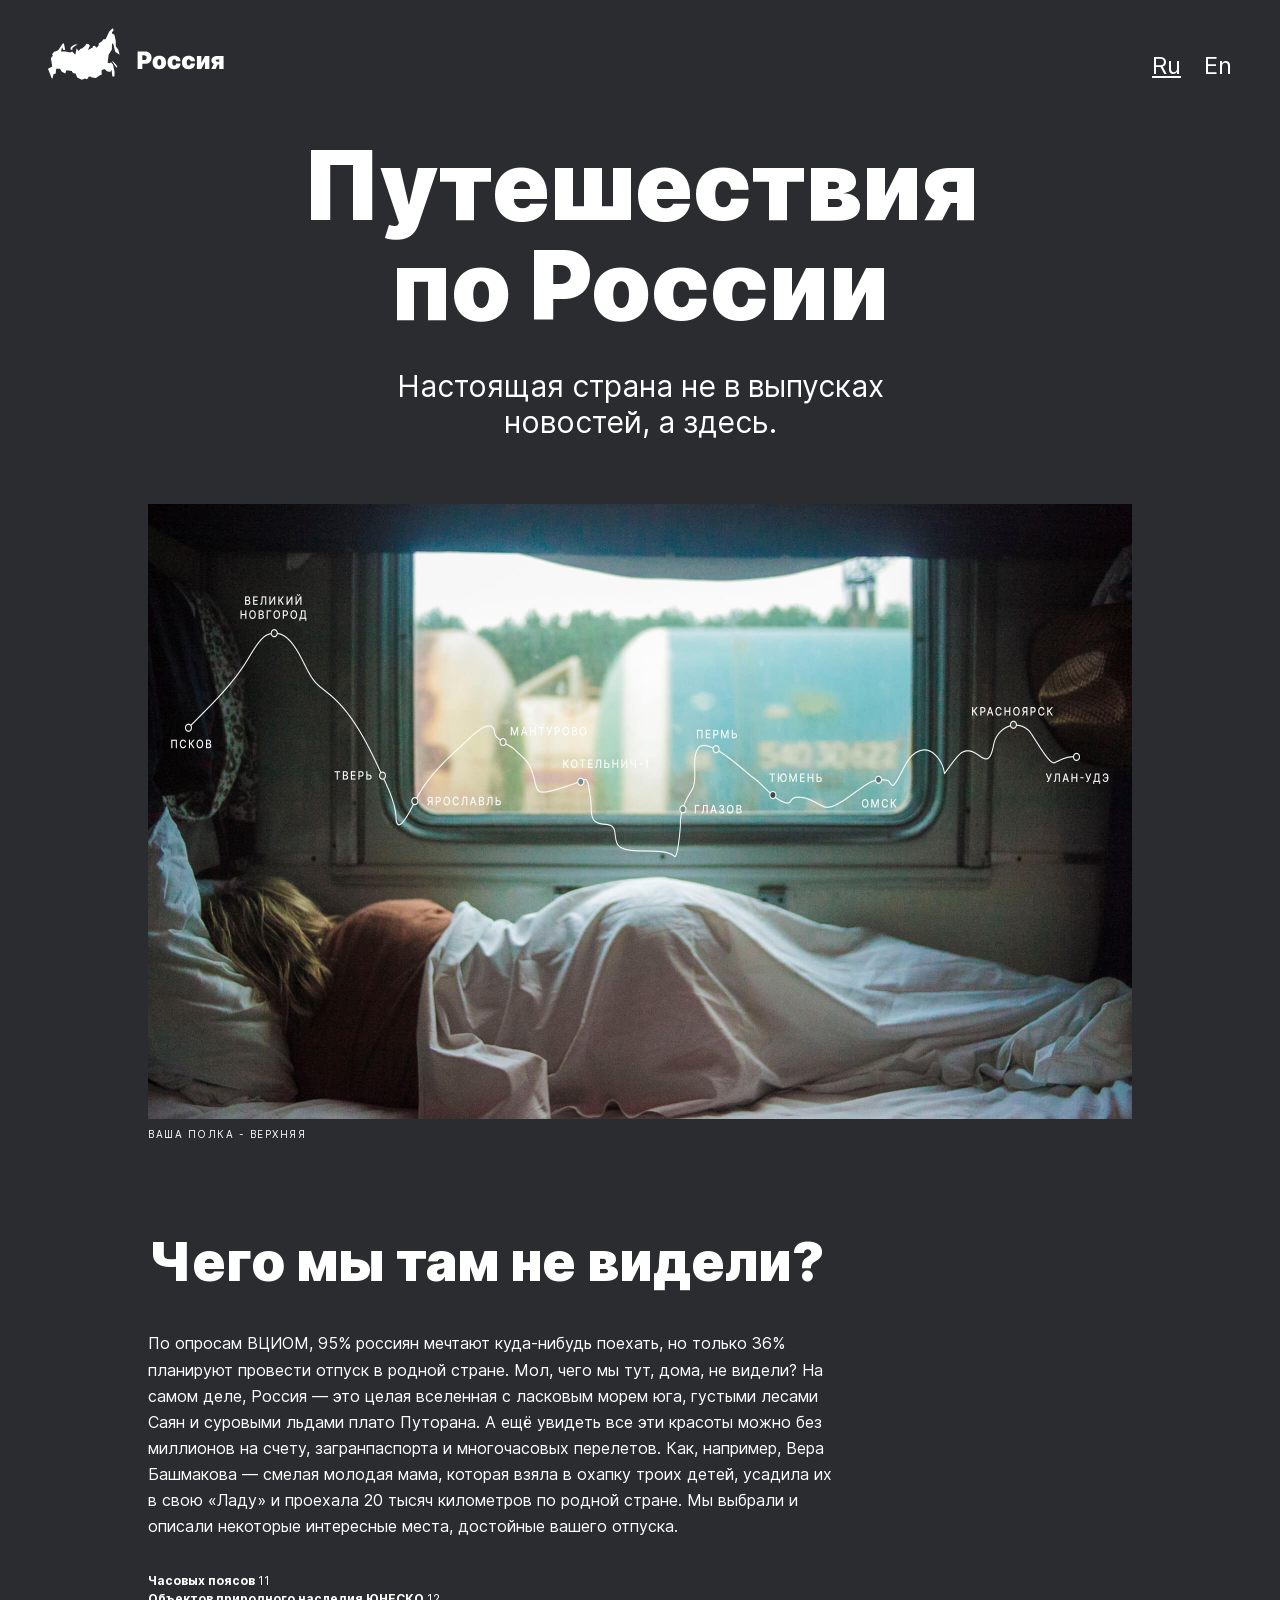
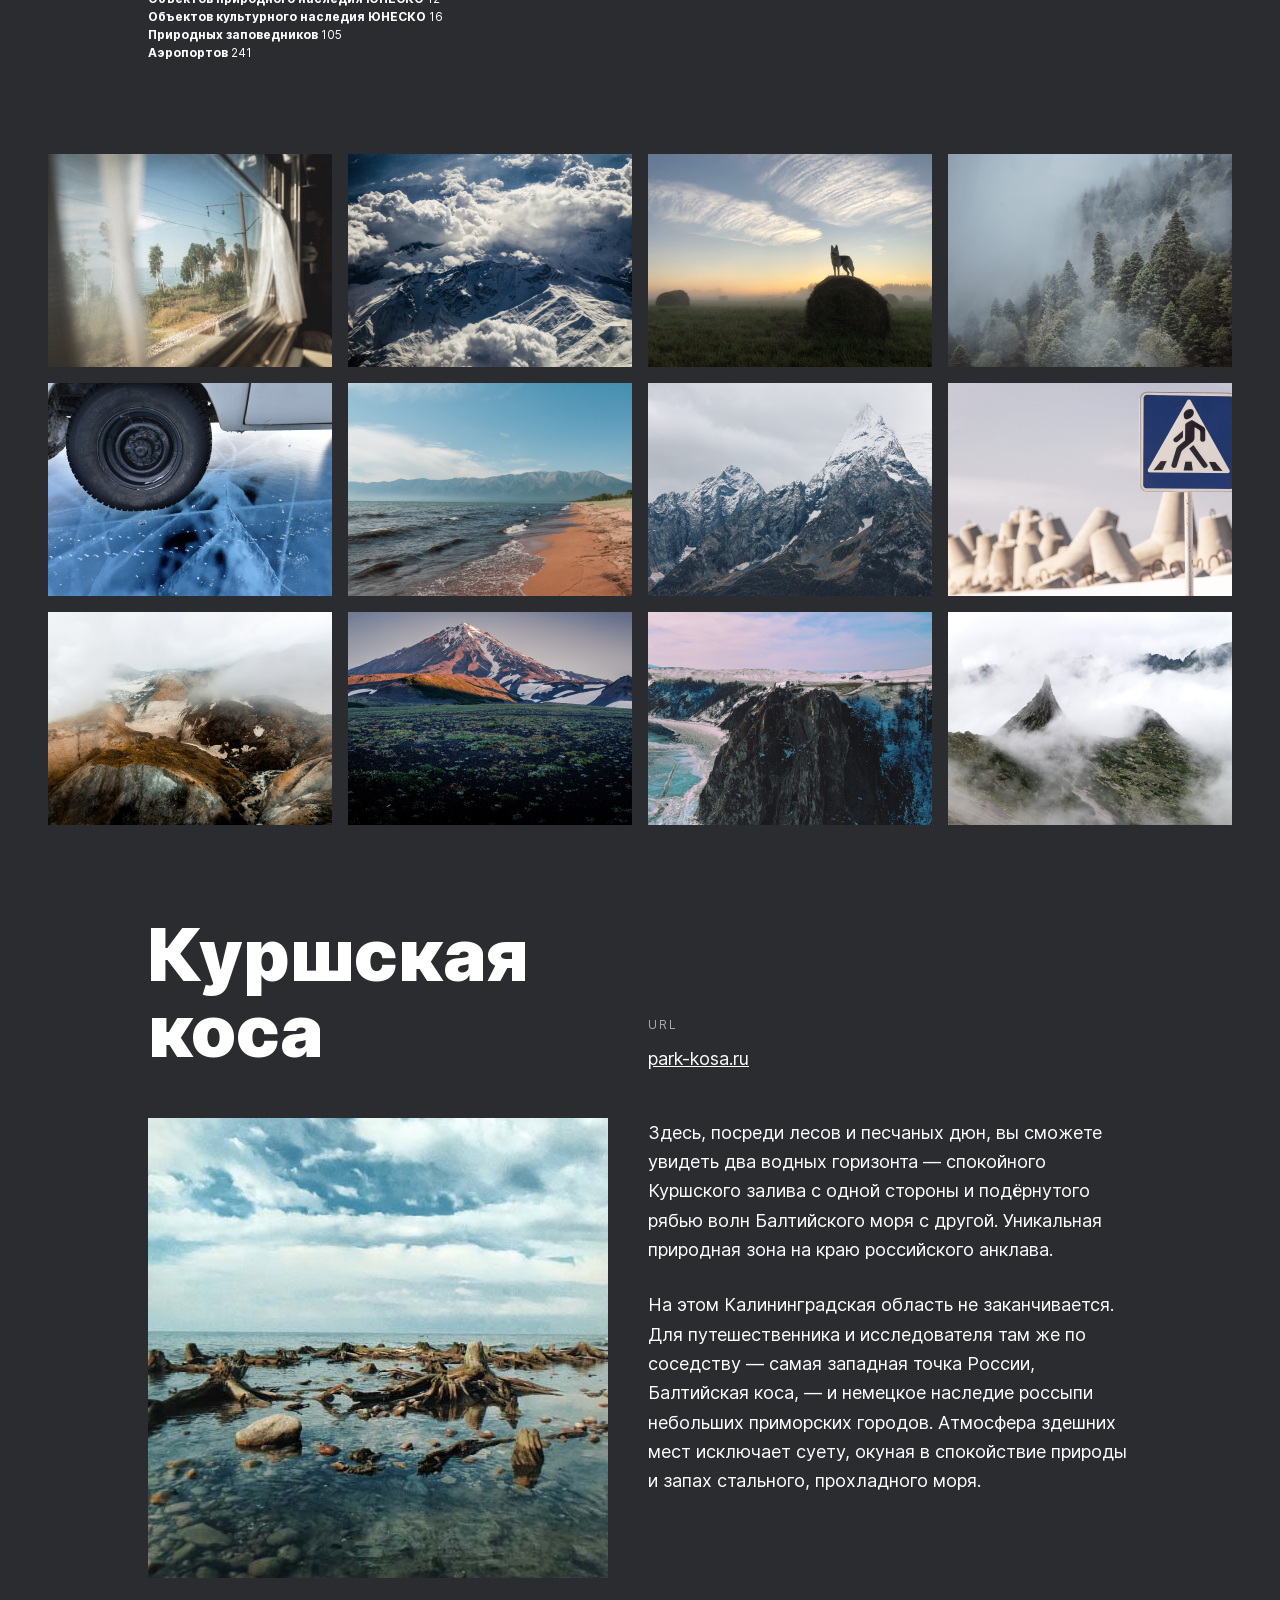
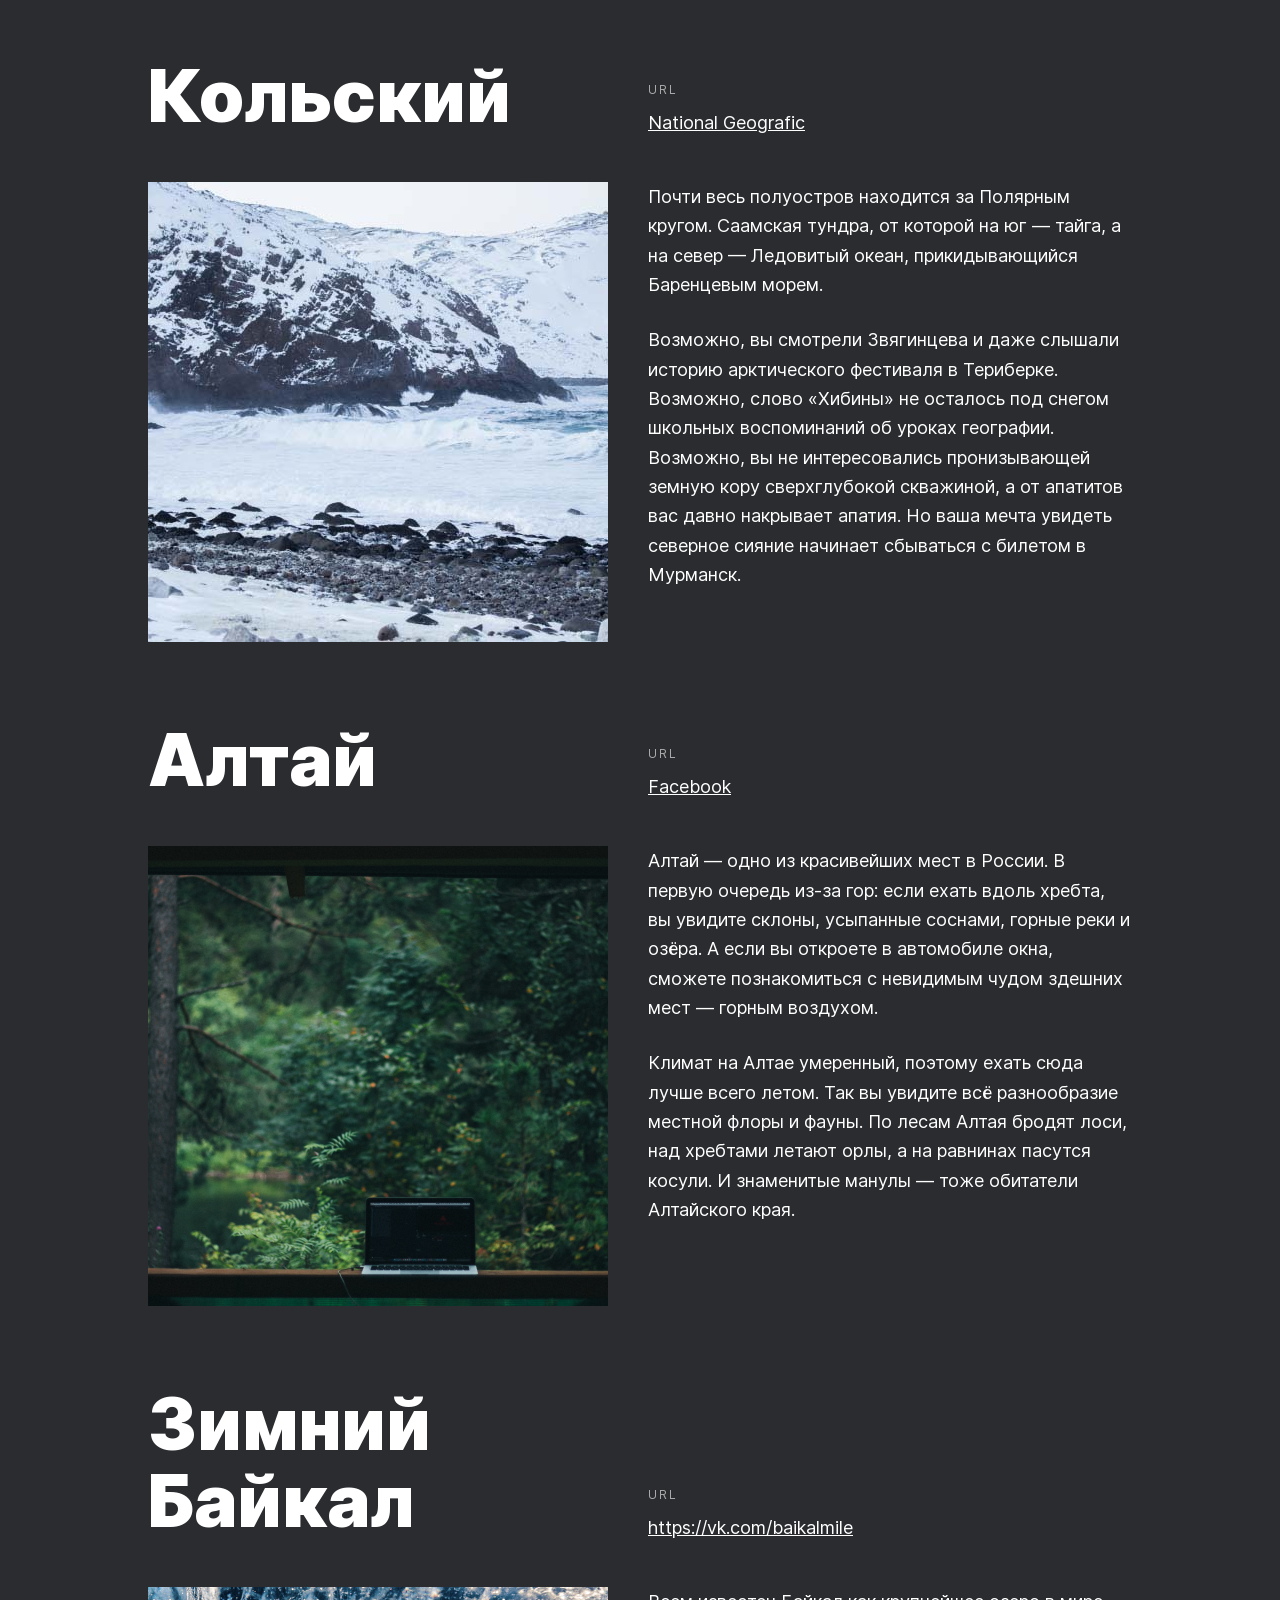
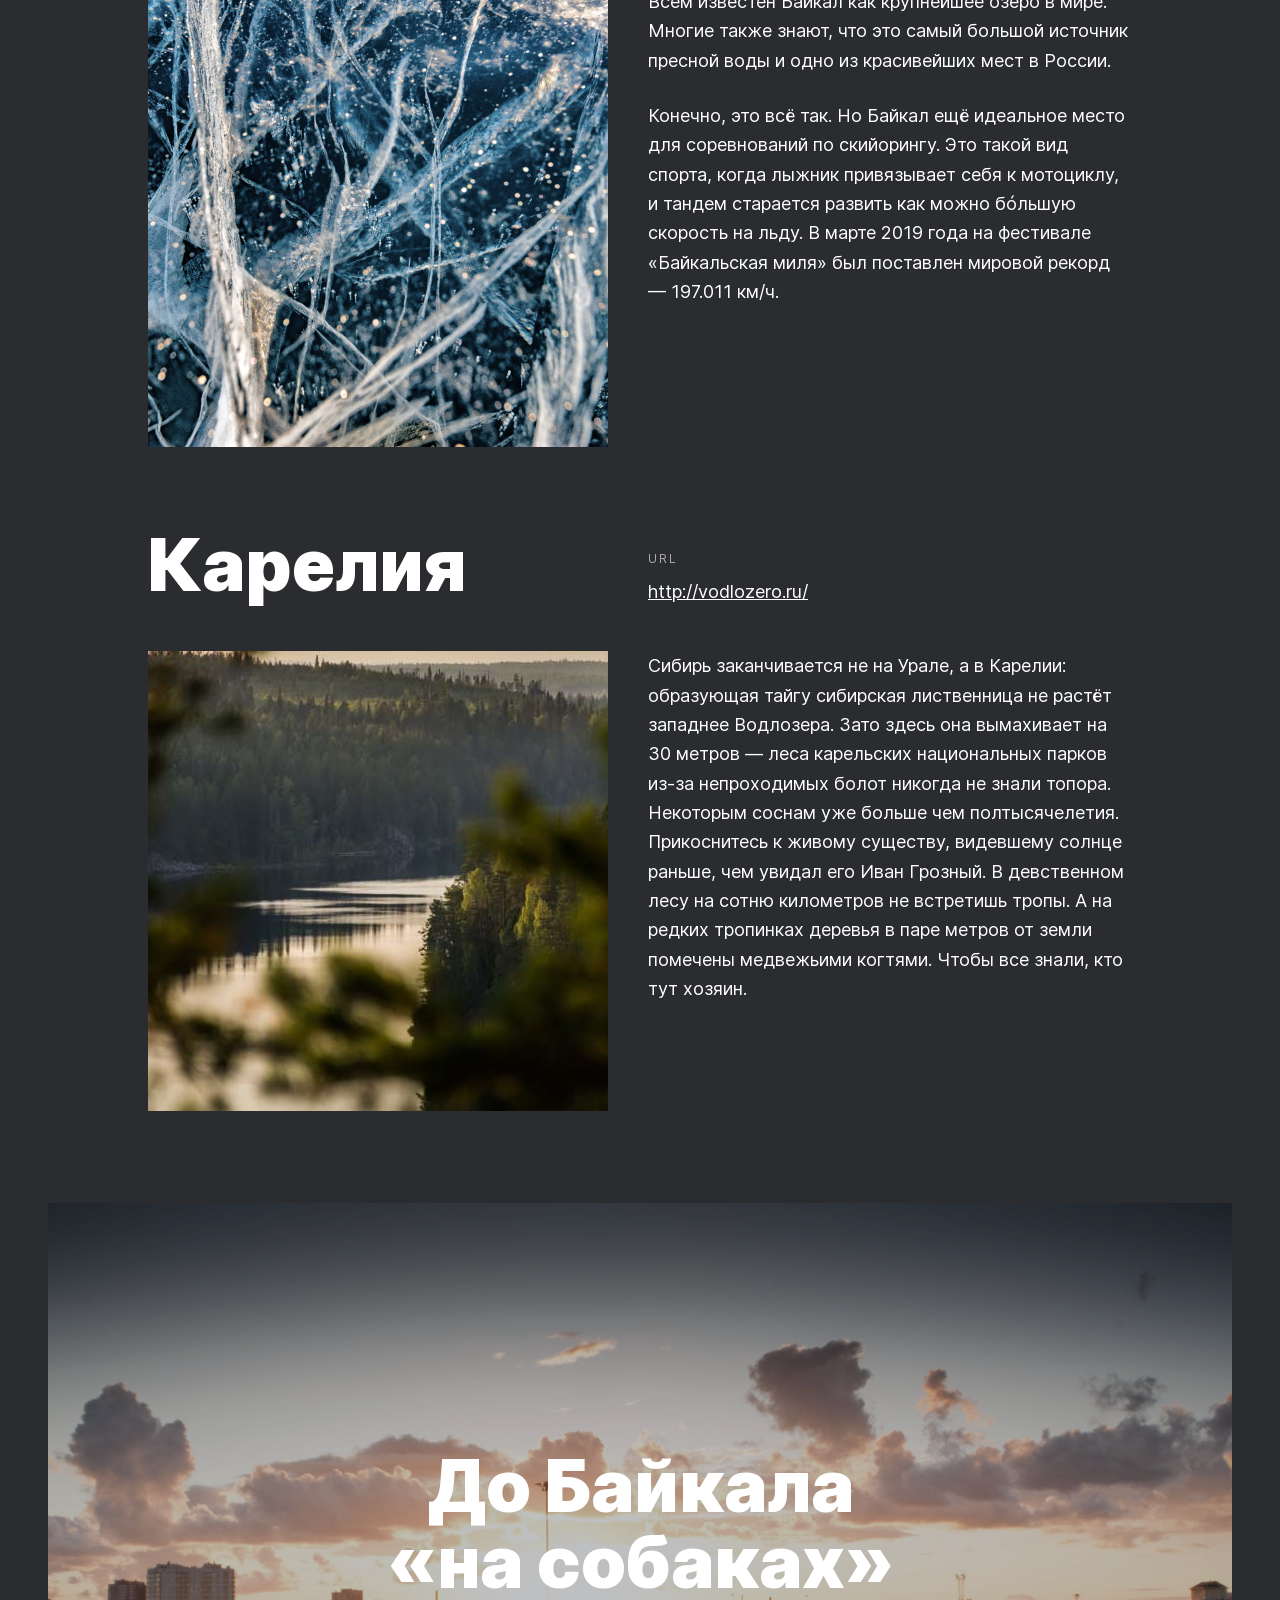
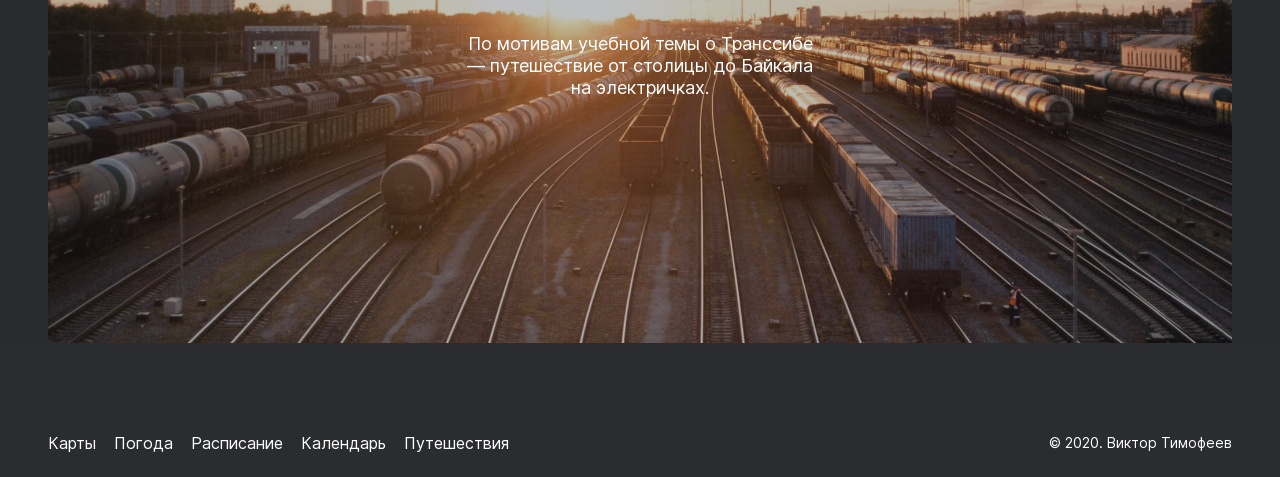
==== commit 36db65e5: "final commit" ====
--- a/index.html
+++ b/index.html
@@ -17,7 +17,7 @@
   <header class="header">
     <div class="header__logo"></div>
     <div class="header__lang-links">
-      <a class="header__lang-link header__link-active" href="#">Ru</a>
+      <a class="header__lang-link header__lang-link_active" href="#">Ru</a>
       <a class="header__lang-link" href="#">En</a>
     </div>
   </header>
--- a/pages/index.css
+++ b/pages/index.css
@@ -7,7 +7,7 @@
 @import url(../blocks/header/__logo/header__logo.css);
 @import url(../blocks/header/__lang-links/header__lang-links.css);
 @import url(../blocks/header/__lang-link/header__lang-link.css);
-@import url(../blocks/header/__link-active/header__link-active.css);
+@import url(../blocks/header/__lang-link/_active/header__lang-link_active.css);
 @import url(../blocks/lead/lead.css);
 @import url(../blocks/lead/__title/lead__title.css);
 @import url(../blocks/lead/__subtitle/lead__subtitle.css);
@@ -18,7 +18,7 @@
 @import url(../blocks/intro/__title/intro__title.css);
 @import url(../blocks/intro/__text/intro__text.css);
 @import url(../blocks/intro/__list/intro__list.css);
-@import url(../blocks/intro/_numbers/intro__numbers.css);
+@import url(../blocks/intro/__numbers/intro__numbers.css);
 @import url(../blocks/photo-grid/photo-grid.css);
 @import url(../blocks/photo-grid/__item/photo-grid__item.css);
 @import url(../blocks/places/places.css);
